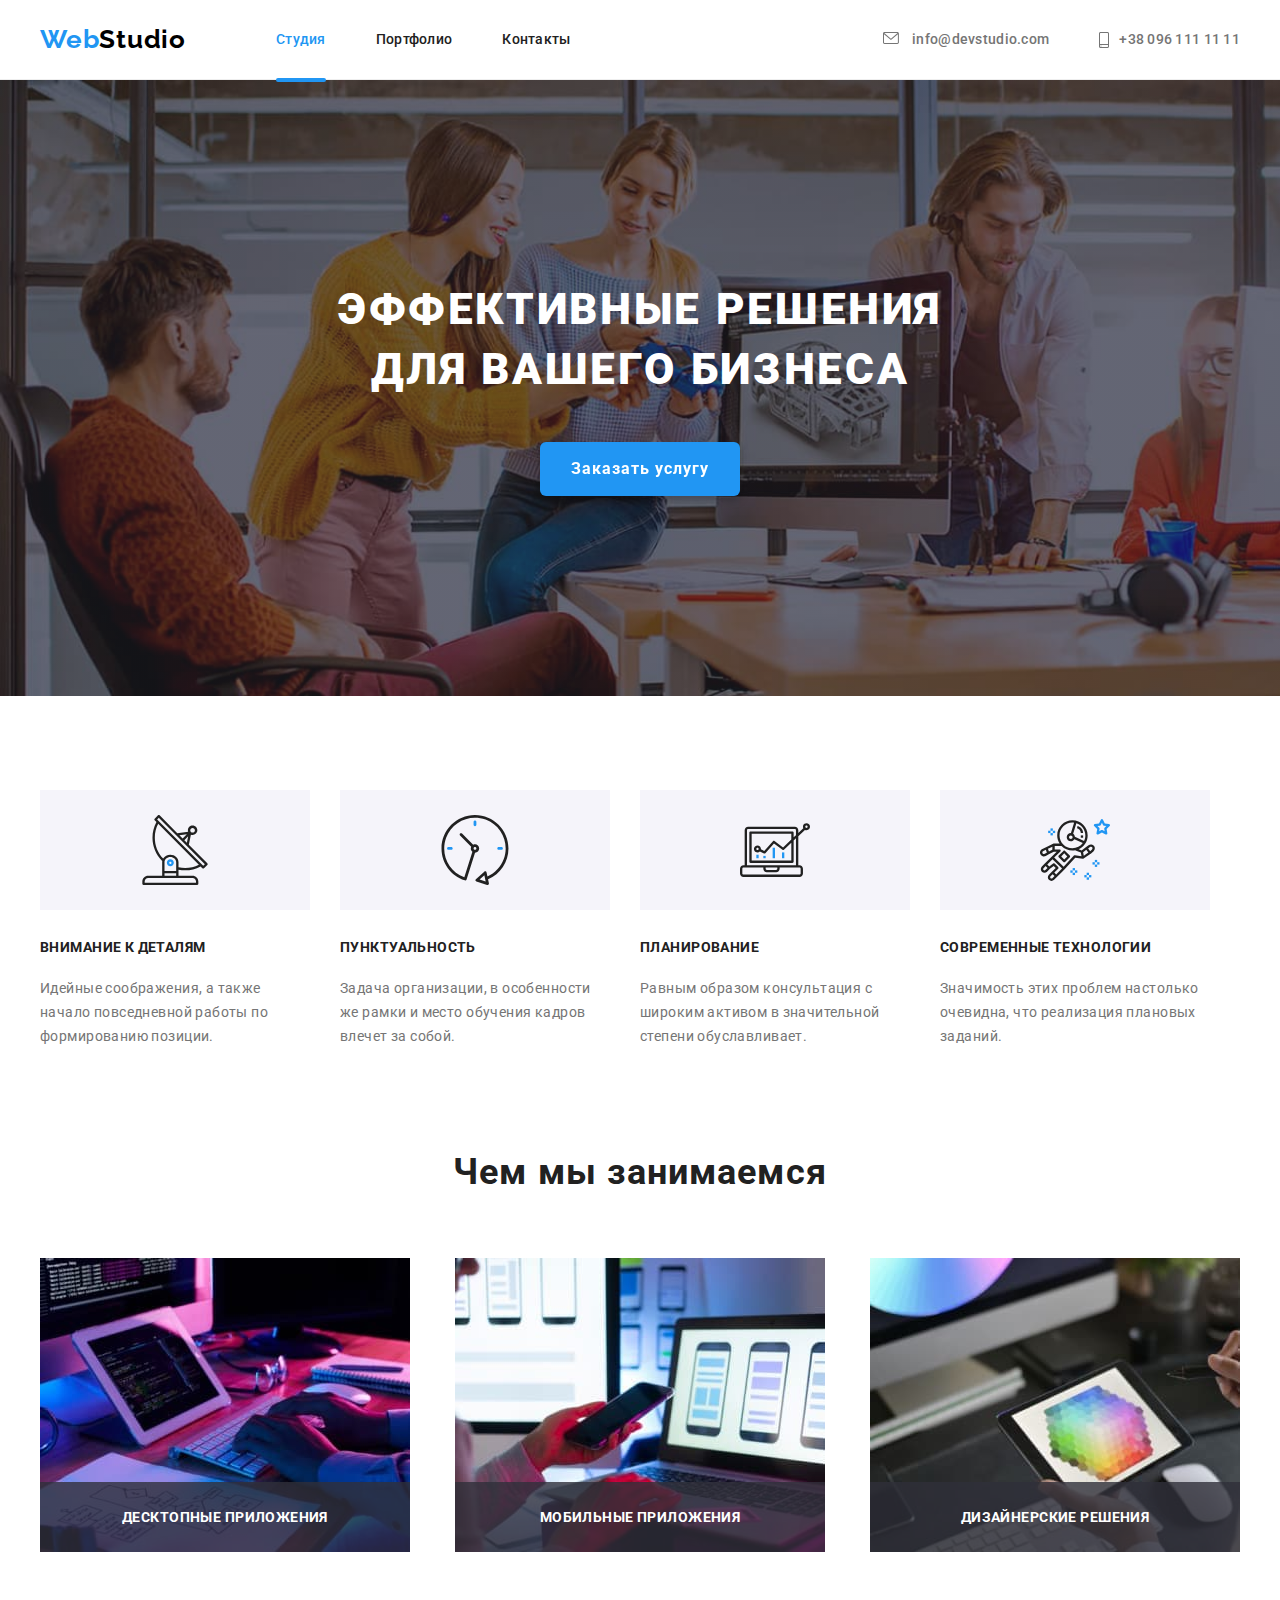
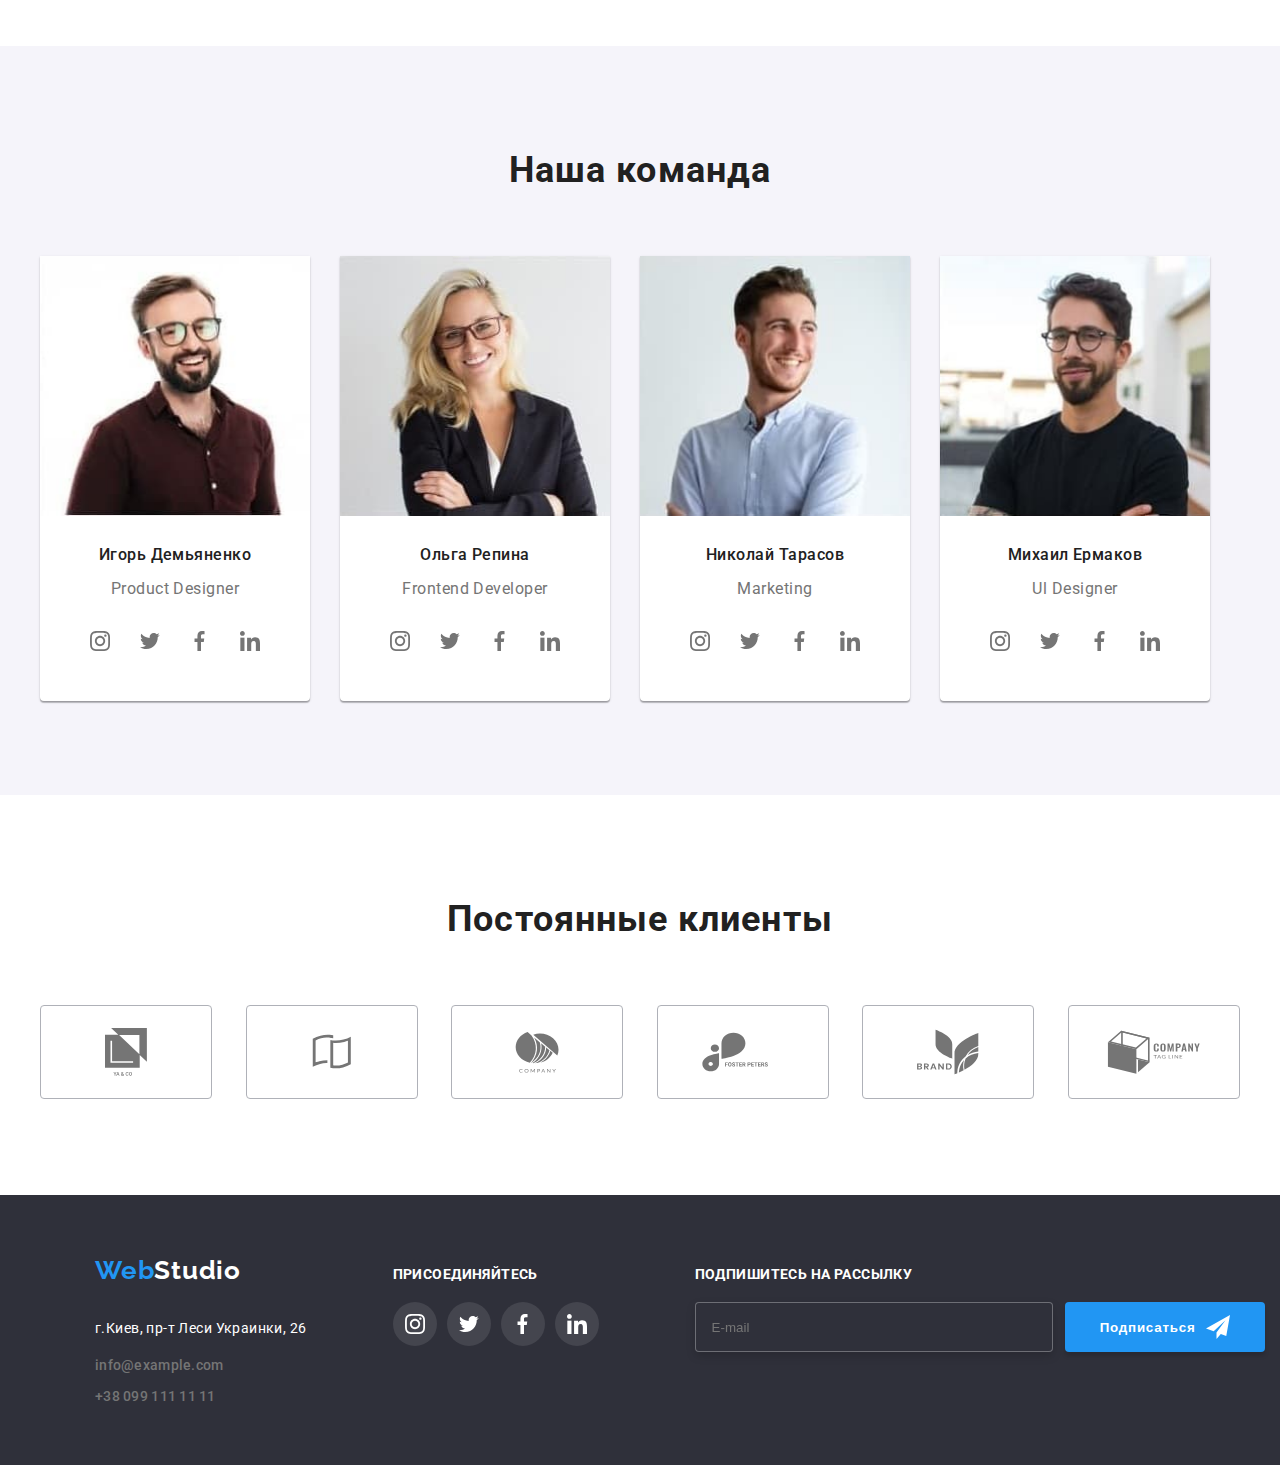
==== index.html @ 1790fd7d "hw-7" ====
<!DOCTYPE html>
<html lang="ru">

<head>
    <meta charset="UTF-8">
    <meta http-equiv="X-UA-Compatible" content="IE=edge">
    <meta name="viewport" content="width=device-width, initial-scale=1.0">
    <title>WebStudio</title>
    <link rel="preconnect" href="https://fonts.gstatic.com">

    <link
        href="https://fonts.googleapis.com/css2?family=Raleway:wght@700&family=Roboto:wght@400;500;700;900&display=swap"
        rel="stylesheet">

    <link rel="stylesheet" href="https://cdnjs.cloudflare.com/ajax/libs/modern-normalize/1.1.0/modern-normalize.min.css"
        integrity="sha512-wpPYUAdjBVSE4KJnH1VR1HeZfpl1ub8YT/NKx4PuQ5NmX2tKuGu6U/JRp5y+Y8XG2tV+wKQpNHVUX03MfMFn9Q=="
        crossorigin="anonymous" referrerpolicy="no-referrer" />

    <link rel="stylesheet" href="https://cdnjs.cloudflare.com/ajax/libs/animate.css/4.1.1/animate.min.css" />

    <link rel="stylesheet" href="./css/styles.css">

</head>

<body>
    <!--HEADER-->
    <header class="page-header">
        <div class="container header-container">
            <nav class="navigation">
                <a class="logo link" href="./">Web<span class="logo-header-part-2">Studio</span>
                </a>

                <ul class="menu-link list link">
                    <li class="menu-item">
                        <a class="menu-link current list link" href="./index.html">
                            Студия
                        </a>
                    </li>
                    <li class="menu-item">
                        <a class="menu-link list link" href="./portfolio.html">Портфолио</a>
                    </li>
                    <li class="menu-item">
                        <a class="menu-link list link" href="./index.html">Контакты</a>
                    </li>
                </ul>
            </nav>

            <ul class="menu-list list">
                <li class="menu-item">
                    <a class="mail-link link" href="mailto:info@devstudio.com">
                        <svg class="mail-link-svg" width=16px height=12px>
                            <use href="./images/sprite.svg#icon-hr-envelope">
                            </use>
                        </svg> info@devstudio.com
                    </a>
                </li>

                <li class="menu-item">

                    <a class="tel-link link" href="tel:+380961111111">
                        <svg class="tel-link-svg" width=10px height=16px>
                            <use href="./images/sprite.svg#icon-hr-smartphone">
                            </use>
                        </svg>
                        +38 096 111 11 11
                    </a>
                </li>
            </ul>
        </div>
    </header>
    <main>


        <!--HERO-->
        <section class="hero">
            <div class="container">
                <h1 class="hero-title">эффективные решения<br />для вашего бизнеса</h1>
                <button class="modal-btn animate__rubberBand" type="button" data-modal-open>Заказать услугу</button>
            </div>
        </section>

        <!--FEATURES-->
        <section class="our-features">
            <div class="container">
                <h2 class="visually-hidden">Наши качества</h2>
                <ul class="our-features-all list">
                    <li class="our-features-item">
                        <div class="our-features-container">
                            <svg class="our-features-svg">
                                <use href="./images/sprite.svg#icon-antenna">
                                </use>
                            </svg>
                        </div>
                        <h3 class="our-features-title">Внимание к деталям</h3>
                        <p class="our-features-description">Идейные соображения, а также<br />
                            начало повседневной работы по<br />
                            формированию позиции.
                        </p>

                    </li>

                    <li class="our-features-item">
                        <div class="our-features-container">
                            <svg class="our-features-svg">
                                <use href="./images/sprite.svg#icon-clock">
                                </use>
                            </svg>
                        </div>
                        <h3 class="our-features-title">Пунктуальность</h3>
                        <p class="our-features-description">Задача организации, в особенности<br />
                            же рамки и место обучения кадров<br />
                            влечет за собой.
                        </p>
                    </li>

                    <li class="our-features-item">
                        <div class="our-features-container">
                            <svg class="our-features-svg">
                                <use href="./images/sprite.svg#icon-diagram">
                                </use>
                            </svg>
                        </div>
                        <h3 class="our-features-title">Планирование</h3>
                        <p class="our-features-description">Равным образом консультация с<br />
                            широким активом в значительной<br />
                            степени обуславливает.
                        </p>
                    </li>

                    <li class="our-features-item">
                        <div class="our-features-container">
                            <svg class="our-features-svg">
                                <use href="./images/sprite.svg#icon-astronaut">
                                </use>
                            </svg>
                        </div>
                        <h3 class="our-features-title">Современные технологии</h3>
                        <p class="our-features-description">Значимость этих проблем настолько<br />
                            очевидна, что реализация плановых<br />
                            заданий.
                        </p>
                    </li>
                </ul>
            </div>
        </section>

        <!--WHAT WE DO-->
        <section class="what-we-do">
            <div class="what-we-do-container container">
                <h2 class="what-we-do-title">Чем мы занимаемся</h2>
                <ul class="what-we-do-all list">
                    <li class="what-we-do-item">
                        <img src="./images/about_box_1.jpg" alt="набор кода на клавиатуре" width="370" height="294">
                        <p class="what-we-do-description">Десктопные приложения</p>
                    </li>

                    <li class="what-we-do-item">
                        <img src="./images/about_box_2.jpg" alt="выбор меню для телефона, отображается 
                            на экране ноутбука" width="370" height="294">
                        <p class="what-we-do-description">Мобильные приложения</p>
                    </li>

                    <li class="what-we-do-item">
                        <img src="./images/about_box_3.jpg" alt="выбор цвета 
                        на планшете" width="370" height="294">
                        <p class="what-we-do-description">Дизайнерские решения</p>
                    </li>
                </ul>
            </div>
        </section>

        <!--TEAM-->
        <section class="our-team">
            <div class="our-team-container">
                <h2 class="our-team-title">Наша команда</h2>
                <div class="container">

                    <ul class="our-team-all list">
                        <li class="our-team-item">
                            <div class="our-team-card">
                                <img src="./images/team_card_1.jpg" alt="Игорь Демьяненко Product Designer" width="270"
                                    height="260">
                                <h3 class="our-team-name">Игорь Демьяненко</h3>
                                <p class="our-team-position" lang="en">Product Designer</p>

                                <ul class="team-social-list list">
                                    <li class="team-social-list-item">
                                        <a href="" class="team-social-list-link">
                                            <svg class="team-social-list-icon">
                                                <use href="./images/sprite.svg#icon-instagram">
                                                </use>
                                            </svg>
                                        </a>
                                    </li>
                                    <li class="team-social-list-item">
                                        <a href="" class="team-social-list-link">
                                            <svg class="team-social-list-icon">
                                                <use href="./images/sprite.svg#icon-twitter">
                                                </use>
                                            </svg>
                                        </a>
                                    </li>
                                    <li class="team-social-list-item">
                                        <a href="" class="team-social-list-link">
                                            <svg class="team-social-list-icon">
                                                <use href="./images/sprite.svg#icon-facebook">
                                                </use>
                                            </svg>
                                        </a>
                                    </li>
                                    <li class="team-social-list-item">
                                        <a href="" class="team-social-list-link">
                                            <svg class="team-social-list-icon">
                                                <use href="./images/sprite.svg#icon-linkedin">
                                                </use>
                                            </svg>
                                        </a>
                                    </li>
                                </ul>
                            </div>
                        </li>

                        <li class="our-team-item">
                            <div class="our-team-card">
                                <img src="./images/team_card_2.jpg" alt="Ольга Репина Frontend Developer" width="270"
                                    height="260">
                                <div class="our-team-text">
                                    <h3 class="our-team-name">Ольга Репина</h3>
                                    <p class="our-team-position" lang="en">Frontend Developer</p>
                                    <ul class="team-social-list list">
                                        <li class="team-social-list-item">
                                            <a href="" class="team-social-list-link">
                                                <svg class="team-social-list-icon">
                                                    <use href="./images/sprite.svg#icon-instagram">
                                                    </use>
                                                </svg>
                                            </a>
                                        </li>
                                        <li class="team-social-list-item">
                                            <a href="" class="team-social-list-link">
                                                <svg class="team-social-list-icon">
                                                    <use href="./images/sprite.svg#icon-twitter">
                                                    </use>
                                                </svg>
                                            </a>
                                        </li>
                                        <li class="team-social-list-item">
                                            <a href="" class="team-social-list-link">
                                                <svg class="team-social-list-icon">
                                                    <use href="./images/sprite.svg#icon-facebook">
                                                    </use>
                                                </svg>
                                            </a>
                                        </li>
                                        <li class="team-social-list-item">
                                            <a href="" class="team-social-list-link">
                                                <svg class="team-social-list-icon">
                                                    <use href="./images/sprite.svg#icon-linkedin">
                                                    </use>
                                                </svg>
                                            </a>
                                        </li>
                                    </ul>
                                </div>
                            </div>
                        </li>

                        <li class="our-team-item">
                            <div class="our-team-card">
                                <img src="./images/team_card_3.jpg" alt="Николай Тарасов Marketing" width="270"
                                    height="260">
                                <div class="our-team-text">
                                    <h3 class="our-team-name">Николай Тарасов</h3>
                                    <p class="our-team-position" lang="en">Marketing</p>
                                    <ul class="team-social-list list">
                                        <li class="team-social-list-item">
                                            <a href="" class="team-social-list-link">
                                                <svg class="team-social-list-icon">
                                                    <use href="./images/sprite.svg#icon-instagram">
                                                    </use>
                                                </svg>
                                            </a>
                                        </li>
                                        <li class="team-social-list-item">
                                            <a href="" class="team-social-list-link">
                                                <svg class="team-social-list-icon">
                                                    <use href="./images/sprite.svg#icon-twitter">
                                                    </use>
                                                </svg>
                                            </a>
                                        </li>
                                        <li class="team-social-list-item">
                                            <a href="" class="team-social-list-link">
                                                <svg class="team-social-list-icon">
                                                    <use href="./images/sprite.svg#icon-facebook">
                                                    </use>
                                                </svg>
                                            </a>
                                        </li>
                                        <li class="team-social-list-item">
                                            <a href="" class="team-social-list-link">
                                                <svg class="team-social-list-icon">
                                                    <use href="./images/sprite.svg#icon-linkedin">
                                                    </use>
                                                </svg>
                                            </a>
                                        </li>
                                    </ul>
                                </div>
                            </div>
                        </li>

                        <li class="our-team-item">
                            <div class="our-team-card">
                                <img src="./images/team_card_4.jpg" alt="Михаил Ермаков Ul Designer" width="270"
                                    height="260">
                                <div class="our-team-text">
                                    <h3 class="our-team-name">Михаил Ермаков</h3>
                                    <p class="our-team-position" lang="en">Ul Designer</p>
                                    <ul class="team-social-list list">
                                        <li class="team-social-list-item">
                                            <a href="" class="team-social-list-link">
                                                <svg class="team-social-list-icon">
                                                    <use href="./images/sprite.svg#icon-instagram">
                                                    </use>
                                                </svg>
                                            </a>
                                        </li>
                                        <li class="team-social-list-item">
                                            <a href="" class="team-social-list-link">
                                                <svg class="team-social-list-icon">
                                                    <use href="./images/sprite.svg#icon-twitter">
                                                    </use>
                                                </svg>
                                            </a>
                                        </li>
                                        <li class="team-social-list-item">
                                            <a href="" class="team-social-list-link">
                                                <svg class="team-social-list-icon">
                                                    <use href="./images/sprite.svg#icon-facebook">
                                                    </use>
                                                </svg>
                                            </a>
                                        </li>
                                        <li class="team-social-list-item">
                                            <a href="" class="team-social-list-link">
                                                <svg class="team-social-list-icon">
                                                    <use href="./images/sprite.svg#icon-linkedin">
                                                    </use>
                                                </svg>
                                            </a>
                                        </li>
                                    </ul>
                                </div>
                            </div>
                        </li>
                    </ul>
                </div>
            </div>
        </section>

        <!--CLIENTS-->
        <section class="clients">
            <div class="clients-container container">
                <h2 class="clients-title">Постоянные клиенты</h2>
                <ul class="clients-all-list list">
                    <li class="clients-item">
                        <a class="clients-link">
                            <svg class="clients-svg" width="42" height="48">
                                <use href="./images/sprite.svg#icon-client-1">
                                </use>
                            </svg>
                        </a>
                    </li>

                    <li class="clients-item">
                        <a class="clients-link">
                            <svg class="clients-svg" width="40" height="52">
                                <use href="./images/sprite.svg#icon-client-2">
                                </use>
                            </svg>
                        </a>
                    </li>
                    <li class="clients-item">
                        <a class="clients-link">
                            <svg class="clients-svg" width="44" height="42">
                                <use href="./images/sprite.svg#icon-client-3">
                                </use>
                            </svg>
                        </a>
                    </li>
                    <li class="clients-item">
                        <a class="clients-link">
                            <svg class="clients-svg" width="84" height="40">
                                <use href="./images/sprite.svg#icon-client-4">
                                </use>
                            </svg>
                        </a>
                    </li>
                    <li class="clients-item">
                        <a class="clients-link">
                            <svg class="clients-svg" width="62" height="46">
                                <use href="./images/sprite.svg#icon-client-5">
                                </use>
                            </svg>
                        </a>
                    </li>
                    <li class="clients-item">
                        <a class="clients-link">
                            <svg class="clients-svg" width="94" height="44">
                                <use href="./images/sprite.svg#icon-client-6">
                                </use>
                            </svg>
                        </a>
                    </li>

                </ul>
            </div>

        </section>
    </main>

    <!--FOOTER-->
    <footer class="page-footer">
        <div class="footer container">
            <div class="footer-menu">
                <a class="logo-footer link" href="./index.html">Web<span class="logo-footer-part-2">Studio </span>
                </a>
                <address>
                    <ul class="menu-footer list">
                        <li class="menu-footer-item">
                            <a class="address-link link" href="https://goo.gl/maps/Fgwvw3FV3BkWmxrF7" target="blank"
                                rel="noopener noreferrer">
                                г.Киев, пр-т Леси Украинки, 26
                            </a>
                        </li>

                        <li class="menu-footer-item">
                            <a class="mail-link link" href="mailto:info@example.com">info@example.com</a>
                        </li>

                        <li class="menu-footer-item">
                            <a class="tel-link link" href="tel:+380991111111"> +38 099 111 11 11</a>
                        </li>
                    </ul>
                </address>
            </div>

            <div class="footer-social">
                <p class="footer-social-list-title">Присоединяйтесь</p>
                <ul class="footer-social-list list">
                    <li class="footer-social-list-item">
                        <a href="" class="footer-social-list-icon">
                            <svg class="footer-icon" width="20px" height="20px">
                                <use href="./images/sprite.svg#icon-instagram">
                                </use>
                            </svg>
                        </a>
                    </li>
                    <li class="footer-social-list-item">
                        <a href="" class="footer-social-list-icon">
                            <svg class="footer-icon" width="20px" height="20px">
                                <use href="./images/sprite.svg#icon-twitter">
                                </use>
                            </svg>
                        </a>
                    </li>
                    <li class="footer-social-list-item">
                        <a href="" class="footer-social-list-icon">
                            <svg class="footer-icon" width="20px" height="20px">
                                <use href="./images/sprite.svg#icon-facebook">
                                </use>
                            </svg>
                        </a>
                    </li>
                    <li class="footer-social-list-item">
                        <a href="" class="footer-social-list-icon">
                            <svg class="footer-icon" width="20px" height="20px">
                                <use href="./images/sprite.svg#icon-linkedin">
                                </use>
                            </svg>
                        </a>
                    </li>
                </ul>
            </div>

            <div class="footer-form-holder">
                <p class="footer-form-title">Подпишитесь на рассылку</p>
                <form class="footer-form">
                    <input type="email" class="footer-form-input" name="user-email" placeholder="E-mail" required="">
                    <button type="submit" class="footer-form-btn">Подписаться
                        <svg class="footer-form-icon">
                            <use href="./images/sprite.svg#icon-send">
                            </use>
                        </svg>
                    </button>
                </form>
            </div>
        </div>

        </div>
    </footer>

    <div class="backdrop is-hidden" data-modal>
        <div class="modal">
            <button type="button" class="close-btn" data-modal-close>
                <svg class="close-btn-svg" width="11px" height="11px">
                    <use href="./images/sprite.svg#icon-x_for_modal">
                    </use>
                </svg>
            </button>
            <form action="#" class="modal-form">
                <p class="modal-form-head">Оставьте свои данные, мы вам перезвоним
                </p>
                <label class="modal-form-field">
                    <p class="field-title">Имя</p>
                    <span class="modal-form-input-wrapper">
                        <input type="text" class="modal-form-input" name="user-name" minlength="2"
                            pattern="[a-zA-Zа-яёА-ЯЁ]+" title="Имя должно содержать символы кириллицы или латиницы"
                            required>
                        <svg class="modal-form-icon" width="12px" height="12px">
                            <use href="./images/sprite.svg#icon-input-name">
                            </use>
                        </svg>
                    </span>
                </label>
                <label class="modal-form-field">
                    <p class="field-title">Телефон</p>
                    <span class="modal-form-input-wrapper">
                        <input type="tel" class="modal-form-input" name="user-phone"
                            pattern="[0-9]{3}-[0-9]{3}-[0-9]{2}-[0-9]{2}" title="096-000-00-00" required>
                        <svg class="modal-form-icon" width="13px" height="13px">
                            <use href="./images/sprite.svg#icon-input-phone">
                            </use>
                        </svg>
                    </span>
                </label>
                <label class="modal-form-field">
                    <p class="field-title">Почта</p>
                    <span class="modal-form-input-wrapper">
                        <input type="email" class="modal-form-input" name="user-mail" required>
                        <svg class="modal-form-icon" width="15px" height="12px">
                            <use href="./images/sprite.svg#icon-input-mail">
                            </use>
                        </svg>
                    </span>
                </label>
                <label class="modal-form-field">
                    <p class="field-title">Комментарий</p>
                    <textarea name="user-message" class="modal-form-message" placeholder="Введите текст"></textarea>
                </label>
                <input type="checkbox" class="modal-form-checkbox visually-hidden" id="accept-policy">
                <label for="accept-policy" class="modal-form-checkbox-label">Соглашаюсь с рассылкой и принимаю&nbsp;
                    <a href="#" class="modal-form-label-link">Условия договора</a>
                </label>
                <button type="submit" class="modal-form-btn">Отправить</button>


            </form>
        </div>

    </div>
    <script src="./js/modal.js">
    </script>

</body>

</html>
---- css/styles.css ----
:root {
  --main-font: "Roboto", sans-serif;
  --secondary-font: "Raleway", sans-serif;
  --accent-color: #2196F3; 
  --main-text-color: #212121;
  --secondary-text-color: #757575;
  --accent-text-color: #ffffff;
  --background-color: #2F303A;
  --secondary-background-color: #F5F4FA;
}

h1,
h2,
h3,
h4,
h5,
h6,
p {
margin-top: 0;
margin-bottom: 0;
}

ul,
ol {
margin-top: 0;
margin-bottom: 0;
padding-left: 0;
}

img {
display: block;
max-width: 100%;
}

.list{
list-style: none;
}
.link{
text-decoration: none;
}


.container {
width: 1200px;
margin: 0 auto;
padding-left: 15px;
padding-right: 15px;
}

.visually-hidden{
  position: absolute !important;
  clip: rect(1px 1px 1px 1px);
  clip: rect(1px 1px 1px 1px);
  padding: 0 !important;
  border: 0 !important;
  height: 1px !important;
  width: 1px !important;
  overflow: hidden;
}
/*=========== HEADER =========*/
body {
font-family: var(--main-font);
margin: 0;
}
.page-header{
padding-top: 24px;
padding-bottom: 24px;
border-bottom: 1px solid #EEEEEE;
}
.header-container{
display: flex;
align-items: center;
}
.navigation{
display: flex;
align-items: center;
}
.logo{
font-family: var(--secondary-font);
font-weight: bold;
font-size: 26px;
line-height: 1.2;
letter-spacing: 0.03em;
color: var(--accent-color);
margin-right: 90px;

animation-duration: 1000ms;
}
.logo-header-part-2{
color: #000000;
}
.menu-link{
font-family: var(--main-font);
font-weight: 500;
font-size: 14px;
line-height: 1.14;
letter-spacing: 0.02em;
color: var(--main-text-color);
transition: color 250ms;
transition-timing-function: cubic-bezier(0.4, 0, 0.2, 1);
}
.menu-link.current {
color: var(--accent-color);
position: relative;
}
.menu-link.current::after{
display: block;
content: "";
width: 100%;
height: 4px;
background-color: var(--accent-color);
border-radius: 2px;
position: absolute;
bottom: -34px;
cursor: pointer;
}
.menu-link:hover,
.menu-link:focus {
color: var(--accent-color);
}
.menu-link{
display: flex;
align-items: center;
}

.menu-list{
display: flex;
align-items: center;
margin-left: auto;
} 
.menu-item:not(:last-child){
margin-right: 50px;
}
.menu-item{
display: flex;
align-items: center;
}
.mail-link{
font-family: var(--main-font);
font-weight: 500;
font-size: 14px;
line-height: 1.14;
letter-spacing: 0.02em;
color: var(--secondary-text-color);
transition: color 250ms;
transition-timing-function: cubic-bezier(0.4, 0, 0.2, 1);

}
.mail-link:hover,
.mail-link:focus{
color: var(--accent-color);
}
.tel-link{
font-family: var(--main-font);
font-weight: 500;
font-size: 14px;
line-height: 1.14;
letter-spacing: 0.02em;
color: var(--secondary-text-color);
text-align: center;
display: flex;
transition: color 250ms;
transition-timing-function: cubic-bezier(0.4, 0, 0.2, 1);
}
}
.tel-link:hover,
.tel-link:focus{
color: var(--accent-color);
}
.mail-link-svg:hover,
.mail-link-svg:focus,
.tel-link-svg:hover,
.tel-link-svg:focus{
fill: var(--accent-color);
}
.mail-link-svg{

fill: currentColor;
margin-right: 10px;
}
.tel-link-svg{
padding: 0;
border: 0;
fill: currentColor;
margin-right: 10px;
}
/*=========== END HEADER =========*/



/*=========== HERO =========*/
.hero{
background-color: #212121;
background-image: linear-gradient(
  rgba(47, 48, 58, 0.4),
  rgba(47, 48, 58, 0.4)
  ), 
  url("../images/hero-bg.jpg");

background-size: cover;
text-align: center;
padding-top: 200px;
padding-bottom: 200px;
max-width: 2000px;
margin: auto
}
.hero-title{
width: 696px;
margin: 0 auto;
margin-bottom: 42px;
font-weight: 900;
font-size: 44px;
line-height: 1.36;
text-align: center;
letter-spacing: 0.06em;
text-transform: uppercase;
color: var(--accent-text-color);
}
.modal-btn{
background-color: var(--accent-color);
font-family: var(--main-font);
font-weight: bold;
font-size: 16px;
line-height: 1.88;
letter-spacing: 0.06em;
color: var(--accent-text-color);
cursor: pointer;
width: 200px;
padding: 12px 0;
border: none;
border-radius: 6px;
filter: drop-shadow(0px 4px 4px rgba(0, 0, 0, 0.25));

animation-duration: 1000ms;
}
/*=========== END HERO =========*/



/*=========== FEATURES =========*/
.our-features{
padding-top: 94px;
padding-bottom: 94px;
margin: auto;
} 
.our-features-all{
display: flex;
}
.our-features-item{
display: list-item;
}
.our-features-item:not(:last-child){
margin-right: 30px;
}
.our-features-title{
font-family: var(--main-font);
font-weight: bold;
font-size: 14px;
line-height: 1.14;
letter-spacing: 0.03em;
text-transform: uppercase;
color: var(--main-text-color);
margin-bottom: 20px;
}
.our-features-description{
font-family: var(--main-font);
font-size: 14px;
line-height: 1.72;
letter-spacing: 0.03em;
color: var(--secondary-text-color);
flex-basis: calc((100% - 120px) / 4);
}
.our-features-container{
display: flex;
align-items: center;
justify-content: center;
height: 120px;
width: 270px;
text-align: center;
margin-bottom: 30px;
background-color: var(--secondary-background-color);
}
.our-features-svg{
  width: 70px;
  height: 70px;
}
/*=========== END FEATURES =========*/


/*=========== WHAT WE DO =========*/
.what-we-do-container{
padding-bottom: 94px;
margin:auto;
position: relative;
}
.what-we-do-all{
display: flex;
flex-wrap: wrap;
justify-content: space-between;
}
.what-we-do-title{
font-family: var(--main-font);
font-weight: bold;
font-size: 36px;
line-height: 1.67;
text-align: center;
letter-spacing: 0.03em;
color: var(--main-text-color);
margin-bottom: 56px;
}
.what-we-do-item{
position: relative;
}
.what-we-do-description{
position: absolute;
bottom: 0px;
width: 100%;
height: 70px;
display: flex;
align-items: center;
justify-content: center;

font-family: var(--main-font);
font-style: normal;
font-weight: bold;
font-size: 14px;
line-height: 16px;
text-align: center;
letter-spacing: 0.03em;
text-transform: uppercase;
color: var(--accent-text-color);
background: rgba(47, 48, 58, 0.8);
}
/*=========== END WHAT WE DO =========*/


/*=========== TEAM =========*/
.our-team-container{
background-color: var(--secondary-background-color);
text-align: center;
padding-top: 94px;
padding-bottom: 94px;
margin: auto;
}
.our-team-all{
display: flex;
}
.our-team-item:not(:last-child){
margin-right: 30px;
}
.our-team-title{
font-family: var(--main-font);
font-weight: bold;
font-size: 36px;
line-height: 1.67;
text-align: center;
letter-spacing: 0.03em;
color: var(--main-text-color);
margin-bottom: 56px;
}
.our-team-name{
font-family: var(--main-font);
font-weight: 500;
font-size: 16px;
line-height: 1.18;
letter-spacing: 0.03em;
color: var(--main-text-color);
margin-top: 30px;
margin-bottom: 15px;
}
.our-team-position{
font-family: var(--main-font);
font-weight: normal;
font-size: 16px;
line-height: 1.18;
letter-spacing: 0.03em;
color: var(--secondary-text-color);
margin-bottom: 20px;
}

.our-team-card{
background-color: #ffffff;
box-shadow: 0px 1px 3px rgba(0, 0, 0, 0.12), 0px 1px 1px rgba(0, 0, 0, 0.14), 0px 2px 1px rgba(0, 0, 0, 0.2);
border-radius: 0px 0px 4px 4px;
}

.team-social-list{
display: flex;
justify-content: space-between;
padding-left: 38px;
padding-right: 38px;
padding-bottom: 38px;
}
.team-social-list-item{
}

.team-social-list-icon{
width: 20px;
height: 20px;
fill: var(--secondary-text-color);
transition: fill 250ms cubic-bezier(0.4, 0, 0.2, 1);
}
.team-social-list-link{
display: flex;
align-items: center;
justify-content: center;
width: 44px;
height: 44px;
border-radius: 50%;
transition: color 250ms cubic-bezier(0.4, 0, 0.2, 1);
}
.team-social-list-link:hover .team-social-list-icon,
.team-social-list-link:focus .team-social-list-icon{
fill: #ffffff;
background-color: var(--accent-color);
transition: background-color 250ms cubic-bezier(0.4, 0, 0.2, 1);
}
.team-social-list-link:hover,
.team-social-list-link:focus{
background-color: var(--accent-color);
transition: background-color 250ms cubic-bezier(0.4, 0, 0.2, 1);
}
/*=========== END TEAM =========*/

/*=========== CLIENTS =========*/
.clients-container{
margin-bottom: 96px;
}
.clients-all-list{
display: flex;
flex-wrap: wrap;
justify-content: space-between;
}
.clients-title{
font-family: var(--main-font);
font-weight: bold;
font-size: 36px;
line-height: 1.67;
text-align: center;
letter-spacing: 0.03em;
color: var(--main-text-color);
margin-top: 94px;
margin-bottom: 56px;
}
.clients-item{
justify-content: center;
align-items: center;
width: 170px;
height: 92px;
border: 1px solid #AFB1B8;
border-radius: 4px;
cursor: pointer;

transition: border 250ms cubic-bezier(0.4, 0, 0.2, 1),
fill 250ms cubic-bezier(0.4, 0, 0.2, 1);
}
.clients-link{
display: flex;
justify-content: center;
align-items: center;
width: 170px;
height: 92px;
}
.clients-svg{
fill: var(--secondary-text-color);
transition: transform 500ms linear;
transition-timing-function: cubic-bezier(0.4, 0, 0.2, 1);
}

.clients-item:hover .clients-svg,
.clients-item:focus .clients-svg{
fill: var(--accent-color);
}
.clients-item:hover,
.clients-item:focus{
border-color: var(--accent-color);

}
/*=========== END CLIENTS =========*/


/*=========== FOOTER =========*/
.page-footer{
background-color: var(--background-color);
padding-top: 60px;
padding-bottom: 60px;
margin: auto;
}

.footer-menu{
align-items: center;
}

.logo-footer{
margin-bottom: 30px;
display: block;
font-family: var(--secondary-font);
font-weight: bold;
font-size: 26px;
line-height: 1.2;
letter-spacing: 0.03em;
color: var(--accent-color);
}
.logo-footer-part-2 {
color: var(--accent-text-color);
}
.address-link{
font-family: var(--main-font);
font-style: normal;
font-weight: normal;
font-size: 14px;
line-height: 1.72;
letter-spacing: 0.03em;
color: var(--accent-text-color);
transition: color 250ms;
transition-timing-function: cubic-bezier(0.4, 0, 0.2, 1);
}
.address-link:hover,
.address-link:focus{
color: var(--accent-color);
}
.mail-link{
font-family: var(--main-font);
font-weight: 500;
font-style: normal;
font-size: 14px;
line-height: 1.14;
letter-spacing: 0.02em;
color: var(--secondary-text-color);
transition: color 250ms;
transition-timing-function: cubic-bezier(0.4, 0, 0.2, 1);
}
.mail-link:hover,
.mail-link:focus{
color: var(--accent-color);
}
.tel-link{
font-family: var(--main-font);
font-style: normal;
font-weight: 500;
font-size: 14px;
line-height: 1.14;
letter-spacing: 0.02em;
color: var(--secondary-text-color);
transition: color 250ms;
transition-timing-function: cubic-bezier(0.4, 0, 0.2, 1);
}
.tel-link:hover,
.tel-link:focus{
color: var(--accent-color); 
}
.menu-footer-item:not(:last-child){
margin-bottom: 15px;
}
.footer{
display: flex;
margin-left: 80px;
align-items: baseline;
}
.footer-social{
margin-left: 86px;
}
.footer-social-list-title{
font-weight: bold;
font-size: 14px;
line-height: 16px;
letter-spacing: 0.03em;
text-transform: uppercase;
color: var(--accent-text-color);
margin-bottom: 20px;
}
.footer-social-list{
display: flex;
}
.footer-social-list-item{
margin-right: 10px;
}
.footer-social-list-icon{
display: flex;
justify-content: center;
align-items: center;
width: 44px;
height: 44px;
border-radius: 50%;
color: var(--accent-text-color);
background-color: rgba(255, 255, 255, 0.1);
}
.footer-icon{
fill: currentColor;
}
.footer-social-list-icon:hover,
.footer-social-list-icon:focus{
fill: var(--accent-text-color);
background-color: var(--accent-color);
transition: background-color 250ms cubic-bezier(0.4, 0, 0.2, 1);
}
.footer-form{
display: flex;
margin-left: 86px;
}
.footer-form-title{
align-items: center;
font-weight: bold;
font-size: 14px;
line-height: 16px;
letter-spacing: 0.03em;
text-transform: uppercase;
color: var(--accent-text-color);
margin-bottom: 20px;
margin-left: 86px;
}
/*.footer-form-holder {
display: flex;
justify-content: space-between;
}

.footer-form-holder {
margin-left: 70px;
}*/

.footer-form-input {
width: 358px;
height: 50px;
border: 1px solid rgba(255, 255, 255, 0.3);
box-sizing: border-box;
filter: drop-shadow(0px 4px 4px rgba(0, 0, 0, 0.15));
border-radius: 4px;
background-color: var(--background-color);
padding-left: 16px;
color: var(--accent-text-color);
}
.footer-form-btn {
display: flex;
width: 200px;
height: 50px;
background: var(--accent-color);
box-shadow: 0px 4px 4px rgb(0 0 0 / 15%);
border-radius: 4px;
border: transparent;
align-items: center;
text-align: center;
justify-content: center;
letter-spacing: 0.06em;
font-weight: bold;
color: var(--accent-text-color);
margin-left: 12px;
}
.footer-form-icon {
width: 24px;
height: 24px;
margin-left: 10px;
}
/*=========== END FOOTER =========*/

/*=========== PORTFOLIO =========*/
.portfolio{
padding-top: 94px;
padding-bottom: 94px;
}
.portfolio-projects{
max-width: 1600px;
margin: auto;
}
.portfolio-buttons{
padding-bottom: 50px;
margin: auto;
}
.portfolio-buttons-all{
display: flex;
justify-content: center;
}
.porfolio-buttons-item{
background-color: var(--secondary-background-color);
font-family: var(--main-font);
font-style: normal;
font-weight: 500;
font-size: 16px;
line-height: 26px;
text-align: center;
letter-spacing: 0.03em;
color: var(--main-text-color);
cursor: pointer;
margin-right: 5px;
border: none;
border-radius: 4px;
padding: 6px 22px;

transition: color 250ms cubic-bezier(0.4, 0, 0.2, 1),
;
}
.porfolio-buttons-item:not(:last-child){
margin-right: 5px;
}
.porfolio-buttons-item.current{
color: var(--accent-color); 
}
.porfolio-buttons-item:hover,
.porfolio-buttons-item:focus{
background-color: var(--accent-color);
color: var(--accent-text-color);
box-shadow: 0px 3px 1px rgba(0, 0, 0, 0.1), 0px 1px 2px rgba(0, 0, 0, 0.08), 0px 2px 2px rgba(0, 0, 0, 0.12);

transition: background-color 250ms cubic-bezier(0.4, 0, 0.2, 1),
color 250ms cubic-bezier(0.4, 0, 0.2, 1);
}
.portfolio-name{
font-family: var(--main-font);
font-style: normal;
font-weight: bold;
font-size: 18px;
line-height: 36px;
letter-spacing: 0.06em;
color: var(--main-text-color);
}
.portfolio-type{
font-family: var(--main-font);
font-style: normal;
font-weight: normal;
font-size: 16px;
line-height: 30px;
letter-spacing: 0.03em;
color: var(--secondary-text-color);
}
.portfolio-projects-all{
display: flex;
flex-wrap: wrap;
margin-left: -30px;
margin-top: -30px;
}
.portfolio-projects-item{
flex-basis: calc ((100% - 90px) / 3);
margin-left: 30px;
margin-top: 30px;
}
.portfolio-text{
padding-top: 20px;
padding-bottom: 20px;
padding-left: 24px;
padding-right: 24px;
border: 1px solid #EEEEEE;
border-top: none;
}
.portfolio-projects-item:hover{
box-shadow: 0px 1px 1px rgba(0, 0, 0, 0.12), 0px 4px 4px rgba(0, 0, 0, 0.06), 1px 4px 6px rgba(0, 0, 0, 0.16);
cursor: pointer;
}
.portfolio-projects-link{
display: block;
}
.portfolio-projects-img-wrapper{
position: relative;
overflow: hidden;
}
.overlay{
background-color: rgba(33, 150, 243, 0.9);
font-family: Roboto;
font-size: 18px;
line-height: 28px;
letter-spacing: 0.03em;
color: var(--accent-text-color);

position: absolute;
overflow: auto;
opacity: 0;
top: 0;
left: 0;
width: 100%;
height: 100%;
padding: 64px 24px 64px 24px;

transform: translateY(100%);
transition: transform 250ms;
transition-timing-function: cubic-bezier(0.4, 0, 0.2, 1);
}

.portfolio-projects-link:hover .overlay
.portfolio-projects-link:focus .overlay{
transform: translateY(0);
opacity: 1;
}
.portfolio-projects-link:hover .overlay{
transform: translateY(0);
opacity: 1;
}
/*=========== END PORTFOLIO =========*/

/*=========== BACKDROP =========*/

.backdrop{
position: fixed;
top: 0;
left: 0;
width: 100vw;
height: 100vh;
background-color: rgba(0, 0, 0, 0.5);

opacity: 1;
visibility: visible;
pointer-events: auto;

transition: opacity 250ms linear, 
            visibility 250ms linear;
}

.modal{
position: absolute;
left: 50%;
top: 50%;
width: 528px;
background-color: var(--accent-text-color);
transform: translate(-50%, -50%);
border-radius: 4px;
padding: 40px;
box-shadow: 0px 1px 3px rgb(0 0 0 / 12%), 
            0px 1px 1px rgb(0 0 0 / 14%), 
            0px 2px 1px rgb(0 0 0 / 20%);

}
.close-btn{
position: absolute;
top: 8px;
right: 8px;
width: 30px;
height: 30px;
padding: 0;
border-radius: 50%;
border: 1px solid rgba(0, 0, 0, 0.1);
background-color: transparent;
cursor: pointer;
padding: 0;
}
.close-btn:hover{
fill: var(--accent-color);
}
.is-hidden{
opacity: 0;
visibility: hidden;
pointer-events: none;
}
/*=========== END BACKDROP =========*/

/*=========== MODAL FORM =========*/
.modal-form{
display: flex;
flex-direction: column;
}
.modal-form-head{
font-weight: 700;
font-size: 20px;
text-align: center;
margin-bottom: 30px;
}
.modal-form-field{
position: relative;
font-weight: 400;
font-size: 12px;
color: #757575;
margin-bottom: 16px;
}
.field-title{
margin-bottom: 6px;
}
.modal-form-input-wrapper{
position: relative;
margin-top: 4px;
}
.modal-form-input{
box-sizing: border-box;
width: 100%;
height: 40px;
border: 1px solid rgba(33, 33, 33, 0.2);
border-radius: 4px;
margin-bottom: 8px;
padding-left: 42px;
transition: border-color 250ms linear;
font-size: 12px;
color: #757575;
}
.modal-form-input:focus{
border-color: var(--accent-color);
outline: none;
cursor: pointer;
}
.modal-form-icon{
position: absolute;
top: 50%;
left: 12px;
transform: translateY(-50%);
display: block;
transition: background-color 250ms linear;
}
.modal-form-input:focus + .modal-form-icon{
fill: var(--accent-color)
} 
.modal-form-message{
box-sizing: border-box;
width: 100%;
height: 120px;
border: 1px solid rgba(33, 33, 33, 0.2);
border-radius: 4px;
padding: 12px 16px;
resize: none;
}
.modal-form-message:focus{
outline: none;
border-color: var(--accent-color);
transition: background-color 250ms linear;
}
.modal-form-message::placeholder{
font-family: var(--main-font);
color: rgba(117, 117, 117, 0.5);
}

.modal-form-checkbox:checked + .modal-form-checkbox-label::before{
background-color: var(--accent-color);
background-image: url("../images/input-check.svg");
background-position: center;
background-repeat: no-repeat;
border-radius: 2px;
}
.modal-form-checkbox:focus + .modal-form-checkbox-label::before{
border: 2px solid var(--accent-color);
border-radius: 2px;
}
.modal-form-checkbox-label{
display: flex;
align-items: center;
justify-content: center;
font-family: var(--main-font);
font-weight: 400;
line-height: 1.71;
letter-spacing: 0.03em;
font-size: 14px;
color: var(--secondary-text-color);
margin-bottom: 20px;
background-position: center;
background-size: cover;
background-repeat: no-repeat;
}
.modal-form-checkbox-label::before{
display: block;
content: "";
width: 16px;
height: 15px;
border-radius: 2px;
border: 2px solid #212121;
margin-right: 8px;
cursor: pointer;
}
.accept-policy{
font-weight: 400;
line-height: 1.71;
letter-spacing: 0.03em;
font-size: 14px;
color: var(--secondary-text-color);
display: flex;
align-items: center;
justify-content: center;
margin-bottom: 20px;
background-position: center;
background-size: cover;
background-repeat: no-repeat;
}
.modal-form-label-link {
line-height: 1.71;
letter-spacing: 0.03em;
text-decoration-line: underline;
color: var(--accent-color);
}
.modal-form-btn{
align-items: center;
width: 200px;
height: 50px;
background-color: var(--accent-color);
font-family: var(--main-font);
font-weight: bold;
font-size: 16px;
line-height: 1.88;
letter-spacing: 0.06em;
color: var(--accent-text-color);
cursor: pointer;
border: none;
border-radius: 4px;
margin: 0 auto;
}
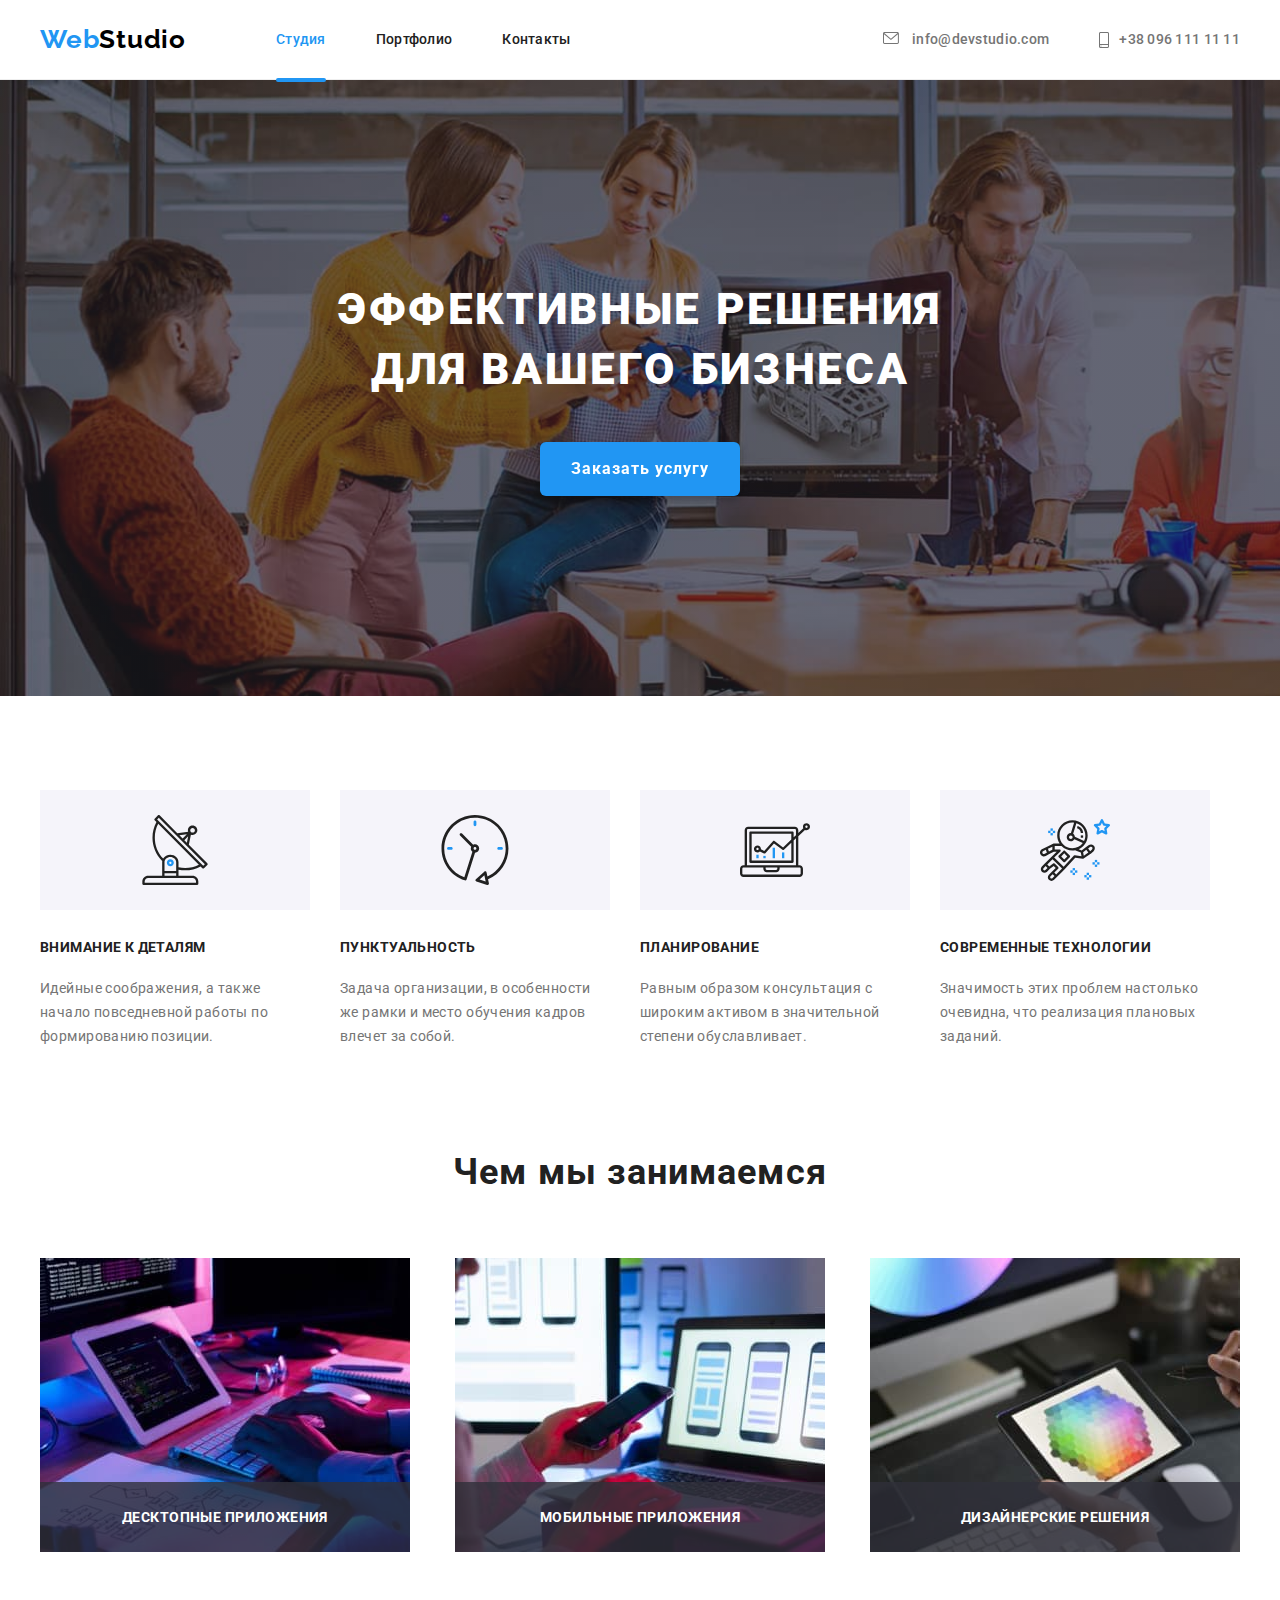
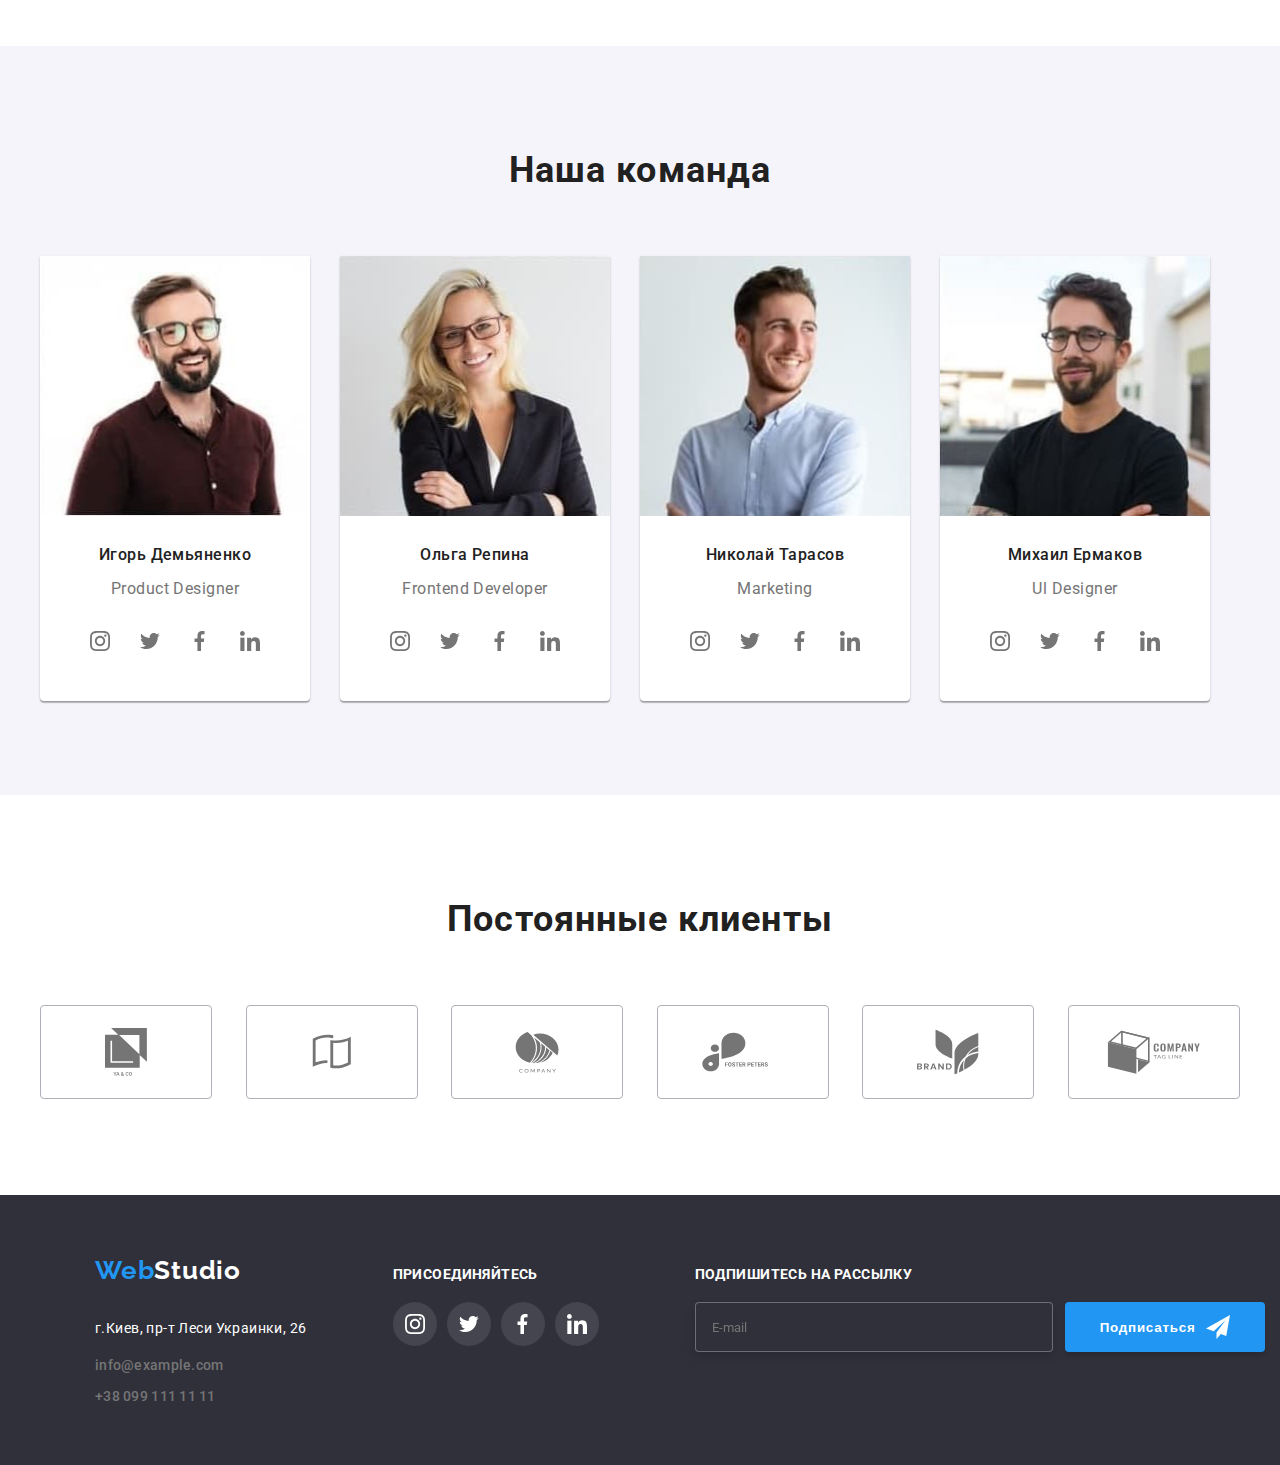
==== commit c8cbf026: "scss" ====
--- a/index.html
+++ b/index.html
@@ -18,7 +18,7 @@
 
     <link rel="stylesheet" href="https://cdnjs.cloudflare.com/ajax/libs/animate.css/4.1.1/animate.min.css" />
 
-    <link rel="stylesheet" href="./css/styles.css">
+    <link rel="stylesheet" href="./css/main.min.css">
 
 </head>
 
--- a/css/main.min.css
+++ b/css/main.min.css
@@ -0,0 +1,3 @@
+:root{--main-font: "Roboto", sans-serif;--secondary-font: "Raleway", sans-serif;--accent-color: #2196F3;--main-text-color: #212121;--secondary-text-color: #757575;--accent-text-color: #ffffff;--background-color: #2F303A;--secondary-background-color: #F5F4FA}.visually-hidden{position:absolute !important;clip:rect(1px 1px 1px 1px);clip:rect(1px 1px 1px 1px);padding:0 !important;border:0 !important;height:1px !important;width:1px !important;overflow:hidden}h1,h2,h3,h4,h5,h6,p{margin-top:0;margin-bottom:0}ul,ol{margin-top:0;margin-bottom:0;padding-left:0}img{display:block;max-width:100%}.list{list-style:none}.link{text-decoration:none}body{font-family:var(--main-font);margin:0}.container{width:1200px;margin:0 auto;padding-left:15px;padding-right:15px}.backdrop{position:fixed;top:0;left:0;width:100vw;height:100vh;background-color:rgba(0,0,0,0.5);opacity:1;visibility:visible;pointer-events:auto;transition:opacity 250ms linear, + visibility 250ms linear}.is-hidden{opacity:0;visibility:hidden;pointer-events:none}.modal{position:absolute;left:50%;top:50%;width:528px;background-color:var(--accent-text-color);transform:translate(-50%, -50%);border-radius:4px;padding:40px;box-shadow:0px 1px 3px rgba(0,0,0,0.12),0px 1px 1px rgba(0,0,0,0.14),0px 2px 1px rgba(0,0,0,0.2)}.close-btn{position:absolute;top:8px;right:8px;width:30px;height:30px;padding:0;border-radius:50%;border:1px solid rgba(0,0,0,0.1);background-color:transparent;cursor:pointer;padding:0}.close-btn:hover{fill:var(--accent-color)}.modal-form{display:flex;flex-direction:column}.modal-form-head{font-weight:700;font-size:20px;text-align:center;margin-bottom:30px}.modal-form-field{position:relative;font-weight:400;font-size:12px;color:#757575;margin-bottom:16px}.field-title{margin-bottom:6px}.modal-form-input-wrapper{position:relative;margin-top:4px}.modal-form-input{box-sizing:border-box;width:100%;height:40px;border:1px solid rgba(33,33,33,0.2);border-radius:4px;margin-bottom:8px;padding-left:42px;transition:border-color 250ms linear;font-size:12px;color:#757575}.modal-form-input:focus{border-color:var(--accent-color);outline:none;cursor:pointer}.modal-form-icon{position:absolute;top:50%;left:12px;transform:translateY(-50%);display:block;transition:background-color 250ms linear}.modal-form-input:focus+.modal-form-icon{fill:var(--accent-color)}.modal-form-message{box-sizing:border-box;width:100%;height:120px;border:1px solid rgba(33,33,33,0.2);border-radius:4px;padding:12px 16px;resize:none}.modal-form-message:focus{outline:none;border-color:var(--accent-color);transition:background-color 250ms linear}.modal-form-message::placeholder{font-family:var(--main-font);color:rgba(117,117,117,0.5)}.modal-form-checkbox:checked+.modal-form-checkbox-label::before{background-color:var(--accent-color);background-image:url("../images/input-check.svg");background-position:center;background-repeat:no-repeat;border-radius:2px}.modal-form-checkbox:focus+.modal-form-checkbox-label::before{border:2px solid var(--accent-color);border-radius:2px}.modal-form-checkbox-label{display:flex;align-items:center;justify-content:center;font-family:var(--main-font);font-weight:400;line-height:1.71;letter-spacing:0.03em;font-size:14px;color:var(--secondary-text-color);margin-bottom:20px;background-position:center;background-size:cover;background-repeat:no-repeat}.modal-form-checkbox-label::before{display:block;content:"";width:16px;height:15px;border-radius:2px;border:2px solid #212121;margin-right:8px;cursor:pointer}.accept-policy{font-weight:400;line-height:1.71;letter-spacing:0.03em;font-size:14px;color:var(--secondary-text-color);display:flex;align-items:center;justify-content:center;margin-bottom:20px;background-position:center;background-size:cover;background-repeat:no-repeat}.modal-form-label-link{line-height:1.71;letter-spacing:0.03em;text-decoration-line:underline;color:var(--accent-color)}.modal-form-btn{align-items:center;width:200px;height:50px;background-color:var(--accent-color);font-family:var(--main-font);font-weight:bold;font-size:16px;line-height:1.88;letter-spacing:0.06em;color:var(--accent-text-color);cursor:pointer;border:none;border-radius:4px;margin:0 auto}.page-header{padding-top:24px;padding-bottom:24px;border-bottom:1px solid #EEEEEE}.header-container{display:flex;align-items:center}.navigation{display:flex;align-items:center}.logo{font-family:var(--secondary-font);font-weight:bold;font-size:26px;line-height:1.2;letter-spacing:0.03em;color:var(--accent-color);margin-right:90px}.logo-header-part-2{color:#000000}.menu-link{font-family:var(--main-font);font-weight:500;font-size:14px;line-height:1.14;letter-spacing:0.02em;color:var(--main-text-color);transition:color 250ms;transition-timing-function:cubic-bezier(0.4, 0, 0.2, 1)}.menu-link.current{color:var(--accent-color);position:relative}.menu-link.current::after{display:block;content:"";width:100%;height:4px;background-color:var(--accent-color);border-radius:2px;position:absolute;bottom:-34px;cursor:pointer}.menu-link:hover,.menu-link:focus{color:var(--accent-color)}.menu-link{display:flex;align-items:center}.menu-list{display:flex;align-items:center;margin-left:auto}.menu-item:not(:last-child){margin-right:50px}.menu-item{display:flex;align-items:center}.mail-link{font-family:var(--main-font);font-weight:500;font-size:14px;line-height:1.14;letter-spacing:0.02em;color:var(--secondary-text-color);transition:color 250ms;transition-timing-function:cubic-bezier(0.4, 0, 0.2, 1)}.mail-link:hover,.mail-link:focus{color:var(--accent-color)}.tel-link{font-family:var(--main-font);font-weight:500;font-size:14px;line-height:1.14;letter-spacing:0.02em;color:var(--secondary-text-color);text-align:center;display:flex;transition:color 250ms;transition-timing-function:cubic-bezier(0.4, 0, 0.2, 1)}.tel-link:hover,.tel-link:focus{color:var(--accent-color)}.mail-link-svg:hover,.mail-link-svg:focus,.tel-link-svg:hover,.tel-link-svg:focus{fill:var(--accent-color)}.mail-link-svg{fill:currentColor;margin-right:10px}.tel-link-svg{padding:0;border:0;fill:currentColor;margin-right:10px}.hero{background-color:#212121;background-image:linear-gradient(rgba(47,48,58,0.4), rgba(47,48,58,0.4)),url("../images/hero-bg.jpg");background-size:cover;text-align:center;padding-top:200px;padding-bottom:200px;max-width:2000px;margin:auto}.hero-title{width:696px;margin:0 auto;margin-bottom:42px;font-weight:900;font-size:44px;line-height:1.36;text-align:center;letter-spacing:0.06em;text-transform:uppercase;color:var(--accent-text-color)}.modal-btn{background-color:var(--accent-color);font-family:var(--main-font);font-weight:bold;font-size:16px;line-height:1.88;letter-spacing:0.06em;color:var(--accent-text-color);cursor:pointer;width:200px;padding:12px 0;border:none;border-radius:6px;filter:drop-shadow(0px 4px 4px rgba(0,0,0,0.25));animation-duration:1000ms}.our-features{padding-top:94px;padding-bottom:94px;margin:auto}.our-features-all{display:flex}.our-features-item{display:list-item}.our-features-item:not(:last-child){margin-right:30px}.our-features-title{font-family:var(--main-font);font-weight:bold;font-size:14px;line-height:1.14;letter-spacing:0.03em;text-transform:uppercase;color:var(--main-text-color);margin-bottom:20px}.our-features-description{font-family:var(--main-font);font-size:14px;line-height:1.72;letter-spacing:0.03em;color:var(--secondary-text-color);flex-basis:calc((100% - 120px) / 4)}.our-features-container{display:flex;align-items:center;justify-content:center;height:120px;width:270px;text-align:center;margin-bottom:30px;background-color:var(--secondary-background-color)}.our-features-svg{width:70px;height:70px}.what-we-do-container{padding-bottom:94px;margin:auto;position:relative}.what-we-do-all{display:flex;flex-wrap:wrap;justify-content:space-between}.what-we-do-title{font-family:var(--main-font);font-weight:bold;font-size:36px;line-height:1.67;text-align:center;letter-spacing:0.03em;color:var(--main-text-color);margin-bottom:56px}.what-we-do-item{position:relative}.what-we-do-description{position:absolute;bottom:0px;width:100%;height:70px;display:flex;align-items:center;justify-content:center;font-family:var(--main-font);font-style:normal;font-weight:bold;font-size:14px;line-height:16px;text-align:center;letter-spacing:0.03em;text-transform:uppercase;color:var(--accent-text-color);background:rgba(47,48,58,0.8)}.our-team-container{background-color:var(--secondary-background-color);text-align:center;padding-top:94px;padding-bottom:94px;margin:auto}.our-team-all{display:flex}.our-team-item:not(:last-child){margin-right:30px}.our-team-title{font-family:var(--main-font);font-weight:bold;font-size:36px;line-height:1.67;text-align:center;letter-spacing:0.03em;color:var(--main-text-color);margin-bottom:56px}.our-team-name{font-family:var(--main-font);font-weight:500;font-size:16px;line-height:1.18;letter-spacing:0.03em;color:var(--main-text-color);margin-top:30px;margin-bottom:15px}.our-team-position{font-family:var(--main-font);font-weight:normal;font-size:16px;line-height:1.18;letter-spacing:0.03em;color:var(--secondary-text-color);margin-bottom:20px}.our-team-card{background-color:#ffffff;box-shadow:0px 1px 3px rgba(0,0,0,0.12),0px 1px 1px rgba(0,0,0,0.14),0px 2px 1px rgba(0,0,0,0.2);border-radius:0px 0px 4px 4px}.team-social-list{display:flex;justify-content:space-between;padding-left:38px;padding-right:38px;padding-bottom:38px}.team-social-list-icon{width:20px;height:20px;fill:var(--secondary-text-color);transition:fill 250ms cubic-bezier(0.4, 0, 0.2, 1)}.team-social-list-link{display:flex;align-items:center;justify-content:center;width:44px;height:44px;border-radius:50%;transition:color 250ms cubic-bezier(0.4, 0, 0.2, 1)}.team-social-list-link:hover .team-social-list-icon,.team-social-list-link:focus .team-social-list-icon{fill:#ffffff;background-color:var(--accent-color);transition:background-color 250ms cubic-bezier(0.4, 0, 0.2, 1)}.team-social-list-link:hover,.team-social-list-link:focus{background-color:var(--accent-color);transition:background-color 250ms cubic-bezier(0.4, 0, 0.2, 1)}.clients-container{margin-bottom:96px}.clients-all-list{display:flex;flex-wrap:wrap;justify-content:space-between}.clients-title{font-family:var(--main-font);font-weight:bold;font-size:36px;line-height:1.67;text-align:center;letter-spacing:0.03em;color:var(--main-text-color);margin-top:94px;margin-bottom:56px}.clients-item{justify-content:center;align-items:center;width:170px;height:92px;border:1px solid #AFB1B8;border-radius:4px;cursor:pointer;transition:border 250ms cubic-bezier(0.4, 0, 0.2, 1),fill 250ms cubic-bezier(0.4, 0, 0.2, 1)}.clients-link{display:flex;justify-content:center;align-items:center;width:170px;height:92px}.clients-svg{fill:var(--secondary-text-color);transition:transform 500ms linear;transition-timing-function:cubic-bezier(0.4, 0, 0.2, 1)}.clients-item:hover .clients-svg,.clients-item:focus .clients-svg{fill:var(--accent-color)}.clients-item:hover,.clients-item:focus{border-color:var(--accent-color)}.portfolio{padding-top:94px;padding-bottom:94px}.portfolio-projects{max-width:1600px;margin:auto}.portfolio-buttons{padding-bottom:50px;margin:auto}.portfolio-buttons-all{display:flex;justify-content:center}.porfolio-buttons-item{background-color:var(--secondary-background-color);font-family:var(--main-font);font-style:normal;font-weight:500;font-size:16px;line-height:26px;text-align:center;letter-spacing:0.03em;color:var(--main-text-color);cursor:pointer;margin-right:5px;border:none;border-radius:4px;padding:6px 22px;transition:color 250ms cubic-bezier(0.4, 0, 0.2, 1)}.porfolio-buttons-item:not(:last-child){margin-right:5px}.porfolio-buttons-item.current{color:var(--accent-color)}.porfolio-buttons-item:hover,.porfolio-buttons-item:focus{background-color:var(--accent-color);color:var(--accent-text-color);box-shadow:0px 3px 1px rgba(0,0,0,0.1),0px 1px 2px rgba(0,0,0,0.08),0px 2px 2px rgba(0,0,0,0.12);transition:background-color 250ms cubic-bezier(0.4, 0, 0.2, 1),color 250ms cubic-bezier(0.4, 0, 0.2, 1)}.portfolio-name{font-family:var(--main-font);font-style:normal;font-weight:bold;font-size:18px;line-height:36px;letter-spacing:0.06em;color:var(--main-text-color)}.portfolio-type{font-family:var(--main-font);font-style:normal;font-weight:normal;font-size:16px;line-height:30px;letter-spacing:0.03em;color:var(--secondary-text-color)}.portfolio-projects-all{display:flex;flex-wrap:wrap;margin-left:-30px;margin-top:-30px}.portfolio-projects-item{flex-basis:calc((100% - 90px) / 3);margin-left:30px;margin-top:30px}.portfolio-text{padding-top:20px;padding-bottom:20px;padding-left:24px;padding-right:24px;border:1px solid #EEEEEE;border-top:none}.portfolio-projects-item:hover{box-shadow:0px 1px 1px rgba(0,0,0,0.12),0px 4px 4px rgba(0,0,0,0.06),1px 4px 6px rgba(0,0,0,0.16);cursor:pointer}.portfolio-projects-link{display:block}.portfolio-projects-img-wrapper{position:relative;overflow:hidden}.overlay{background-color:rgba(33,150,243,0.9);font-family:Roboto;font-size:18px;line-height:28px;letter-spacing:0.03em;color:var(--accent-text-color);position:absolute;overflow:auto;opacity:0;top:0;left:0;width:100%;height:100%;padding:64px 24px 64px 24px;transform:translateY(100%);transition:transform 250ms;transition-timing-function:cubic-bezier(0.4, 0, 0.2, 1)}.portfolio-projects-link:hover .overlay .portfolio-projects-link:focus .overlay{transform:translateY(0);opacity:1}.portfolio-projects-link:hover .overlay{transform:translateY(0);opacity:1}.page-footer{background-color:var(--background-color);padding-top:60px;padding-bottom:60px;margin:auto}.footer-menu{align-items:center}.logo-footer{margin-bottom:30px;display:block;font-family:var(--secondary-font);font-weight:bold;font-size:26px;line-height:1.2;letter-spacing:0.03em;color:var(--accent-color)}.logo-footer-part-2{color:var(--accent-text-color)}.address-link{font-family:var(--main-font);font-style:normal;font-weight:normal;font-size:14px;line-height:1.72;letter-spacing:0.03em;color:var(--accent-text-color);transition:color 250ms;transition-timing-function:cubic-bezier(0.4, 0, 0.2, 1)}.address-link:hover,.address-link:focus{color:var(--accent-color)}.mail-link{font-family:var(--main-font);font-weight:500;font-style:normal;font-size:14px;line-height:1.14;letter-spacing:0.02em;color:var(--secondary-text-color);transition:color 250ms;transition-timing-function:cubic-bezier(0.4, 0, 0.2, 1)}.mail-link:hover,.mail-link:focus{color:var(--accent-color)}.tel-link{font-family:var(--main-font);font-style:normal;font-weight:500;font-size:14px;line-height:1.14;letter-spacing:0.02em;color:var(--secondary-text-color);transition:color 250ms;transition-timing-function:cubic-bezier(0.4, 0, 0.2, 1)}.tel-link:hover,.tel-link:focus{color:var(--accent-color)}.menu-footer-item:not(:last-child){margin-bottom:15px}.footer{display:flex;margin-left:80px;align-items:baseline}.footer-social{margin-left:86px}.footer-social-list-title{font-weight:bold;font-size:14px;line-height:16px;letter-spacing:0.03em;text-transform:uppercase;color:var(--accent-text-color);margin-bottom:20px}.footer-social-list{display:flex}.footer-social-list-item{margin-right:10px}.footer-social-list-icon{display:flex;justify-content:center;align-items:center;width:44px;height:44px;border-radius:50%;color:var(--accent-text-color);background-color:rgba(255,255,255,0.1)}.footer-icon{fill:currentColor}.footer-social-list-icon:hover,.footer-social-list-icon:focus{fill:var(--accent-text-color);background-color:var(--accent-color);transition:background-color 250ms cubic-bezier(0.4, 0, 0.2, 1)}.footer-form{display:flex;margin-left:86px}.footer-form-title{align-items:center;font-weight:bold;font-size:14px;line-height:16px;letter-spacing:0.03em;text-transform:uppercase;color:var(--accent-text-color);margin-bottom:20px;margin-left:86px}.footer-form-input{width:358px;height:50px;border:1px solid rgba(255,255,255,0.3);box-sizing:border-box;filter:drop-shadow(0px 4px 4px rgba(0,0,0,0.15));border-radius:4px;background-color:var(--background-color);padding-left:16px;color:var(--accent-text-color)}.footer-form-input::placeholder{font-family:var(--main-font);color:var(--secondary-text-color)}.footer-form-btn{display:flex;width:200px;height:50px;background:var(--accent-color);box-shadow:0px 4px 4px rgba(0,0,0,0.15);border-radius:4px;border:transparent;align-items:center;text-align:center;justify-content:center;letter-spacing:0.06em;font-weight:bold;color:var(--accent-text-color);margin-left:12px;cursor:pointer}.footer-form-icon{width:24px;height:24px;margin-left:10px}
+/*# sourceMappingURL=main.min.css.map */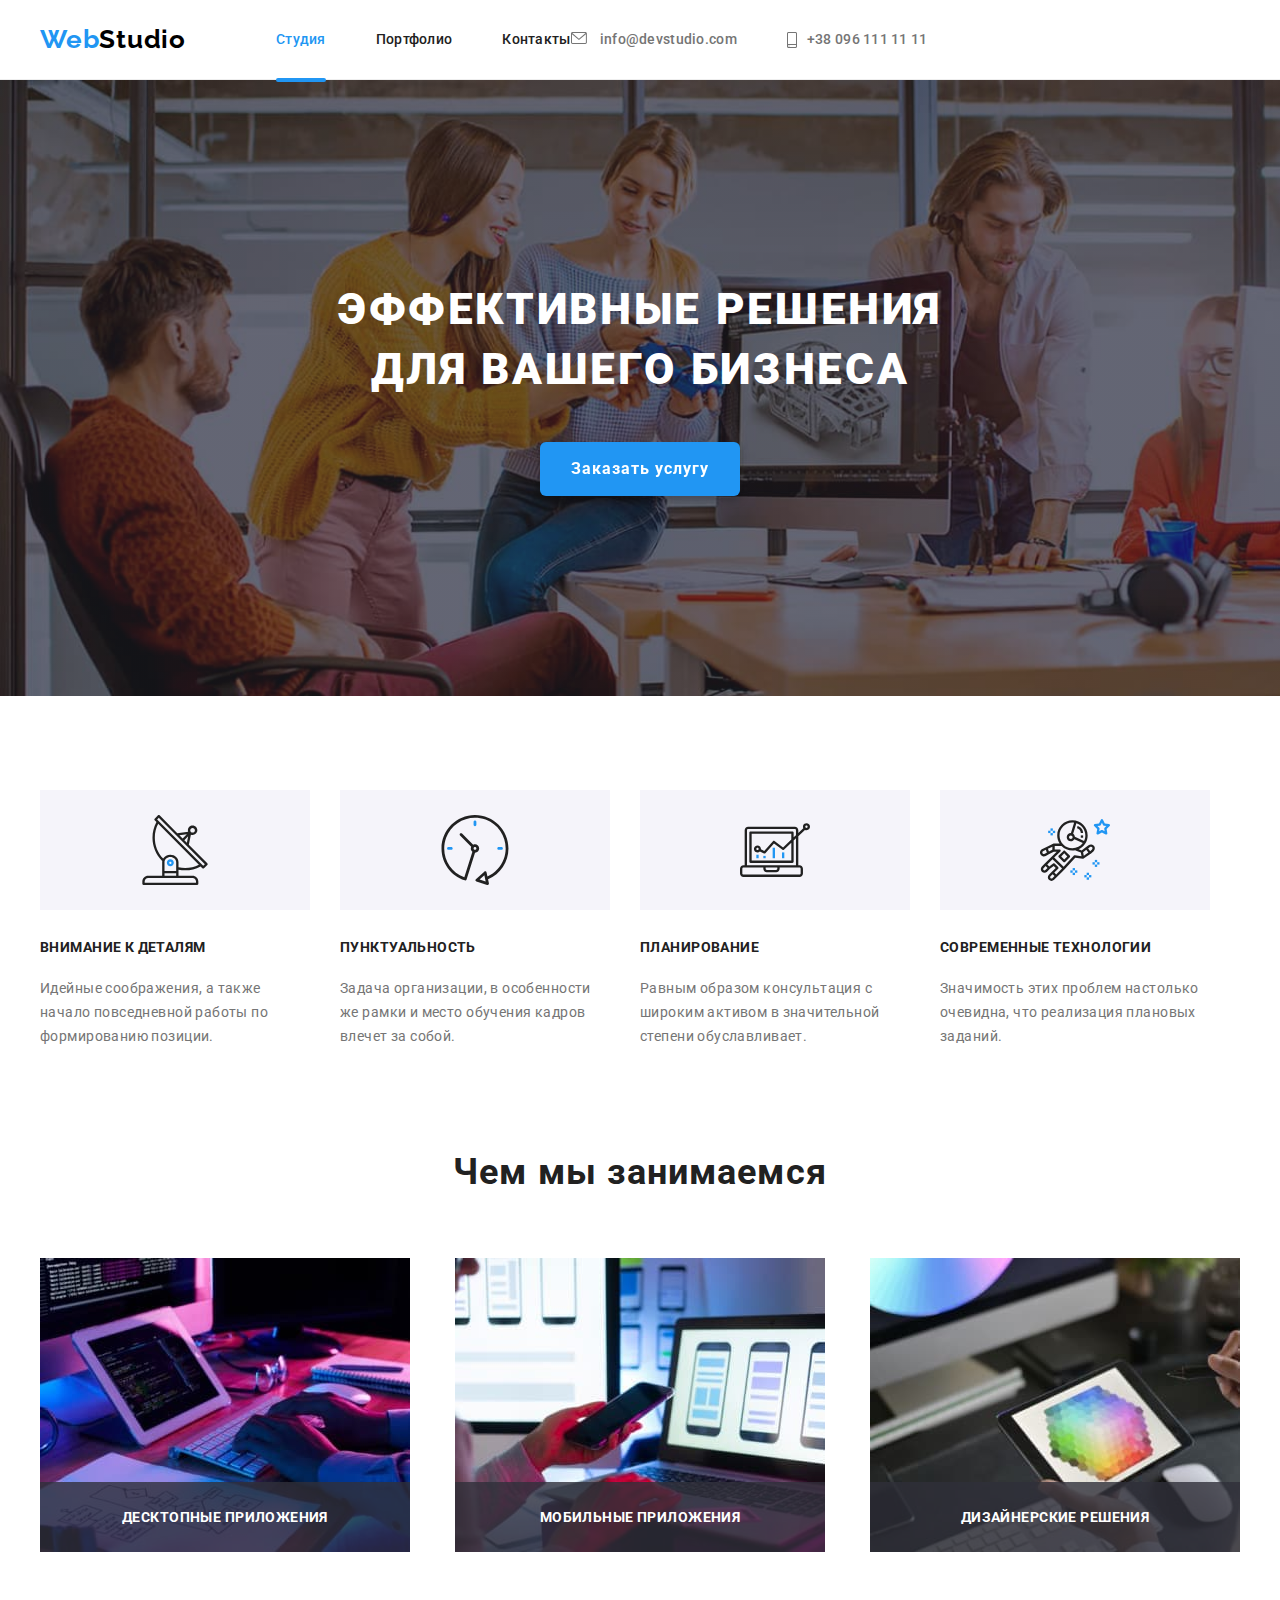
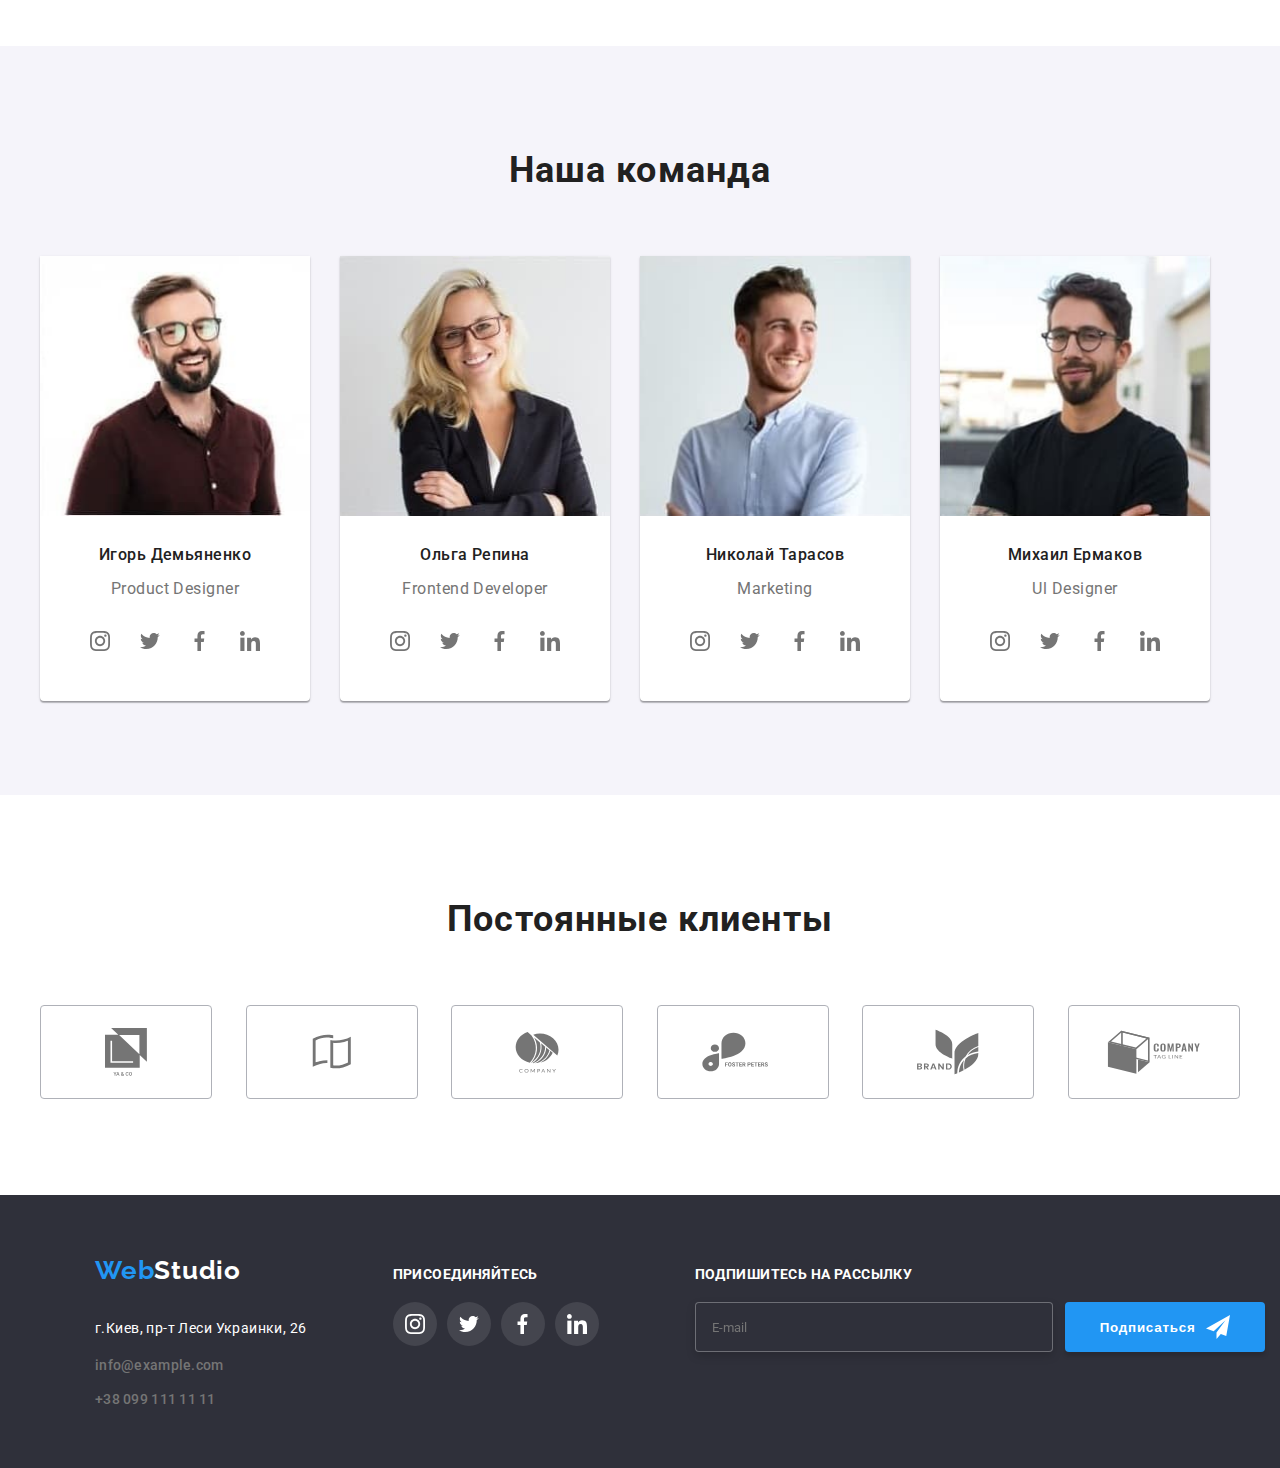
==== commit c772a72f: "BEM-start" ====
--- a/index.html
+++ b/index.html
@@ -24,41 +24,41 @@
 
 <body>
     <!--HEADER-->
-    <header class="page-header">
+    <header class="header">
         <div class="container header-container">
             <nav class="navigation">
                 <a class="logo link" href="./">Web<span class="logo-header-part-2">Studio</span>
                 </a>
 
-                <ul class="menu-link list link">
-                    <li class="menu-item">
-                        <a class="menu-link current list link" href="./index.html">
+                <ul class="header__list list">
+                    <li class="header__item">
+                        <a class="header__link current list link" href="./index.html">
                             Студия
                         </a>
                     </li>
-                    <li class="menu-item">
-                        <a class="menu-link list link" href="./portfolio.html">Портфолио</a>
-                    </li>
-                    <li class="menu-item">
-                        <a class="menu-link list link" href="./index.html">Контакты</a>
+                    <li class="header__item">
+                        <a class="header__link list link" href="./portfolio.html">Портфолио</a>
+                    </li>
+                    <li class="header__item">
+                        <a class="header__link list link" href="./index.html">Контакты</a>
                     </li>
                 </ul>
             </nav>
 
-            <ul class="menu-list list">
-                <li class="menu-item">
-                    <a class="mail-link link" href="mailto:info@devstudio.com">
-                        <svg class="mail-link-svg" width=16px height=12px>
+            <ul class="header__list list">
+                <li class="header__item">
+                    <a class="header__mail link" href="mailto:info@devstudio.com">
+                        <svg class="header__mail_icon" width=16px height=12px>
                             <use href="./images/sprite.svg#icon-hr-envelope">
                             </use>
                         </svg> info@devstudio.com
                     </a>
                 </li>
 
-                <li class="menu-item">
-
-                    <a class="tel-link link" href="tel:+380961111111">
-                        <svg class="tel-link-svg" width=10px height=16px>
+                <li class="header__menu-item">
+
+                    <a class="header__tel link" href="tel:+380961111111">
+                        <svg class="header__tel_icon" width=10px height=16px>
                             <use href="./images/sprite.svg#icon-hr-smartphone">
                             </use>
                         </svg>
--- a/css/main.min.css
+++ b/css/main.min.css
@@ -1,3 +1,3 @@
 :root{--main-font: "Roboto", sans-serif;--secondary-font: "Raleway", sans-serif;--accent-color: #2196F3;--main-text-color: #212121;--secondary-text-color: #757575;--accent-text-color: #ffffff;--background-color: #2F303A;--secondary-background-color: #F5F4FA}.visually-hidden{position:absolute !important;clip:rect(1px 1px 1px 1px);clip:rect(1px 1px 1px 1px);padding:0 !important;border:0 !important;height:1px !important;width:1px !important;overflow:hidden}h1,h2,h3,h4,h5,h6,p{margin-top:0;margin-bottom:0}ul,ol{margin-top:0;margin-bottom:0;padding-left:0}img{display:block;max-width:100%}.list{list-style:none}.link{text-decoration:none}body{font-family:var(--main-font);margin:0}.container{width:1200px;margin:0 auto;padding-left:15px;padding-right:15px}.backdrop{position:fixed;top:0;left:0;width:100vw;height:100vh;background-color:rgba(0,0,0,0.5);opacity:1;visibility:visible;pointer-events:auto;transition:opacity 250ms linear, - visibility 250ms linear}.is-hidden{opacity:0;visibility:hidden;pointer-events:none}.modal{position:absolute;left:50%;top:50%;width:528px;background-color:var(--accent-text-color);transform:translate(-50%, -50%);border-radius:4px;padding:40px;box-shadow:0px 1px 3px rgba(0,0,0,0.12),0px 1px 1px rgba(0,0,0,0.14),0px 2px 1px rgba(0,0,0,0.2)}.close-btn{position:absolute;top:8px;right:8px;width:30px;height:30px;padding:0;border-radius:50%;border:1px solid rgba(0,0,0,0.1);background-color:transparent;cursor:pointer;padding:0}.close-btn:hover{fill:var(--accent-color)}.modal-form{display:flex;flex-direction:column}.modal-form-head{font-weight:700;font-size:20px;text-align:center;margin-bottom:30px}.modal-form-field{position:relative;font-weight:400;font-size:12px;color:#757575;margin-bottom:16px}.field-title{margin-bottom:6px}.modal-form-input-wrapper{position:relative;margin-top:4px}.modal-form-input{box-sizing:border-box;width:100%;height:40px;border:1px solid rgba(33,33,33,0.2);border-radius:4px;margin-bottom:8px;padding-left:42px;transition:border-color 250ms linear;font-size:12px;color:#757575}.modal-form-input:focus{border-color:var(--accent-color);outline:none;cursor:pointer}.modal-form-icon{position:absolute;top:50%;left:12px;transform:translateY(-50%);display:block;transition:background-color 250ms linear}.modal-form-input:focus+.modal-form-icon{fill:var(--accent-color)}.modal-form-message{box-sizing:border-box;width:100%;height:120px;border:1px solid rgba(33,33,33,0.2);border-radius:4px;padding:12px 16px;resize:none}.modal-form-message:focus{outline:none;border-color:var(--accent-color);transition:background-color 250ms linear}.modal-form-message::placeholder{font-family:var(--main-font);color:rgba(117,117,117,0.5)}.modal-form-checkbox:checked+.modal-form-checkbox-label::before{background-color:var(--accent-color);background-image:url("../images/input-check.svg");background-position:center;background-repeat:no-repeat;border-radius:2px}.modal-form-checkbox:focus+.modal-form-checkbox-label::before{border:2px solid var(--accent-color);border-radius:2px}.modal-form-checkbox-label{display:flex;align-items:center;justify-content:center;font-family:var(--main-font);font-weight:400;line-height:1.71;letter-spacing:0.03em;font-size:14px;color:var(--secondary-text-color);margin-bottom:20px;background-position:center;background-size:cover;background-repeat:no-repeat}.modal-form-checkbox-label::before{display:block;content:"";width:16px;height:15px;border-radius:2px;border:2px solid #212121;margin-right:8px;cursor:pointer}.accept-policy{font-weight:400;line-height:1.71;letter-spacing:0.03em;font-size:14px;color:var(--secondary-text-color);display:flex;align-items:center;justify-content:center;margin-bottom:20px;background-position:center;background-size:cover;background-repeat:no-repeat}.modal-form-label-link{line-height:1.71;letter-spacing:0.03em;text-decoration-line:underline;color:var(--accent-color)}.modal-form-btn{align-items:center;width:200px;height:50px;background-color:var(--accent-color);font-family:var(--main-font);font-weight:bold;font-size:16px;line-height:1.88;letter-spacing:0.06em;color:var(--accent-text-color);cursor:pointer;border:none;border-radius:4px;margin:0 auto}.page-header{padding-top:24px;padding-bottom:24px;border-bottom:1px solid #EEEEEE}.header-container{display:flex;align-items:center}.navigation{display:flex;align-items:center}.logo{font-family:var(--secondary-font);font-weight:bold;font-size:26px;line-height:1.2;letter-spacing:0.03em;color:var(--accent-color);margin-right:90px}.logo-header-part-2{color:#000000}.menu-link{font-family:var(--main-font);font-weight:500;font-size:14px;line-height:1.14;letter-spacing:0.02em;color:var(--main-text-color);transition:color 250ms;transition-timing-function:cubic-bezier(0.4, 0, 0.2, 1)}.menu-link.current{color:var(--accent-color);position:relative}.menu-link.current::after{display:block;content:"";width:100%;height:4px;background-color:var(--accent-color);border-radius:2px;position:absolute;bottom:-34px;cursor:pointer}.menu-link:hover,.menu-link:focus{color:var(--accent-color)}.menu-link{display:flex;align-items:center}.menu-list{display:flex;align-items:center;margin-left:auto}.menu-item:not(:last-child){margin-right:50px}.menu-item{display:flex;align-items:center}.mail-link{font-family:var(--main-font);font-weight:500;font-size:14px;line-height:1.14;letter-spacing:0.02em;color:var(--secondary-text-color);transition:color 250ms;transition-timing-function:cubic-bezier(0.4, 0, 0.2, 1)}.mail-link:hover,.mail-link:focus{color:var(--accent-color)}.tel-link{font-family:var(--main-font);font-weight:500;font-size:14px;line-height:1.14;letter-spacing:0.02em;color:var(--secondary-text-color);text-align:center;display:flex;transition:color 250ms;transition-timing-function:cubic-bezier(0.4, 0, 0.2, 1)}.tel-link:hover,.tel-link:focus{color:var(--accent-color)}.mail-link-svg:hover,.mail-link-svg:focus,.tel-link-svg:hover,.tel-link-svg:focus{fill:var(--accent-color)}.mail-link-svg{fill:currentColor;margin-right:10px}.tel-link-svg{padding:0;border:0;fill:currentColor;margin-right:10px}.hero{background-color:#212121;background-image:linear-gradient(rgba(47,48,58,0.4), rgba(47,48,58,0.4)),url("../images/hero-bg.jpg");background-size:cover;text-align:center;padding-top:200px;padding-bottom:200px;max-width:2000px;margin:auto}.hero-title{width:696px;margin:0 auto;margin-bottom:42px;font-weight:900;font-size:44px;line-height:1.36;text-align:center;letter-spacing:0.06em;text-transform:uppercase;color:var(--accent-text-color)}.modal-btn{background-color:var(--accent-color);font-family:var(--main-font);font-weight:bold;font-size:16px;line-height:1.88;letter-spacing:0.06em;color:var(--accent-text-color);cursor:pointer;width:200px;padding:12px 0;border:none;border-radius:6px;filter:drop-shadow(0px 4px 4px rgba(0,0,0,0.25));animation-duration:1000ms}.our-features{padding-top:94px;padding-bottom:94px;margin:auto}.our-features-all{display:flex}.our-features-item{display:list-item}.our-features-item:not(:last-child){margin-right:30px}.our-features-title{font-family:var(--main-font);font-weight:bold;font-size:14px;line-height:1.14;letter-spacing:0.03em;text-transform:uppercase;color:var(--main-text-color);margin-bottom:20px}.our-features-description{font-family:var(--main-font);font-size:14px;line-height:1.72;letter-spacing:0.03em;color:var(--secondary-text-color);flex-basis:calc((100% - 120px) / 4)}.our-features-container{display:flex;align-items:center;justify-content:center;height:120px;width:270px;text-align:center;margin-bottom:30px;background-color:var(--secondary-background-color)}.our-features-svg{width:70px;height:70px}.what-we-do-container{padding-bottom:94px;margin:auto;position:relative}.what-we-do-all{display:flex;flex-wrap:wrap;justify-content:space-between}.what-we-do-title{font-family:var(--main-font);font-weight:bold;font-size:36px;line-height:1.67;text-align:center;letter-spacing:0.03em;color:var(--main-text-color);margin-bottom:56px}.what-we-do-item{position:relative}.what-we-do-description{position:absolute;bottom:0px;width:100%;height:70px;display:flex;align-items:center;justify-content:center;font-family:var(--main-font);font-style:normal;font-weight:bold;font-size:14px;line-height:16px;text-align:center;letter-spacing:0.03em;text-transform:uppercase;color:var(--accent-text-color);background:rgba(47,48,58,0.8)}.our-team-container{background-color:var(--secondary-background-color);text-align:center;padding-top:94px;padding-bottom:94px;margin:auto}.our-team-all{display:flex}.our-team-item:not(:last-child){margin-right:30px}.our-team-title{font-family:var(--main-font);font-weight:bold;font-size:36px;line-height:1.67;text-align:center;letter-spacing:0.03em;color:var(--main-text-color);margin-bottom:56px}.our-team-name{font-family:var(--main-font);font-weight:500;font-size:16px;line-height:1.18;letter-spacing:0.03em;color:var(--main-text-color);margin-top:30px;margin-bottom:15px}.our-team-position{font-family:var(--main-font);font-weight:normal;font-size:16px;line-height:1.18;letter-spacing:0.03em;color:var(--secondary-text-color);margin-bottom:20px}.our-team-card{background-color:#ffffff;box-shadow:0px 1px 3px rgba(0,0,0,0.12),0px 1px 1px rgba(0,0,0,0.14),0px 2px 1px rgba(0,0,0,0.2);border-radius:0px 0px 4px 4px}.team-social-list{display:flex;justify-content:space-between;padding-left:38px;padding-right:38px;padding-bottom:38px}.team-social-list-icon{width:20px;height:20px;fill:var(--secondary-text-color);transition:fill 250ms cubic-bezier(0.4, 0, 0.2, 1)}.team-social-list-link{display:flex;align-items:center;justify-content:center;width:44px;height:44px;border-radius:50%;transition:color 250ms cubic-bezier(0.4, 0, 0.2, 1)}.team-social-list-link:hover .team-social-list-icon,.team-social-list-link:focus .team-social-list-icon{fill:#ffffff;background-color:var(--accent-color);transition:background-color 250ms cubic-bezier(0.4, 0, 0.2, 1)}.team-social-list-link:hover,.team-social-list-link:focus{background-color:var(--accent-color);transition:background-color 250ms cubic-bezier(0.4, 0, 0.2, 1)}.clients-container{margin-bottom:96px}.clients-all-list{display:flex;flex-wrap:wrap;justify-content:space-between}.clients-title{font-family:var(--main-font);font-weight:bold;font-size:36px;line-height:1.67;text-align:center;letter-spacing:0.03em;color:var(--main-text-color);margin-top:94px;margin-bottom:56px}.clients-item{justify-content:center;align-items:center;width:170px;height:92px;border:1px solid #AFB1B8;border-radius:4px;cursor:pointer;transition:border 250ms cubic-bezier(0.4, 0, 0.2, 1),fill 250ms cubic-bezier(0.4, 0, 0.2, 1)}.clients-link{display:flex;justify-content:center;align-items:center;width:170px;height:92px}.clients-svg{fill:var(--secondary-text-color);transition:transform 500ms linear;transition-timing-function:cubic-bezier(0.4, 0, 0.2, 1)}.clients-item:hover .clients-svg,.clients-item:focus .clients-svg{fill:var(--accent-color)}.clients-item:hover,.clients-item:focus{border-color:var(--accent-color)}.portfolio{padding-top:94px;padding-bottom:94px}.portfolio-projects{max-width:1600px;margin:auto}.portfolio-buttons{padding-bottom:50px;margin:auto}.portfolio-buttons-all{display:flex;justify-content:center}.porfolio-buttons-item{background-color:var(--secondary-background-color);font-family:var(--main-font);font-style:normal;font-weight:500;font-size:16px;line-height:26px;text-align:center;letter-spacing:0.03em;color:var(--main-text-color);cursor:pointer;margin-right:5px;border:none;border-radius:4px;padding:6px 22px;transition:color 250ms cubic-bezier(0.4, 0, 0.2, 1)}.porfolio-buttons-item:not(:last-child){margin-right:5px}.porfolio-buttons-item.current{color:var(--accent-color)}.porfolio-buttons-item:hover,.porfolio-buttons-item:focus{background-color:var(--accent-color);color:var(--accent-text-color);box-shadow:0px 3px 1px rgba(0,0,0,0.1),0px 1px 2px rgba(0,0,0,0.08),0px 2px 2px rgba(0,0,0,0.12);transition:background-color 250ms cubic-bezier(0.4, 0, 0.2, 1),color 250ms cubic-bezier(0.4, 0, 0.2, 1)}.portfolio-name{font-family:var(--main-font);font-style:normal;font-weight:bold;font-size:18px;line-height:36px;letter-spacing:0.06em;color:var(--main-text-color)}.portfolio-type{font-family:var(--main-font);font-style:normal;font-weight:normal;font-size:16px;line-height:30px;letter-spacing:0.03em;color:var(--secondary-text-color)}.portfolio-projects-all{display:flex;flex-wrap:wrap;margin-left:-30px;margin-top:-30px}.portfolio-projects-item{flex-basis:calc((100% - 90px) / 3);margin-left:30px;margin-top:30px}.portfolio-text{padding-top:20px;padding-bottom:20px;padding-left:24px;padding-right:24px;border:1px solid #EEEEEE;border-top:none}.portfolio-projects-item:hover{box-shadow:0px 1px 1px rgba(0,0,0,0.12),0px 4px 4px rgba(0,0,0,0.06),1px 4px 6px rgba(0,0,0,0.16);cursor:pointer}.portfolio-projects-link{display:block}.portfolio-projects-img-wrapper{position:relative;overflow:hidden}.overlay{background-color:rgba(33,150,243,0.9);font-family:Roboto;font-size:18px;line-height:28px;letter-spacing:0.03em;color:var(--accent-text-color);position:absolute;overflow:auto;opacity:0;top:0;left:0;width:100%;height:100%;padding:64px 24px 64px 24px;transform:translateY(100%);transition:transform 250ms;transition-timing-function:cubic-bezier(0.4, 0, 0.2, 1)}.portfolio-projects-link:hover .overlay .portfolio-projects-link:focus .overlay{transform:translateY(0);opacity:1}.portfolio-projects-link:hover .overlay{transform:translateY(0);opacity:1}.page-footer{background-color:var(--background-color);padding-top:60px;padding-bottom:60px;margin:auto}.footer-menu{align-items:center}.logo-footer{margin-bottom:30px;display:block;font-family:var(--secondary-font);font-weight:bold;font-size:26px;line-height:1.2;letter-spacing:0.03em;color:var(--accent-color)}.logo-footer-part-2{color:var(--accent-text-color)}.address-link{font-family:var(--main-font);font-style:normal;font-weight:normal;font-size:14px;line-height:1.72;letter-spacing:0.03em;color:var(--accent-text-color);transition:color 250ms;transition-timing-function:cubic-bezier(0.4, 0, 0.2, 1)}.address-link:hover,.address-link:focus{color:var(--accent-color)}.mail-link{font-family:var(--main-font);font-weight:500;font-style:normal;font-size:14px;line-height:1.14;letter-spacing:0.02em;color:var(--secondary-text-color);transition:color 250ms;transition-timing-function:cubic-bezier(0.4, 0, 0.2, 1)}.mail-link:hover,.mail-link:focus{color:var(--accent-color)}.tel-link{font-family:var(--main-font);font-style:normal;font-weight:500;font-size:14px;line-height:1.14;letter-spacing:0.02em;color:var(--secondary-text-color);transition:color 250ms;transition-timing-function:cubic-bezier(0.4, 0, 0.2, 1)}.tel-link:hover,.tel-link:focus{color:var(--accent-color)}.menu-footer-item:not(:last-child){margin-bottom:15px}.footer{display:flex;margin-left:80px;align-items:baseline}.footer-social{margin-left:86px}.footer-social-list-title{font-weight:bold;font-size:14px;line-height:16px;letter-spacing:0.03em;text-transform:uppercase;color:var(--accent-text-color);margin-bottom:20px}.footer-social-list{display:flex}.footer-social-list-item{margin-right:10px}.footer-social-list-icon{display:flex;justify-content:center;align-items:center;width:44px;height:44px;border-radius:50%;color:var(--accent-text-color);background-color:rgba(255,255,255,0.1)}.footer-icon{fill:currentColor}.footer-social-list-icon:hover,.footer-social-list-icon:focus{fill:var(--accent-text-color);background-color:var(--accent-color);transition:background-color 250ms cubic-bezier(0.4, 0, 0.2, 1)}.footer-form{display:flex;margin-left:86px}.footer-form-title{align-items:center;font-weight:bold;font-size:14px;line-height:16px;letter-spacing:0.03em;text-transform:uppercase;color:var(--accent-text-color);margin-bottom:20px;margin-left:86px}.footer-form-input{width:358px;height:50px;border:1px solid rgba(255,255,255,0.3);box-sizing:border-box;filter:drop-shadow(0px 4px 4px rgba(0,0,0,0.15));border-radius:4px;background-color:var(--background-color);padding-left:16px;color:var(--accent-text-color)}.footer-form-input::placeholder{font-family:var(--main-font);color:var(--secondary-text-color)}.footer-form-btn{display:flex;width:200px;height:50px;background:var(--accent-color);box-shadow:0px 4px 4px rgba(0,0,0,0.15);border-radius:4px;border:transparent;align-items:center;text-align:center;justify-content:center;letter-spacing:0.06em;font-weight:bold;color:var(--accent-text-color);margin-left:12px;cursor:pointer}.footer-form-icon{width:24px;height:24px;margin-left:10px}
+ visibility 250ms linear}.is-hidden{opacity:0;visibility:hidden;pointer-events:none}.modal{position:absolute;left:50%;top:50%;width:528px;background-color:var(--accent-text-color);transform:translate(-50%, -50%);border-radius:4px;padding:40px;box-shadow:0px 1px 3px rgba(0,0,0,0.12),0px 1px 1px rgba(0,0,0,0.14),0px 2px 1px rgba(0,0,0,0.2)}.close-btn{position:absolute;top:8px;right:8px;width:30px;height:30px;padding:0;border-radius:50%;border:1px solid rgba(0,0,0,0.1);background-color:transparent;cursor:pointer;padding:0}.close-btn:hover{fill:var(--accent-color)}.modal-form{display:flex;flex-direction:column}.modal-form-head{font-weight:700;font-size:20px;text-align:center;margin-bottom:30px}.modal-form-field{position:relative;font-weight:400;font-size:12px;color:#757575;margin-bottom:16px}.field-title{margin-bottom:6px}.modal-form-input-wrapper{position:relative;margin-top:4px}.modal-form-input{box-sizing:border-box;width:100%;height:40px;border:1px solid rgba(33,33,33,0.2);border-radius:4px;margin-bottom:8px;padding-left:42px;transition:border-color 250ms linear;font-size:12px;color:var(--secondary-text-color)}.modal-form-input:focus{border-color:var(--accent-color);outline:none;cursor:pointer}.modal-form-icon{position:absolute;top:50%;left:12px;transform:translateY(-50%);display:block;transition:background-color 250ms linear}.modal-form-input:focus+.modal-form-icon{fill:var(--accent-color)}.modal-form-message{box-sizing:border-box;width:100%;height:120px;border:1px solid rgba(33,33,33,0.2);border-radius:4px;padding:12px 16px;resize:none}.modal-form-message:focus{outline:none;border-color:var(--accent-color);transition:background-color 250ms linear}.modal-form-message::placeholder{font-family:var(--main-font);color:rgba(117,117,117,0.5)}.modal-form-checkbox-label{display:flex;align-items:center;justify-content:center;font-family:var(--main-font);font-weight:400;line-height:1.71;letter-spacing:0.03em;font-size:14px;color:var(--secondary-text-color);margin-bottom:20px;background-position:center;background-size:cover;background-repeat:no-repeat}.modal-form-checkbox-label::before{display:block;content:"";width:16px;height:15px;border-radius:2px;border:2px solid var(--main-text-color);margin-right:8px;cursor:pointer}.modal-form-checkbox:checked+.modal-form-checkbox-label::before{background-color:var(--accent-color);background-image:url("../images/input-check.svg");background-position:center;background-repeat:no-repeat;border-radius:2px}.modal-form-checkbox:focus+.modal-form-checkbox-label::before{border:2px solid var(--accent-color);border-radius:2px}.accept-policy{font-weight:400;line-height:1.71;letter-spacing:0.03em;font-size:14px;color:var(--secondary-text-color);display:flex;align-items:center;justify-content:center;margin-bottom:20px;background-position:center;background-size:cover;background-repeat:no-repeat}.modal-form-label-link{line-height:1.71;letter-spacing:0.03em;text-decoration-line:underline;color:var(--accent-color)}.modal-form-btn{align-items:center;width:200px;height:50px;background-color:var(--accent-color);font-family:var(--main-font);font-weight:bold;font-size:16px;line-height:1.88;letter-spacing:0.06em;color:var(--accent-text-color);cursor:pointer;border:none;border-radius:4px;margin:0 auto}.header{padding-top:24px;padding-bottom:24px;border-bottom:1px solid #EEEEEE;justify-content:space-between}.header-container{display:flex;align-items:center}.navigation{display:flex;align-items:center}.logo{font-family:var(--secondary-font);font-weight:bold;font-size:26px;line-height:1.2;letter-spacing:0.03em;color:var(--accent-color);margin-right:90px}.logo-header-part-2{color:#000000}.header__list{display:flex;justify-content:space-between}.header__link{display:flex;align-items:center;font-family:var(--main-font);font-weight:500;font-size:14px;line-height:1.14;letter-spacing:0.02em;color:var(--main-text-color);transition:color 250ms;transition-timing-function:cubic-bezier(0.4, 0, 0.2, 1)}.header__link:hover,.header__link:focus{color:var(--accent-color)}.header__link.current{color:var(--accent-color);position:relative}.header__link.current::after{display:block;content:"";width:100%;height:4px;background-color:var(--accent-color);border-radius:2px;position:absolute;bottom:-34px;cursor:pointer}.header__item{display:flex;align-items:center}.header__item:not(:last-child){margin-right:50px}.header__mail{font-family:var(--main-font);font-weight:500;font-size:14px;line-height:1.14;letter-spacing:0.02em;color:var(--secondary-text-color);transition:color 250ms;transition-timing-function:cubic-bezier(0.4, 0, 0.2, 1)}.header__mail:hover,.header__mail:focus{color:var(--accent-color)}.header__tel{font-family:var(--main-font);font-weight:500;font-size:14px;line-height:1.14;letter-spacing:0.02em;color:var(--secondary-text-color);text-align:center;display:flex;transition:color 250ms;transition-timing-function:cubic-bezier(0.4, 0, 0.2, 1)}.header__tel:hover,.header__tel:focus{color:var(--accent-color)}.header__mail_icon{fill:currentColor;margin-right:10px}.header__mail_icon:hover,.header__mail_icon:focus{fill:var(--accent-color)}.header__tel_icon{padding:0;border:0;fill:currentColor;margin-right:10px}.header__tel_icon:hover,.header__tel_icon:focus{fill:var(--accent-color)}.hero{background-color:var(--main-text-color);background-image:linear-gradient(rgba(47,48,58,0.4), rgba(47,48,58,0.4)),url("../images/hero-bg.jpg");background-size:cover;text-align:center;padding-top:200px;padding-bottom:200px;max-width:2000px;margin:auto}.hero-title{width:696px;margin:0 auto;margin-bottom:42px;font-weight:900;font-size:44px;line-height:1.36;text-align:center;letter-spacing:0.06em;text-transform:uppercase;color:var(--accent-text-color)}.modal-btn{background-color:var(--accent-color);font-family:var(--main-font);font-weight:bold;font-size:16px;line-height:1.88;letter-spacing:0.06em;color:var(--accent-text-color);cursor:pointer;width:200px;padding:12px 0;border:none;border-radius:6px;filter:drop-shadow(0px 4px 4px rgba(0,0,0,0.25));animation-duration:1000ms}.our-features{padding-top:94px;padding-bottom:94px;margin:auto}.our-features-all{display:flex}.our-features-item{display:list-item}.our-features-item:not(:last-child){margin-right:30px}.our-features-title{font-family:var(--main-font);font-weight:bold;font-size:14px;line-height:1.14;letter-spacing:0.03em;text-transform:uppercase;color:var(--main-text-color);margin-bottom:20px}.our-features-description{font-family:var(--main-font);font-size:14px;line-height:1.72;letter-spacing:0.03em;color:var(--secondary-text-color);flex-basis:calc((100% - 120px) / 4)}.our-features-container{display:flex;align-items:center;justify-content:center;height:120px;width:270px;text-align:center;margin-bottom:30px;background-color:var(--secondary-background-color)}.our-features-svg{width:70px;height:70px}.what-we-do-container{padding-bottom:94px;margin:auto;position:relative}.what-we-do-all{display:flex;flex-wrap:wrap;justify-content:space-between}.what-we-do-title{font-family:var(--main-font);font-weight:bold;font-size:36px;line-height:1.67;text-align:center;letter-spacing:0.03em;color:var(--main-text-color);margin-bottom:56px}.what-we-do-item{position:relative}.what-we-do-description{position:absolute;bottom:0px;width:100%;height:70px;display:flex;align-items:center;justify-content:center;font-family:var(--main-font);font-style:normal;font-weight:bold;font-size:14px;line-height:16px;text-align:center;letter-spacing:0.03em;text-transform:uppercase;color:var(--accent-text-color);background:rgba(47,48,58,0.8)}.our-team-container{background-color:var(--secondary-background-color);text-align:center;padding-top:94px;padding-bottom:94px;margin:auto}.our-team-all{display:flex}.our-team-item:not(:last-child){margin-right:30px}.our-team-title{font-family:var(--main-font);font-weight:bold;font-size:36px;line-height:1.67;text-align:center;letter-spacing:0.03em;color:var(--main-text-color);margin-bottom:56px}.our-team-name{font-family:var(--main-font);font-weight:500;font-size:16px;line-height:1.18;letter-spacing:0.03em;color:var(--main-text-color);margin-top:30px;margin-bottom:15px}.our-team-position{font-family:var(--main-font);font-weight:normal;font-size:16px;line-height:1.18;letter-spacing:0.03em;color:var(--secondary-text-color);margin-bottom:20px}.our-team-card{background-color:var(--accent-text-color);box-shadow:0px 1px 3px rgba(0,0,0,0.12),0px 1px 1px rgba(0,0,0,0.14),0px 2px 1px rgba(0,0,0,0.2);border-radius:0px 0px 4px 4px}.team-social-list{display:flex;justify-content:space-between;padding-left:38px;padding-right:38px;padding-bottom:38px}.team-social-list-icon{width:20px;height:20px;fill:var(--secondary-text-color);transition:fill 250ms cubic-bezier(0.4, 0, 0.2, 1)}.team-social-list-link:hover .team-social-list-icon,.team-social-list-link:focus .team-social-list-icon{fill:var(--accent-text-color);background-color:var(--accent-color);transition:background-color 250ms cubic-bezier(0.4, 0, 0.2, 1)}.team-social-list-link{display:flex;align-items:center;justify-content:center;width:44px;height:44px;border-radius:50%;transition:color 250ms cubic-bezier(0.4, 0, 0.2, 1)}.team-social-list-link:hover,.team-social-list-link:focus{background-color:var(--accent-color);transition:background-color 250ms cubic-bezier(0.4, 0, 0.2, 1)}.clients-container{margin-bottom:96px}.clients-all-list{display:flex;flex-wrap:wrap;justify-content:space-between}.clients-title{font-family:var(--main-font);font-weight:bold;font-size:36px;line-height:1.67;text-align:center;letter-spacing:0.03em;color:var(--main-text-color);margin-top:94px;margin-bottom:56px}.clients-item{justify-content:center;align-items:center;width:170px;height:92px;border:1px solid #AFB1B8;border-radius:4px;cursor:pointer;transition:border 250ms cubic-bezier(0.4, 0, 0.2, 1),fill 250ms cubic-bezier(0.4, 0, 0.2, 1)}.clients-item:hover,.clients-item:focus{border-color:var(--accent-color)}.clients-link{display:flex;justify-content:center;align-items:center;width:170px;height:92px}.clients-svg{fill:var(--secondary-text-color);transition:transform 500ms linear;transition-timing-function:cubic-bezier(0.4, 0, 0.2, 1)}.clients-item:hover .clients-svg,.clients-item:focus .clients-svg{fill:var(--accent-color)}.portfolio{padding-top:94px;padding-bottom:94px}.portfolio-projects{max-width:1600px;margin:auto}.portfolio-buttons{padding-bottom:50px;margin:auto}.portfolio-buttons-all{display:flex;justify-content:center}.porfolio-buttons-item{background-color:var(--secondary-background-color);font-family:var(--main-font);font-style:normal;font-weight:500;font-size:16px;line-height:26px;text-align:center;letter-spacing:0.03em;color:var(--main-text-color);cursor:pointer;margin-right:5px;border:none;border-radius:4px;padding:6px 22px;transition:color 250ms cubic-bezier(0.4, 0, 0.2, 1)}.porfolio-buttons-item:not(:last-child){margin-right:5px}.porfolio-buttons-item.current{color:var(--accent-color)}.porfolio-buttons-item:hover,.porfolio-buttons-item:focus{background-color:var(--accent-color);color:var(--accent-text-color);box-shadow:0px 3px 1px rgba(0,0,0,0.1),0px 1px 2px rgba(0,0,0,0.08),0px 2px 2px rgba(0,0,0,0.12);transition:background-color 250ms cubic-bezier(0.4, 0, 0.2, 1),color 250ms cubic-bezier(0.4, 0, 0.2, 1)}.portfolio-name{font-family:var(--main-font);font-style:normal;font-weight:bold;font-size:18px;line-height:36px;letter-spacing:0.06em;color:var(--main-text-color)}.portfolio-type{font-family:var(--main-font);font-style:normal;font-weight:normal;font-size:16px;line-height:30px;letter-spacing:0.03em;color:var(--secondary-text-color)}.portfolio-projects-all{display:flex;flex-wrap:wrap;margin-left:-30px;margin-top:-30px}.portfolio-projects-item{flex-basis:calc((100% - 90px) / 3);margin-left:30px;margin-top:30px}.portfolio-projects-item:hover{box-shadow:0px 1px 1px rgba(0,0,0,0.12),0px 4px 4px rgba(0,0,0,0.06),1px 4px 6px rgba(0,0,0,0.16);cursor:pointer}.portfolio-text{padding-top:20px;padding-bottom:20px;padding-left:24px;padding-right:24px;border:1px solid #EEEEEE;border-top:none}.portfolio-projects-link{display:block}.portfolio-projects-img-wrapper{position:relative;overflow:hidden}.overlay{background-color:rgba(33,150,243,0.9);font-family:Roboto;font-size:18px;line-height:28px;letter-spacing:0.03em;color:var(--accent-text-color);position:absolute;overflow:auto;opacity:0;top:0;left:0;width:100%;height:100%;padding:64px 24px 64px 24px;transform:translateY(100%);transition:transform 250ms;transition-timing-function:cubic-bezier(0.4, 0, 0.2, 1)}.portfolio-projects-link:hover .overlay .portfolio-projects-link:focus .overlay{transform:translateY(0);opacity:1}.portfolio-projects-link:hover .overlay{transform:translateY(0);opacity:1}.page-footer{background-color:var(--background-color);padding-top:60px;padding-bottom:60px;margin:auto}.footer-menu{align-items:center}.logo-footer{margin-bottom:30px;display:block;font-family:var(--secondary-font);font-weight:bold;font-size:26px;line-height:1.2;letter-spacing:0.03em;color:var(--accent-color)}.logo-footer-part-2{color:var(--accent-text-color)}.address-link{font-family:var(--main-font);font-style:normal;font-weight:normal;font-size:14px;line-height:1.72;letter-spacing:0.03em;color:var(--accent-text-color);transition:color 250ms;transition-timing-function:cubic-bezier(0.4, 0, 0.2, 1)}.address-link:hover,.address-link:focus{color:var(--accent-color)}.mail-link{font-family:var(--main-font);font-weight:500;font-style:normal;font-size:14px;line-height:1.14;letter-spacing:0.02em;color:var(--secondary-text-color);transition:color 250ms;transition-timing-function:cubic-bezier(0.4, 0, 0.2, 1)}.mail-link:hover,.mail-link:focus{color:var(--accent-color)}.tel-link{font-family:var(--main-font);font-style:normal;font-weight:500;font-size:14px;line-height:1.14;letter-spacing:0.02em;color:var(--secondary-text-color);transition:color 250ms;transition-timing-function:cubic-bezier(0.4, 0, 0.2, 1)}.tel-link:hover,.tel-link:focus{color:var(--accent-color)}.menu-footer-item:not(:last-child){margin-bottom:15px}.footer{display:flex;margin-left:80px;align-items:baseline}.footer-social{margin-left:86px}.footer-social-list-title{font-weight:bold;font-size:14px;line-height:16px;letter-spacing:0.03em;text-transform:uppercase;color:var(--accent-text-color);margin-bottom:20px}.footer-social-list{display:flex}.footer-social-list-item{margin-right:10px}.footer-social-list-icon{display:flex;justify-content:center;align-items:center;width:44px;height:44px;border-radius:50%;color:var(--accent-text-color);background-color:rgba(255,255,255,0.1)}.footer-social-list-icon:hover,.footer-social-list-icon:focus{fill:var(--accent-text-color);background-color:var(--accent-color);transition:background-color 250ms cubic-bezier(0.4, 0, 0.2, 1)}.footer-icon{fill:currentColor}.footer-form{display:flex;margin-left:86px}.footer-form-title{align-items:center;font-weight:bold;font-size:14px;line-height:16px;letter-spacing:0.03em;text-transform:uppercase;color:var(--accent-text-color);margin-bottom:20px;margin-left:86px}.footer-form-input{width:358px;height:50px;border:1px solid rgba(255,255,255,0.3);box-sizing:border-box;filter:drop-shadow(0px 4px 4px rgba(0,0,0,0.15));border-radius:4px;background-color:var(--background-color);padding-left:16px;color:var(--accent-text-color)}.footer-form-input::placeholder{font-family:var(--main-font);color:var(--secondary-text-color)}.footer-form-btn{display:flex;width:200px;height:50px;background:var(--accent-color);box-shadow:0px 4px 4px rgba(0,0,0,0.15);border-radius:4px;border:transparent;align-items:center;text-align:center;justify-content:center;letter-spacing:0.06em;font-weight:bold;color:var(--accent-text-color);margin-left:12px;cursor:pointer}.footer-form-icon{width:24px;height:24px;margin-left:10px}
 /*# sourceMappingURL=main.min.css.map */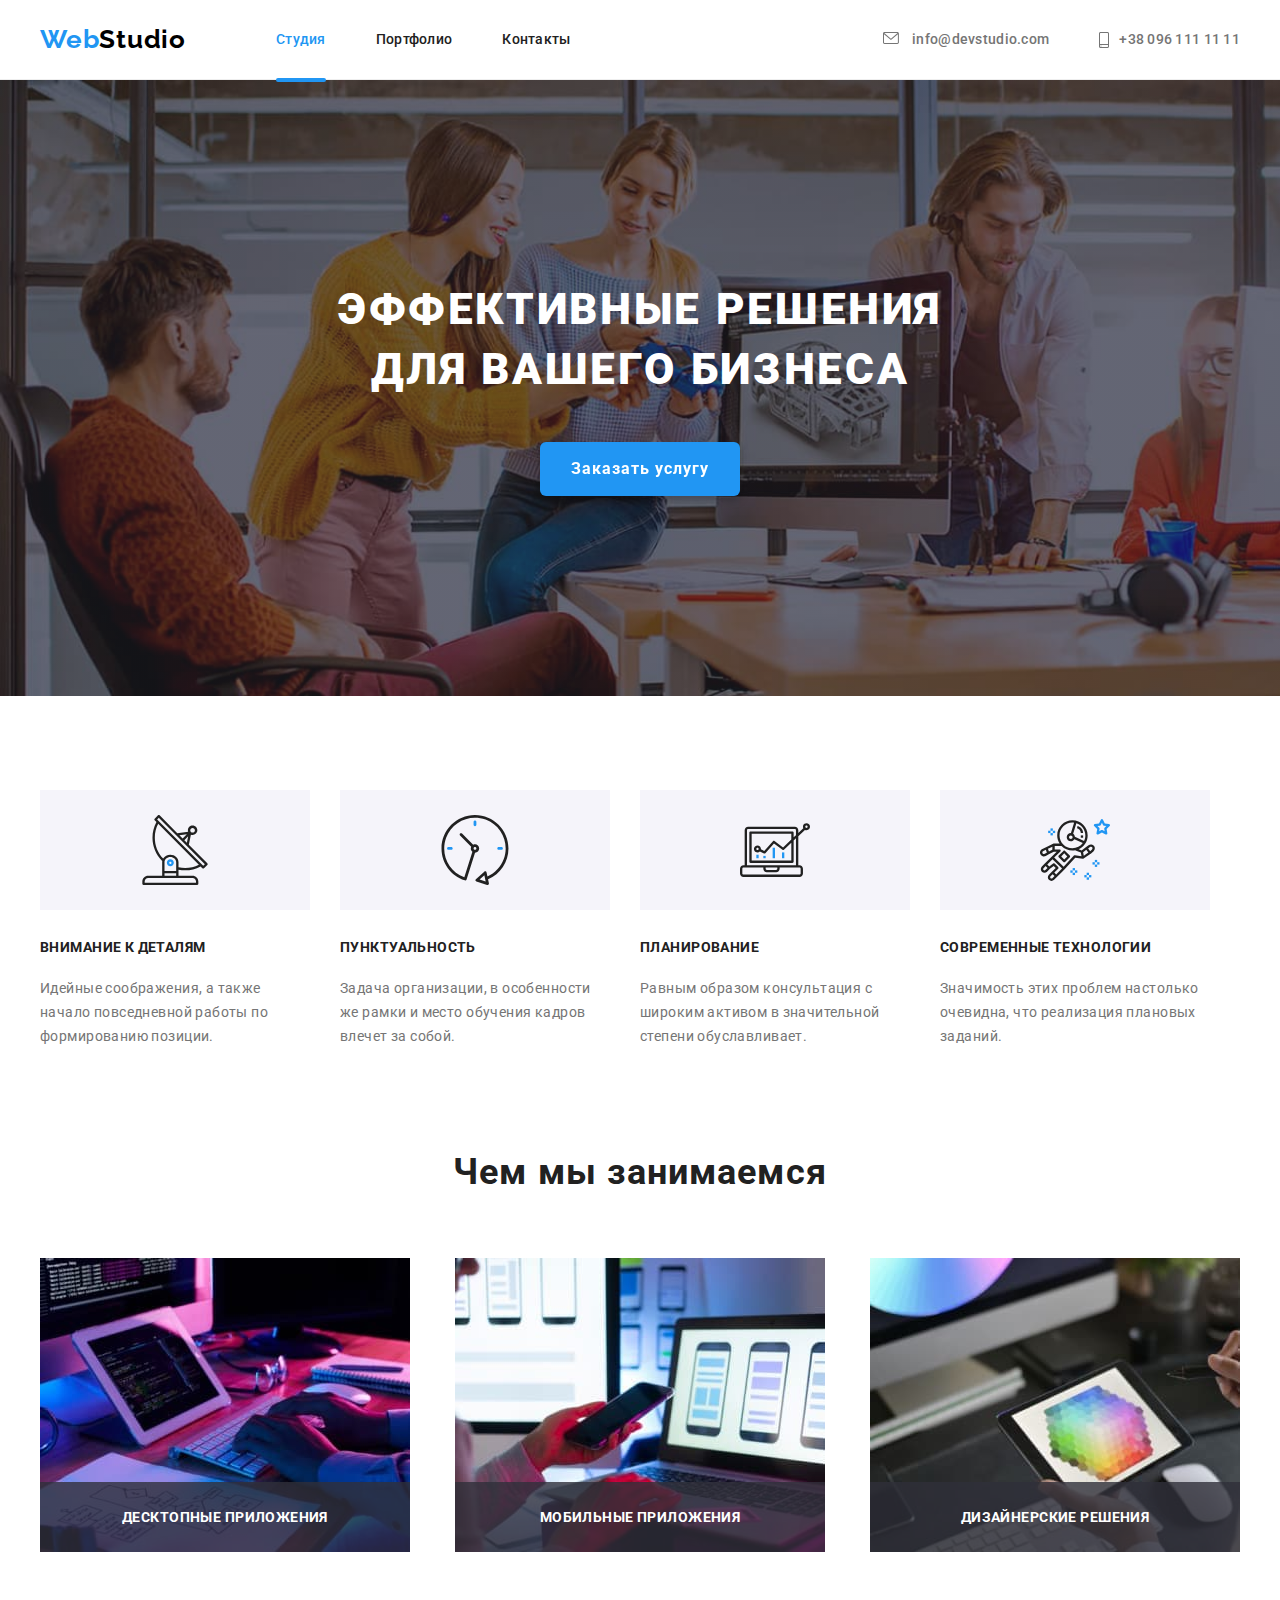
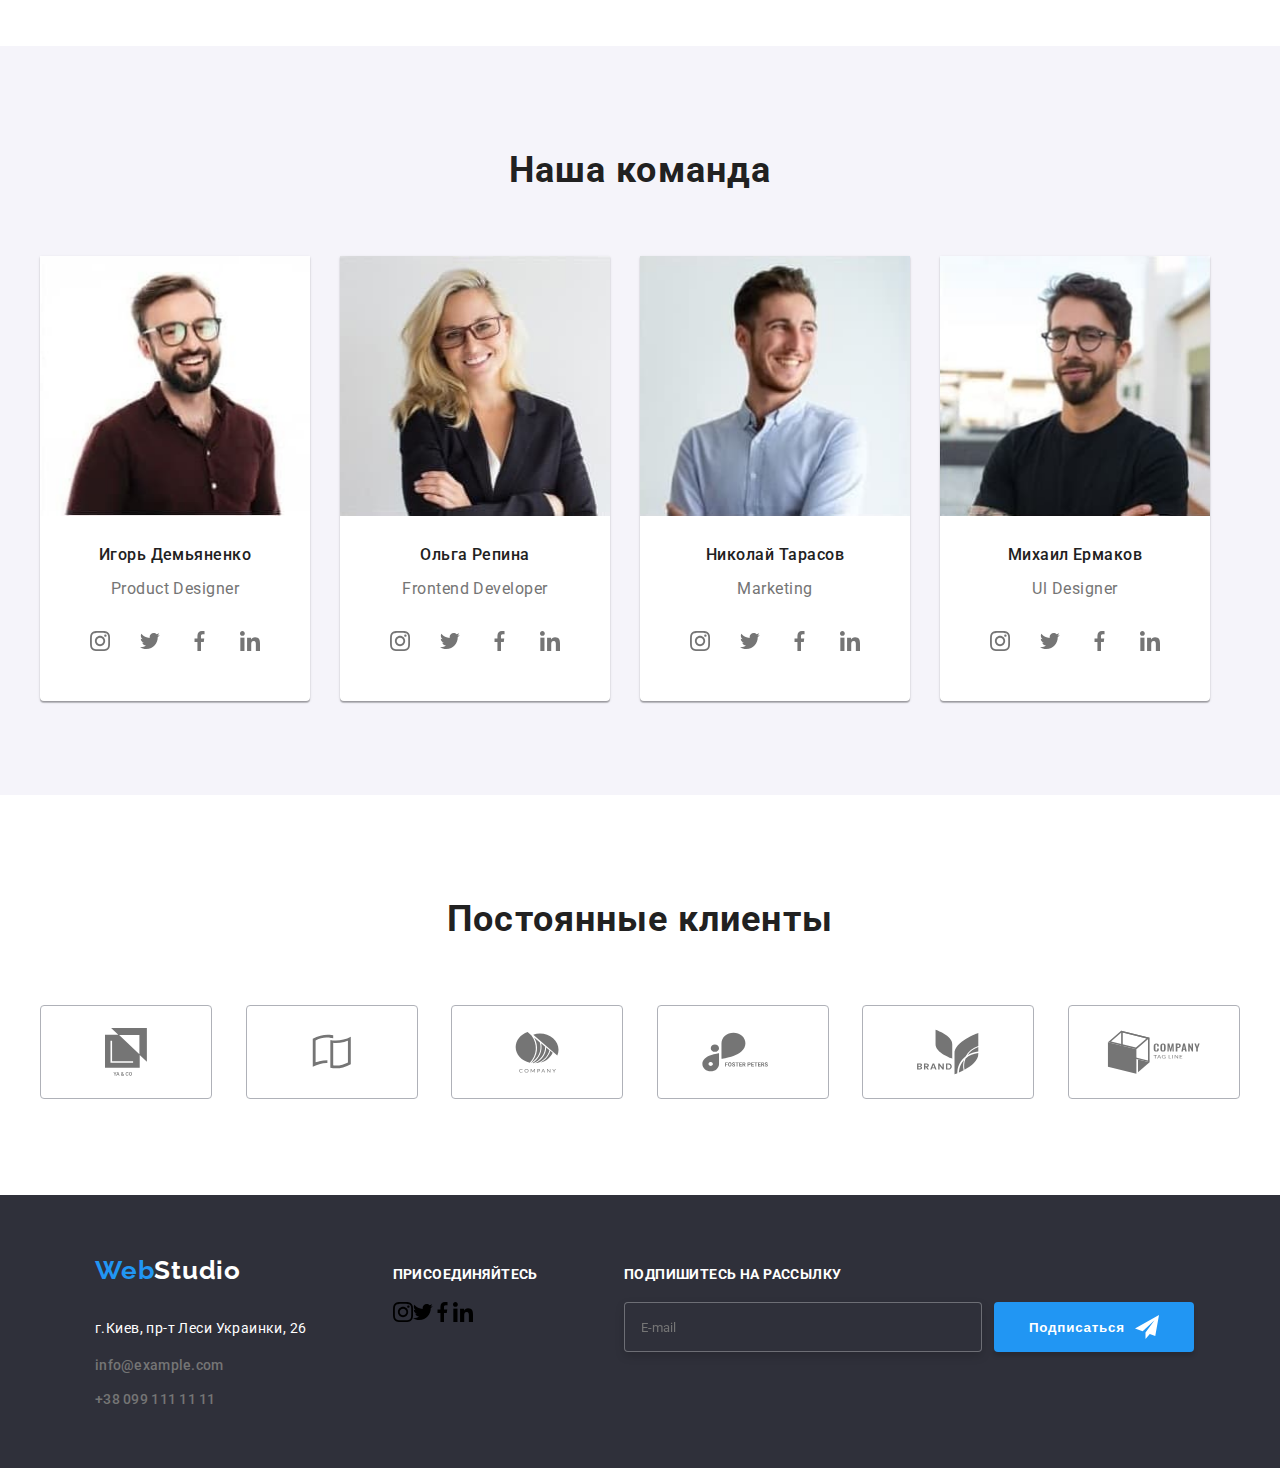
==== commit 38ab75b6: "BEM-footer" ====
--- a/index.html
+++ b/index.html
@@ -25,9 +25,9 @@
 <body>
     <!--HEADER-->
     <header class="header">
-        <div class="container header-container">
+        <div class="header__container container">
             <nav class="navigation">
-                <a class="logo link" href="./">Web<span class="logo-header-part-2">Studio</span>
+                <a class="header__logo link" href="./">Web<span class="header__logo_part-2">Studio</span>
                 </a>
 
                 <ul class="header__list list">
@@ -421,61 +421,61 @@
     </main>
 
     <!--FOOTER-->
-    <footer class="page-footer">
-        <div class="footer container">
-            <div class="footer-menu">
-                <a class="logo-footer link" href="./index.html">Web<span class="logo-footer-part-2">Studio </span>
+    <footer class="footer">
+        <div class="footer__container container">
+            <div class="footer__menu">
+                <a class="footer__logo link" href="./index.html">Web<span class="footer__logo_part-2">Studio </span>
                 </a>
                 <address>
-                    <ul class="menu-footer list">
-                        <li class="menu-footer-item">
-                            <a class="address-link link" href="https://goo.gl/maps/Fgwvw3FV3BkWmxrF7" target="blank"
+                    <ul class="footer__list list">
+                        <li class="footer__item">
+                            <a class="footer__address link" href="https://goo.gl/maps/Fgwvw3FV3BkWmxrF7" target="blank"
                                 rel="noopener noreferrer">
                                 г.Киев, пр-т Леси Украинки, 26
                             </a>
                         </li>
 
-                        <li class="menu-footer-item">
-                            <a class="mail-link link" href="mailto:info@example.com">info@example.com</a>
-                        </li>
-
-                        <li class="menu-footer-item">
-                            <a class="tel-link link" href="tel:+380991111111"> +38 099 111 11 11</a>
+                        <li class="footer__item">
+                            <a class="footer__mail link" href="mailto:info@example.com">info@example.com</a>
+                        </li>
+
+                        <li class="footer__item">
+                            <a class="footer__tel link" href="tel:+380991111111"> +38 099 111 11 11</a>
                         </li>
                     </ul>
                 </address>
             </div>
 
-            <div class="footer-social">
-                <p class="footer-social-list-title">Присоединяйтесь</p>
-                <ul class="footer-social-list list">
-                    <li class="footer-social-list-item">
-                        <a href="" class="footer-social-list-icon">
-                            <svg class="footer-icon" width="20px" height="20px">
+            <div class="footer__social">
+                <p class="footer__social-list_title">Присоединяйтесь</p>
+                <ul class="footer__social-list list">
+                    <li class="footer__social-list_item">
+                        <a href="" class="footer__social-list_icon">
+                            <svg class="footer__icon" width="20px" height="20px">
                                 <use href="./images/sprite.svg#icon-instagram">
                                 </use>
                             </svg>
                         </a>
                     </li>
-                    <li class="footer-social-list-item">
-                        <a href="" class="footer-social-list-icon">
-                            <svg class="footer-icon" width="20px" height="20px">
+                    <li class="footer__social-list_item">
+                        <a href="" class="footer__social-list_icon">
+                            <svg class="footer__icon" width="20px" height="20px">
                                 <use href="./images/sprite.svg#icon-twitter">
                                 </use>
                             </svg>
                         </a>
                     </li>
-                    <li class="footer-social-list-item">
-                        <a href="" class="footer-social-list-icon">
-                            <svg class="footer-icon" width="20px" height="20px">
+                    <li class="footer__social-list_item">
+                        <a href="" class="footer__social-list_icon">
+                            <svg class="footer__icon" width="20px" height="20px">
                                 <use href="./images/sprite.svg#icon-facebook">
                                 </use>
                             </svg>
                         </a>
                     </li>
-                    <li class="footer-social-list-item">
-                        <a href="" class="footer-social-list-icon">
-                            <svg class="footer-icon" width="20px" height="20px">
+                    <li class="footer__social-list_item">
+                        <a href="" class="footer__social-list_icon">
+                            <svg class="footer__icon" width="20px" height="20px">
                                 <use href="./images/sprite.svg#icon-linkedin">
                                 </use>
                             </svg>
--- a/css/main.min.css
+++ b/css/main.min.css
@@ -1,3 +1,3 @@
 :root{--main-font: "Roboto", sans-serif;--secondary-font: "Raleway", sans-serif;--accent-color: #2196F3;--main-text-color: #212121;--secondary-text-color: #757575;--accent-text-color: #ffffff;--background-color: #2F303A;--secondary-background-color: #F5F4FA}.visually-hidden{position:absolute !important;clip:rect(1px 1px 1px 1px);clip:rect(1px 1px 1px 1px);padding:0 !important;border:0 !important;height:1px !important;width:1px !important;overflow:hidden}h1,h2,h3,h4,h5,h6,p{margin-top:0;margin-bottom:0}ul,ol{margin-top:0;margin-bottom:0;padding-left:0}img{display:block;max-width:100%}.list{list-style:none}.link{text-decoration:none}body{font-family:var(--main-font);margin:0}.container{width:1200px;margin:0 auto;padding-left:15px;padding-right:15px}.backdrop{position:fixed;top:0;left:0;width:100vw;height:100vh;background-color:rgba(0,0,0,0.5);opacity:1;visibility:visible;pointer-events:auto;transition:opacity 250ms linear, - visibility 250ms linear}.is-hidden{opacity:0;visibility:hidden;pointer-events:none}.modal{position:absolute;left:50%;top:50%;width:528px;background-color:var(--accent-text-color);transform:translate(-50%, -50%);border-radius:4px;padding:40px;box-shadow:0px 1px 3px rgba(0,0,0,0.12),0px 1px 1px rgba(0,0,0,0.14),0px 2px 1px rgba(0,0,0,0.2)}.close-btn{position:absolute;top:8px;right:8px;width:30px;height:30px;padding:0;border-radius:50%;border:1px solid rgba(0,0,0,0.1);background-color:transparent;cursor:pointer;padding:0}.close-btn:hover{fill:var(--accent-color)}.modal-form{display:flex;flex-direction:column}.modal-form-head{font-weight:700;font-size:20px;text-align:center;margin-bottom:30px}.modal-form-field{position:relative;font-weight:400;font-size:12px;color:#757575;margin-bottom:16px}.field-title{margin-bottom:6px}.modal-form-input-wrapper{position:relative;margin-top:4px}.modal-form-input{box-sizing:border-box;width:100%;height:40px;border:1px solid rgba(33,33,33,0.2);border-radius:4px;margin-bottom:8px;padding-left:42px;transition:border-color 250ms linear;font-size:12px;color:var(--secondary-text-color)}.modal-form-input:focus{border-color:var(--accent-color);outline:none;cursor:pointer}.modal-form-icon{position:absolute;top:50%;left:12px;transform:translateY(-50%);display:block;transition:background-color 250ms linear}.modal-form-input:focus+.modal-form-icon{fill:var(--accent-color)}.modal-form-message{box-sizing:border-box;width:100%;height:120px;border:1px solid rgba(33,33,33,0.2);border-radius:4px;padding:12px 16px;resize:none}.modal-form-message:focus{outline:none;border-color:var(--accent-color);transition:background-color 250ms linear}.modal-form-message::placeholder{font-family:var(--main-font);color:rgba(117,117,117,0.5)}.modal-form-checkbox-label{display:flex;align-items:center;justify-content:center;font-family:var(--main-font);font-weight:400;line-height:1.71;letter-spacing:0.03em;font-size:14px;color:var(--secondary-text-color);margin-bottom:20px;background-position:center;background-size:cover;background-repeat:no-repeat}.modal-form-checkbox-label::before{display:block;content:"";width:16px;height:15px;border-radius:2px;border:2px solid var(--main-text-color);margin-right:8px;cursor:pointer}.modal-form-checkbox:checked+.modal-form-checkbox-label::before{background-color:var(--accent-color);background-image:url("../images/input-check.svg");background-position:center;background-repeat:no-repeat;border-radius:2px}.modal-form-checkbox:focus+.modal-form-checkbox-label::before{border:2px solid var(--accent-color);border-radius:2px}.accept-policy{font-weight:400;line-height:1.71;letter-spacing:0.03em;font-size:14px;color:var(--secondary-text-color);display:flex;align-items:center;justify-content:center;margin-bottom:20px;background-position:center;background-size:cover;background-repeat:no-repeat}.modal-form-label-link{line-height:1.71;letter-spacing:0.03em;text-decoration-line:underline;color:var(--accent-color)}.modal-form-btn{align-items:center;width:200px;height:50px;background-color:var(--accent-color);font-family:var(--main-font);font-weight:bold;font-size:16px;line-height:1.88;letter-spacing:0.06em;color:var(--accent-text-color);cursor:pointer;border:none;border-radius:4px;margin:0 auto}.header{padding-top:24px;padding-bottom:24px;border-bottom:1px solid #EEEEEE;justify-content:space-between}.header-container{display:flex;align-items:center}.navigation{display:flex;align-items:center}.logo{font-family:var(--secondary-font);font-weight:bold;font-size:26px;line-height:1.2;letter-spacing:0.03em;color:var(--accent-color);margin-right:90px}.logo-header-part-2{color:#000000}.header__list{display:flex;justify-content:space-between}.header__link{display:flex;align-items:center;font-family:var(--main-font);font-weight:500;font-size:14px;line-height:1.14;letter-spacing:0.02em;color:var(--main-text-color);transition:color 250ms;transition-timing-function:cubic-bezier(0.4, 0, 0.2, 1)}.header__link:hover,.header__link:focus{color:var(--accent-color)}.header__link.current{color:var(--accent-color);position:relative}.header__link.current::after{display:block;content:"";width:100%;height:4px;background-color:var(--accent-color);border-radius:2px;position:absolute;bottom:-34px;cursor:pointer}.header__item{display:flex;align-items:center}.header__item:not(:last-child){margin-right:50px}.header__mail{font-family:var(--main-font);font-weight:500;font-size:14px;line-height:1.14;letter-spacing:0.02em;color:var(--secondary-text-color);transition:color 250ms;transition-timing-function:cubic-bezier(0.4, 0, 0.2, 1)}.header__mail:hover,.header__mail:focus{color:var(--accent-color)}.header__tel{font-family:var(--main-font);font-weight:500;font-size:14px;line-height:1.14;letter-spacing:0.02em;color:var(--secondary-text-color);text-align:center;display:flex;transition:color 250ms;transition-timing-function:cubic-bezier(0.4, 0, 0.2, 1)}.header__tel:hover,.header__tel:focus{color:var(--accent-color)}.header__mail_icon{fill:currentColor;margin-right:10px}.header__mail_icon:hover,.header__mail_icon:focus{fill:var(--accent-color)}.header__tel_icon{padding:0;border:0;fill:currentColor;margin-right:10px}.header__tel_icon:hover,.header__tel_icon:focus{fill:var(--accent-color)}.hero{background-color:var(--main-text-color);background-image:linear-gradient(rgba(47,48,58,0.4), rgba(47,48,58,0.4)),url("../images/hero-bg.jpg");background-size:cover;text-align:center;padding-top:200px;padding-bottom:200px;max-width:2000px;margin:auto}.hero-title{width:696px;margin:0 auto;margin-bottom:42px;font-weight:900;font-size:44px;line-height:1.36;text-align:center;letter-spacing:0.06em;text-transform:uppercase;color:var(--accent-text-color)}.modal-btn{background-color:var(--accent-color);font-family:var(--main-font);font-weight:bold;font-size:16px;line-height:1.88;letter-spacing:0.06em;color:var(--accent-text-color);cursor:pointer;width:200px;padding:12px 0;border:none;border-radius:6px;filter:drop-shadow(0px 4px 4px rgba(0,0,0,0.25));animation-duration:1000ms}.our-features{padding-top:94px;padding-bottom:94px;margin:auto}.our-features-all{display:flex}.our-features-item{display:list-item}.our-features-item:not(:last-child){margin-right:30px}.our-features-title{font-family:var(--main-font);font-weight:bold;font-size:14px;line-height:1.14;letter-spacing:0.03em;text-transform:uppercase;color:var(--main-text-color);margin-bottom:20px}.our-features-description{font-family:var(--main-font);font-size:14px;line-height:1.72;letter-spacing:0.03em;color:var(--secondary-text-color);flex-basis:calc((100% - 120px) / 4)}.our-features-container{display:flex;align-items:center;justify-content:center;height:120px;width:270px;text-align:center;margin-bottom:30px;background-color:var(--secondary-background-color)}.our-features-svg{width:70px;height:70px}.what-we-do-container{padding-bottom:94px;margin:auto;position:relative}.what-we-do-all{display:flex;flex-wrap:wrap;justify-content:space-between}.what-we-do-title{font-family:var(--main-font);font-weight:bold;font-size:36px;line-height:1.67;text-align:center;letter-spacing:0.03em;color:var(--main-text-color);margin-bottom:56px}.what-we-do-item{position:relative}.what-we-do-description{position:absolute;bottom:0px;width:100%;height:70px;display:flex;align-items:center;justify-content:center;font-family:var(--main-font);font-style:normal;font-weight:bold;font-size:14px;line-height:16px;text-align:center;letter-spacing:0.03em;text-transform:uppercase;color:var(--accent-text-color);background:rgba(47,48,58,0.8)}.our-team-container{background-color:var(--secondary-background-color);text-align:center;padding-top:94px;padding-bottom:94px;margin:auto}.our-team-all{display:flex}.our-team-item:not(:last-child){margin-right:30px}.our-team-title{font-family:var(--main-font);font-weight:bold;font-size:36px;line-height:1.67;text-align:center;letter-spacing:0.03em;color:var(--main-text-color);margin-bottom:56px}.our-team-name{font-family:var(--main-font);font-weight:500;font-size:16px;line-height:1.18;letter-spacing:0.03em;color:var(--main-text-color);margin-top:30px;margin-bottom:15px}.our-team-position{font-family:var(--main-font);font-weight:normal;font-size:16px;line-height:1.18;letter-spacing:0.03em;color:var(--secondary-text-color);margin-bottom:20px}.our-team-card{background-color:var(--accent-text-color);box-shadow:0px 1px 3px rgba(0,0,0,0.12),0px 1px 1px rgba(0,0,0,0.14),0px 2px 1px rgba(0,0,0,0.2);border-radius:0px 0px 4px 4px}.team-social-list{display:flex;justify-content:space-between;padding-left:38px;padding-right:38px;padding-bottom:38px}.team-social-list-icon{width:20px;height:20px;fill:var(--secondary-text-color);transition:fill 250ms cubic-bezier(0.4, 0, 0.2, 1)}.team-social-list-link:hover .team-social-list-icon,.team-social-list-link:focus .team-social-list-icon{fill:var(--accent-text-color);background-color:var(--accent-color);transition:background-color 250ms cubic-bezier(0.4, 0, 0.2, 1)}.team-social-list-link{display:flex;align-items:center;justify-content:center;width:44px;height:44px;border-radius:50%;transition:color 250ms cubic-bezier(0.4, 0, 0.2, 1)}.team-social-list-link:hover,.team-social-list-link:focus{background-color:var(--accent-color);transition:background-color 250ms cubic-bezier(0.4, 0, 0.2, 1)}.clients-container{margin-bottom:96px}.clients-all-list{display:flex;flex-wrap:wrap;justify-content:space-between}.clients-title{font-family:var(--main-font);font-weight:bold;font-size:36px;line-height:1.67;text-align:center;letter-spacing:0.03em;color:var(--main-text-color);margin-top:94px;margin-bottom:56px}.clients-item{justify-content:center;align-items:center;width:170px;height:92px;border:1px solid #AFB1B8;border-radius:4px;cursor:pointer;transition:border 250ms cubic-bezier(0.4, 0, 0.2, 1),fill 250ms cubic-bezier(0.4, 0, 0.2, 1)}.clients-item:hover,.clients-item:focus{border-color:var(--accent-color)}.clients-link{display:flex;justify-content:center;align-items:center;width:170px;height:92px}.clients-svg{fill:var(--secondary-text-color);transition:transform 500ms linear;transition-timing-function:cubic-bezier(0.4, 0, 0.2, 1)}.clients-item:hover .clients-svg,.clients-item:focus .clients-svg{fill:var(--accent-color)}.portfolio{padding-top:94px;padding-bottom:94px}.portfolio-projects{max-width:1600px;margin:auto}.portfolio-buttons{padding-bottom:50px;margin:auto}.portfolio-buttons-all{display:flex;justify-content:center}.porfolio-buttons-item{background-color:var(--secondary-background-color);font-family:var(--main-font);font-style:normal;font-weight:500;font-size:16px;line-height:26px;text-align:center;letter-spacing:0.03em;color:var(--main-text-color);cursor:pointer;margin-right:5px;border:none;border-radius:4px;padding:6px 22px;transition:color 250ms cubic-bezier(0.4, 0, 0.2, 1)}.porfolio-buttons-item:not(:last-child){margin-right:5px}.porfolio-buttons-item.current{color:var(--accent-color)}.porfolio-buttons-item:hover,.porfolio-buttons-item:focus{background-color:var(--accent-color);color:var(--accent-text-color);box-shadow:0px 3px 1px rgba(0,0,0,0.1),0px 1px 2px rgba(0,0,0,0.08),0px 2px 2px rgba(0,0,0,0.12);transition:background-color 250ms cubic-bezier(0.4, 0, 0.2, 1),color 250ms cubic-bezier(0.4, 0, 0.2, 1)}.portfolio-name{font-family:var(--main-font);font-style:normal;font-weight:bold;font-size:18px;line-height:36px;letter-spacing:0.06em;color:var(--main-text-color)}.portfolio-type{font-family:var(--main-font);font-style:normal;font-weight:normal;font-size:16px;line-height:30px;letter-spacing:0.03em;color:var(--secondary-text-color)}.portfolio-projects-all{display:flex;flex-wrap:wrap;margin-left:-30px;margin-top:-30px}.portfolio-projects-item{flex-basis:calc((100% - 90px) / 3);margin-left:30px;margin-top:30px}.portfolio-projects-item:hover{box-shadow:0px 1px 1px rgba(0,0,0,0.12),0px 4px 4px rgba(0,0,0,0.06),1px 4px 6px rgba(0,0,0,0.16);cursor:pointer}.portfolio-text{padding-top:20px;padding-bottom:20px;padding-left:24px;padding-right:24px;border:1px solid #EEEEEE;border-top:none}.portfolio-projects-link{display:block}.portfolio-projects-img-wrapper{position:relative;overflow:hidden}.overlay{background-color:rgba(33,150,243,0.9);font-family:Roboto;font-size:18px;line-height:28px;letter-spacing:0.03em;color:var(--accent-text-color);position:absolute;overflow:auto;opacity:0;top:0;left:0;width:100%;height:100%;padding:64px 24px 64px 24px;transform:translateY(100%);transition:transform 250ms;transition-timing-function:cubic-bezier(0.4, 0, 0.2, 1)}.portfolio-projects-link:hover .overlay .portfolio-projects-link:focus .overlay{transform:translateY(0);opacity:1}.portfolio-projects-link:hover .overlay{transform:translateY(0);opacity:1}.page-footer{background-color:var(--background-color);padding-top:60px;padding-bottom:60px;margin:auto}.footer-menu{align-items:center}.logo-footer{margin-bottom:30px;display:block;font-family:var(--secondary-font);font-weight:bold;font-size:26px;line-height:1.2;letter-spacing:0.03em;color:var(--accent-color)}.logo-footer-part-2{color:var(--accent-text-color)}.address-link{font-family:var(--main-font);font-style:normal;font-weight:normal;font-size:14px;line-height:1.72;letter-spacing:0.03em;color:var(--accent-text-color);transition:color 250ms;transition-timing-function:cubic-bezier(0.4, 0, 0.2, 1)}.address-link:hover,.address-link:focus{color:var(--accent-color)}.mail-link{font-family:var(--main-font);font-weight:500;font-style:normal;font-size:14px;line-height:1.14;letter-spacing:0.02em;color:var(--secondary-text-color);transition:color 250ms;transition-timing-function:cubic-bezier(0.4, 0, 0.2, 1)}.mail-link:hover,.mail-link:focus{color:var(--accent-color)}.tel-link{font-family:var(--main-font);font-style:normal;font-weight:500;font-size:14px;line-height:1.14;letter-spacing:0.02em;color:var(--secondary-text-color);transition:color 250ms;transition-timing-function:cubic-bezier(0.4, 0, 0.2, 1)}.tel-link:hover,.tel-link:focus{color:var(--accent-color)}.menu-footer-item:not(:last-child){margin-bottom:15px}.footer{display:flex;margin-left:80px;align-items:baseline}.footer-social{margin-left:86px}.footer-social-list-title{font-weight:bold;font-size:14px;line-height:16px;letter-spacing:0.03em;text-transform:uppercase;color:var(--accent-text-color);margin-bottom:20px}.footer-social-list{display:flex}.footer-social-list-item{margin-right:10px}.footer-social-list-icon{display:flex;justify-content:center;align-items:center;width:44px;height:44px;border-radius:50%;color:var(--accent-text-color);background-color:rgba(255,255,255,0.1)}.footer-social-list-icon:hover,.footer-social-list-icon:focus{fill:var(--accent-text-color);background-color:var(--accent-color);transition:background-color 250ms cubic-bezier(0.4, 0, 0.2, 1)}.footer-icon{fill:currentColor}.footer-form{display:flex;margin-left:86px}.footer-form-title{align-items:center;font-weight:bold;font-size:14px;line-height:16px;letter-spacing:0.03em;text-transform:uppercase;color:var(--accent-text-color);margin-bottom:20px;margin-left:86px}.footer-form-input{width:358px;height:50px;border:1px solid rgba(255,255,255,0.3);box-sizing:border-box;filter:drop-shadow(0px 4px 4px rgba(0,0,0,0.15));border-radius:4px;background-color:var(--background-color);padding-left:16px;color:var(--accent-text-color)}.footer-form-input::placeholder{font-family:var(--main-font);color:var(--secondary-text-color)}.footer-form-btn{display:flex;width:200px;height:50px;background:var(--accent-color);box-shadow:0px 4px 4px rgba(0,0,0,0.15);border-radius:4px;border:transparent;align-items:center;text-align:center;justify-content:center;letter-spacing:0.06em;font-weight:bold;color:var(--accent-text-color);margin-left:12px;cursor:pointer}.footer-form-icon{width:24px;height:24px;margin-left:10px}
+ visibility 250ms linear}.is-hidden{opacity:0;visibility:hidden;pointer-events:none}.modal{position:absolute;left:50%;top:50%;width:528px;background-color:var(--accent-text-color);transform:translate(-50%, -50%);border-radius:4px;padding:40px;box-shadow:0px 1px 3px rgba(0,0,0,0.12),0px 1px 1px rgba(0,0,0,0.14),0px 2px 1px rgba(0,0,0,0.2)}.close-btn{position:absolute;top:8px;right:8px;width:30px;height:30px;padding:0;border-radius:50%;border:1px solid rgba(0,0,0,0.1);background-color:transparent;cursor:pointer;padding:0}.close-btn:hover{fill:var(--accent-color)}.modal-form{display:flex;flex-direction:column}.modal-form-head{font-weight:700;font-size:20px;text-align:center;margin-bottom:30px}.modal-form-field{position:relative;font-weight:400;font-size:12px;color:#757575;margin-bottom:16px}.field-title{margin-bottom:6px}.modal-form-input-wrapper{position:relative;margin-top:4px}.modal-form-input{box-sizing:border-box;width:100%;height:40px;border:1px solid rgba(33,33,33,0.2);border-radius:4px;margin-bottom:8px;padding-left:42px;transition:border-color 250ms linear;font-size:12px;color:var(--secondary-text-color)}.modal-form-input:focus{border-color:var(--accent-color);outline:none;cursor:pointer}.modal-form-icon{position:absolute;top:50%;left:12px;transform:translateY(-50%);display:block;transition:background-color 250ms linear}.modal-form-input:focus+.modal-form-icon{fill:var(--accent-color)}.modal-form-message{box-sizing:border-box;width:100%;height:120px;border:1px solid rgba(33,33,33,0.2);border-radius:4px;padding:12px 16px;resize:none}.modal-form-message:focus{outline:none;border-color:var(--accent-color);transition:background-color 250ms linear}.modal-form-message::placeholder{font-family:var(--main-font);color:rgba(117,117,117,0.5)}.modal-form-checkbox-label{display:flex;align-items:center;justify-content:center;font-family:var(--main-font);font-weight:400;line-height:1.71;letter-spacing:0.03em;font-size:14px;color:var(--secondary-text-color);margin-bottom:20px;background-position:center;background-size:cover;background-repeat:no-repeat}.modal-form-checkbox-label::before{display:block;content:"";width:16px;height:15px;border-radius:2px;border:2px solid var(--main-text-color);margin-right:8px;cursor:pointer}.modal-form-checkbox:checked+.modal-form-checkbox-label::before{background-color:var(--accent-color);background-image:url("../images/input-check.svg");background-position:center;background-repeat:no-repeat;border-radius:2px}.modal-form-checkbox:focus+.modal-form-checkbox-label::before{border:2px solid var(--accent-color);border-radius:2px}.accept-policy{font-weight:400;line-height:1.71;letter-spacing:0.03em;font-size:14px;color:var(--secondary-text-color);display:flex;align-items:center;justify-content:center;margin-bottom:20px;background-position:center;background-size:cover;background-repeat:no-repeat}.modal-form-label-link{line-height:1.71;letter-spacing:0.03em;text-decoration-line:underline;color:var(--accent-color)}.modal-form-btn{align-items:center;width:200px;height:50px;background-color:var(--accent-color);font-family:var(--main-font);font-weight:bold;font-size:16px;line-height:1.88;letter-spacing:0.06em;color:var(--accent-text-color);cursor:pointer;border:none;border-radius:4px;margin:0 auto}.header{padding-top:24px;padding-bottom:24px;border-bottom:1px solid #EEEEEE}.header__container{display:flex;align-items:center}.navigation{display:flex;align-items:center}.header__logo{font-family:var(--secondary-font);font-weight:bold;font-size:26px;line-height:1.2;letter-spacing:0.03em;color:var(--accent-color);margin-right:90px}.header__logo_part-2{color:#000000}.header__list{display:flex;margin-left:auto}.header__link{display:flex;align-items:center;font-family:var(--main-font);font-weight:500;font-size:14px;line-height:1.14;letter-spacing:0.02em;color:var(--main-text-color);transition:color 250ms;transition-timing-function:cubic-bezier(0.4, 0, 0.2, 1)}.header__link:hover,.header__link:focus{color:var(--accent-color)}.header__link.current{color:var(--accent-color);position:relative}.header__link.current::after{display:block;content:"";width:100%;height:4px;background-color:var(--accent-color);border-radius:2px;position:absolute;bottom:-34px;cursor:pointer}.header__item{display:flex;align-items:center}.header__item:not(:last-child){margin-right:50px}.header__mail{font-family:var(--main-font);font-weight:500;font-size:14px;line-height:1.14;letter-spacing:0.02em;color:var(--secondary-text-color);transition:color 250ms;transition-timing-function:cubic-bezier(0.4, 0, 0.2, 1)}.header__mail:hover,.header__mail:focus{color:var(--accent-color)}.header__tel{font-family:var(--main-font);font-weight:500;font-size:14px;line-height:1.14;letter-spacing:0.02em;color:var(--secondary-text-color);text-align:center;display:flex;transition:color 250ms;transition-timing-function:cubic-bezier(0.4, 0, 0.2, 1)}.header__tel:hover,.header__tel:focus{color:var(--accent-color)}.header__mail_icon{fill:currentColor;margin-right:10px}.header__mail_icon:hover,.header__mail_icon:focus{fill:var(--accent-color)}.header__tel_icon{padding:0;border:0;fill:currentColor;margin-right:10px}.header__tel_icon:hover,.header__tel_icon:focus{fill:var(--accent-color)}.hero{background-color:var(--main-text-color);background-image:linear-gradient(rgba(47,48,58,0.4), rgba(47,48,58,0.4)),url("../images/hero-bg.jpg");background-size:cover;text-align:center;padding-top:200px;padding-bottom:200px;max-width:2000px;margin:auto}.hero-title{width:696px;margin:0 auto;margin-bottom:42px;font-weight:900;font-size:44px;line-height:1.36;text-align:center;letter-spacing:0.06em;text-transform:uppercase;color:var(--accent-text-color)}.modal-btn{background-color:var(--accent-color);font-family:var(--main-font);font-weight:bold;font-size:16px;line-height:1.88;letter-spacing:0.06em;color:var(--accent-text-color);cursor:pointer;width:200px;padding:12px 0;border:none;border-radius:6px;filter:drop-shadow(0px 4px 4px rgba(0,0,0,0.25));animation-duration:1000ms}.our-features{padding-top:94px;padding-bottom:94px;margin:auto}.our-features-all{display:flex}.our-features-item{display:list-item}.our-features-item:not(:last-child){margin-right:30px}.our-features-title{font-family:var(--main-font);font-weight:bold;font-size:14px;line-height:1.14;letter-spacing:0.03em;text-transform:uppercase;color:var(--main-text-color);margin-bottom:20px}.our-features-description{font-family:var(--main-font);font-size:14px;line-height:1.72;letter-spacing:0.03em;color:var(--secondary-text-color);flex-basis:calc((100% - 120px) / 4)}.our-features-container{display:flex;align-items:center;justify-content:center;height:120px;width:270px;text-align:center;margin-bottom:30px;background-color:var(--secondary-background-color)}.our-features-svg{width:70px;height:70px}.what-we-do-container{padding-bottom:94px;margin:auto;position:relative}.what-we-do-all{display:flex;flex-wrap:wrap;justify-content:space-between}.what-we-do-title{font-family:var(--main-font);font-weight:bold;font-size:36px;line-height:1.67;text-align:center;letter-spacing:0.03em;color:var(--main-text-color);margin-bottom:56px}.what-we-do-item{position:relative}.what-we-do-description{position:absolute;bottom:0px;width:100%;height:70px;display:flex;align-items:center;justify-content:center;font-family:var(--main-font);font-style:normal;font-weight:bold;font-size:14px;line-height:16px;text-align:center;letter-spacing:0.03em;text-transform:uppercase;color:var(--accent-text-color);background:rgba(47,48,58,0.8)}.our-team-container{background-color:var(--secondary-background-color);text-align:center;padding-top:94px;padding-bottom:94px;margin:auto}.our-team-all{display:flex}.our-team-item:not(:last-child){margin-right:30px}.our-team-title{font-family:var(--main-font);font-weight:bold;font-size:36px;line-height:1.67;text-align:center;letter-spacing:0.03em;color:var(--main-text-color);margin-bottom:56px}.our-team-name{font-family:var(--main-font);font-weight:500;font-size:16px;line-height:1.18;letter-spacing:0.03em;color:var(--main-text-color);margin-top:30px;margin-bottom:15px}.our-team-position{font-family:var(--main-font);font-weight:normal;font-size:16px;line-height:1.18;letter-spacing:0.03em;color:var(--secondary-text-color);margin-bottom:20px}.our-team-card{background-color:var(--accent-text-color);box-shadow:0px 1px 3px rgba(0,0,0,0.12),0px 1px 1px rgba(0,0,0,0.14),0px 2px 1px rgba(0,0,0,0.2);border-radius:0px 0px 4px 4px}.team-social-list{display:flex;justify-content:space-between;padding-left:38px;padding-right:38px;padding-bottom:38px}.team-social-list-icon{width:20px;height:20px;fill:var(--secondary-text-color);transition:fill 250ms cubic-bezier(0.4, 0, 0.2, 1)}.team-social-list-link:hover .team-social-list-icon,.team-social-list-link:focus .team-social-list-icon{fill:var(--accent-text-color);background-color:var(--accent-color);transition:background-color 250ms cubic-bezier(0.4, 0, 0.2, 1)}.team-social-list-link{display:flex;align-items:center;justify-content:center;width:44px;height:44px;border-radius:50%;transition:color 250ms cubic-bezier(0.4, 0, 0.2, 1)}.team-social-list-link:hover,.team-social-list-link:focus{background-color:var(--accent-color);transition:background-color 250ms cubic-bezier(0.4, 0, 0.2, 1)}.clients-container{margin-bottom:96px}.clients-all-list{display:flex;flex-wrap:wrap;justify-content:space-between}.clients-title{font-family:var(--main-font);font-weight:bold;font-size:36px;line-height:1.67;text-align:center;letter-spacing:0.03em;color:var(--main-text-color);margin-top:94px;margin-bottom:56px}.clients-item{justify-content:center;align-items:center;width:170px;height:92px;border:1px solid #AFB1B8;border-radius:4px;cursor:pointer;transition:border 250ms cubic-bezier(0.4, 0, 0.2, 1),fill 250ms cubic-bezier(0.4, 0, 0.2, 1)}.clients-item:hover,.clients-item:focus{border-color:var(--accent-color)}.clients-link{display:flex;justify-content:center;align-items:center;width:170px;height:92px}.clients-svg{fill:var(--secondary-text-color);transition:transform 500ms linear;transition-timing-function:cubic-bezier(0.4, 0, 0.2, 1)}.clients-item:hover .clients-svg,.clients-item:focus .clients-svg{fill:var(--accent-color)}.portfolio{padding-top:94px;padding-bottom:94px}.portfolio-projects{max-width:1600px;margin:auto}.portfolio-buttons{padding-bottom:50px;margin:auto}.portfolio-buttons-all{display:flex;justify-content:center}.porfolio-buttons-item{background-color:var(--secondary-background-color);font-family:var(--main-font);font-style:normal;font-weight:500;font-size:16px;line-height:26px;text-align:center;letter-spacing:0.03em;color:var(--main-text-color);cursor:pointer;margin-right:5px;border:none;border-radius:4px;padding:6px 22px;transition:color 250ms cubic-bezier(0.4, 0, 0.2, 1)}.porfolio-buttons-item:not(:last-child){margin-right:5px}.porfolio-buttons-item.current{color:var(--accent-color)}.porfolio-buttons-item:hover,.porfolio-buttons-item:focus{background-color:var(--accent-color);color:var(--accent-text-color);box-shadow:0px 3px 1px rgba(0,0,0,0.1),0px 1px 2px rgba(0,0,0,0.08),0px 2px 2px rgba(0,0,0,0.12);transition:background-color 250ms cubic-bezier(0.4, 0, 0.2, 1),color 250ms cubic-bezier(0.4, 0, 0.2, 1)}.portfolio-name{font-family:var(--main-font);font-style:normal;font-weight:bold;font-size:18px;line-height:36px;letter-spacing:0.06em;color:var(--main-text-color)}.portfolio-type{font-family:var(--main-font);font-style:normal;font-weight:normal;font-size:16px;line-height:30px;letter-spacing:0.03em;color:var(--secondary-text-color)}.portfolio-projects-all{display:flex;flex-wrap:wrap;margin-left:-30px;margin-top:-30px}.portfolio-projects-item{flex-basis:calc((100% - 90px) / 3);margin-left:30px;margin-top:30px}.portfolio-projects-item:hover{box-shadow:0px 1px 1px rgba(0,0,0,0.12),0px 4px 4px rgba(0,0,0,0.06),1px 4px 6px rgba(0,0,0,0.16);cursor:pointer}.portfolio-text{padding-top:20px;padding-bottom:20px;padding-left:24px;padding-right:24px;border:1px solid #EEEEEE;border-top:none}.portfolio-projects-link{display:block}.portfolio-projects-img-wrapper{position:relative;overflow:hidden}.overlay{background-color:rgba(33,150,243,0.9);font-family:Roboto;font-size:18px;line-height:28px;letter-spacing:0.03em;color:var(--accent-text-color);position:absolute;overflow:auto;opacity:0;top:0;left:0;width:100%;height:100%;padding:64px 24px 64px 24px;transform:translateY(100%);transition:transform 250ms;transition-timing-function:cubic-bezier(0.4, 0, 0.2, 1)}.portfolio-projects-link:hover .overlay .portfolio-projects-link:focus .overlay{transform:translateY(0);opacity:1}.portfolio-projects-link:hover .overlay{transform:translateY(0);opacity:1}.footer{background-color:var(--background-color);padding-top:60px;padding-bottom:60px;margin:auto}.footer__list{align-items:center}.footer__logo{margin-bottom:30px;display:block;font-family:var(--secondary-font);font-weight:bold;font-size:26px;line-height:1.2;letter-spacing:0.03em;color:var(--accent-color)}.footer__logo_part-2{color:var(--accent-text-color)}.footer__address{font-family:var(--main-font);font-style:normal;font-weight:normal;font-size:14px;line-height:1.72;letter-spacing:0.03em;color:var(--accent-text-color);transition:color 250ms;transition-timing-function:cubic-bezier(0.4, 0, 0.2, 1)}.footer__address:hover,.footer__address:focus{color:var(--accent-color)}.footer__mail{font-family:var(--main-font);font-weight:500;font-style:normal;font-size:14px;line-height:1.14;letter-spacing:0.02em;color:var(--secondary-text-color);transition:color 250ms;transition-timing-function:cubic-bezier(0.4, 0, 0.2, 1)}.footer__mail:hover,.footer__mail:focus{color:var(--accent-color)}.footer__tel{font-family:var(--main-font);font-style:normal;font-weight:500;font-size:14px;line-height:1.14;letter-spacing:0.02em;color:var(--secondary-text-color);transition:color 250ms;transition-timing-function:cubic-bezier(0.4, 0, 0.2, 1)}.footer__tel:hover,.footer__tel:focus{color:var(--accent-color)}.footer__item:not(:last-child){margin-bottom:15px}.footer__container{display:flex;margin-left:80px;align-items:baseline}.footer__social{margin-left:86px}.footer__social-list{display:flex}.footer-social-list_item{margin-right:10px}.footer__social-list_title{font-weight:bold;font-size:14px;line-height:16px;letter-spacing:0.03em;text-transform:uppercase;color:var(--accent-text-color);margin-bottom:20px}.footer-social-list-icon{display:flex;justify-content:center;align-items:center;width:44px;height:44px;border-radius:50%;color:var(--accent-text-color);background-color:rgba(255,255,255,0.1)}.footer-social-list-icon:hover,.footer-social-list-icon:focus{fill:var(--accent-text-color);background-color:var(--accent-color);transition:background-color 250ms cubic-bezier(0.4, 0, 0.2, 1)}.footer-icon{fill:currentColor}.footer-form{display:flex;margin-left:86px}.footer-form-title{align-items:center;font-weight:bold;font-size:14px;line-height:16px;letter-spacing:0.03em;text-transform:uppercase;color:var(--accent-text-color);margin-bottom:20px;margin-left:86px}.footer-form-input{width:358px;height:50px;border:1px solid rgba(255,255,255,0.3);box-sizing:border-box;filter:drop-shadow(0px 4px 4px rgba(0,0,0,0.15));border-radius:4px;background-color:var(--background-color);padding-left:16px;color:var(--accent-text-color)}.footer-form-input::placeholder{font-family:var(--main-font);color:var(--secondary-text-color)}.footer-form-btn{display:flex;width:200px;height:50px;background:var(--accent-color);box-shadow:0px 4px 4px rgba(0,0,0,0.15);border-radius:4px;border:transparent;align-items:center;text-align:center;justify-content:center;letter-spacing:0.06em;font-weight:bold;color:var(--accent-text-color);margin-left:12px;cursor:pointer}.footer-form-icon{width:24px;height:24px;margin-left:10px}
 /*# sourceMappingURL=main.min.css.map */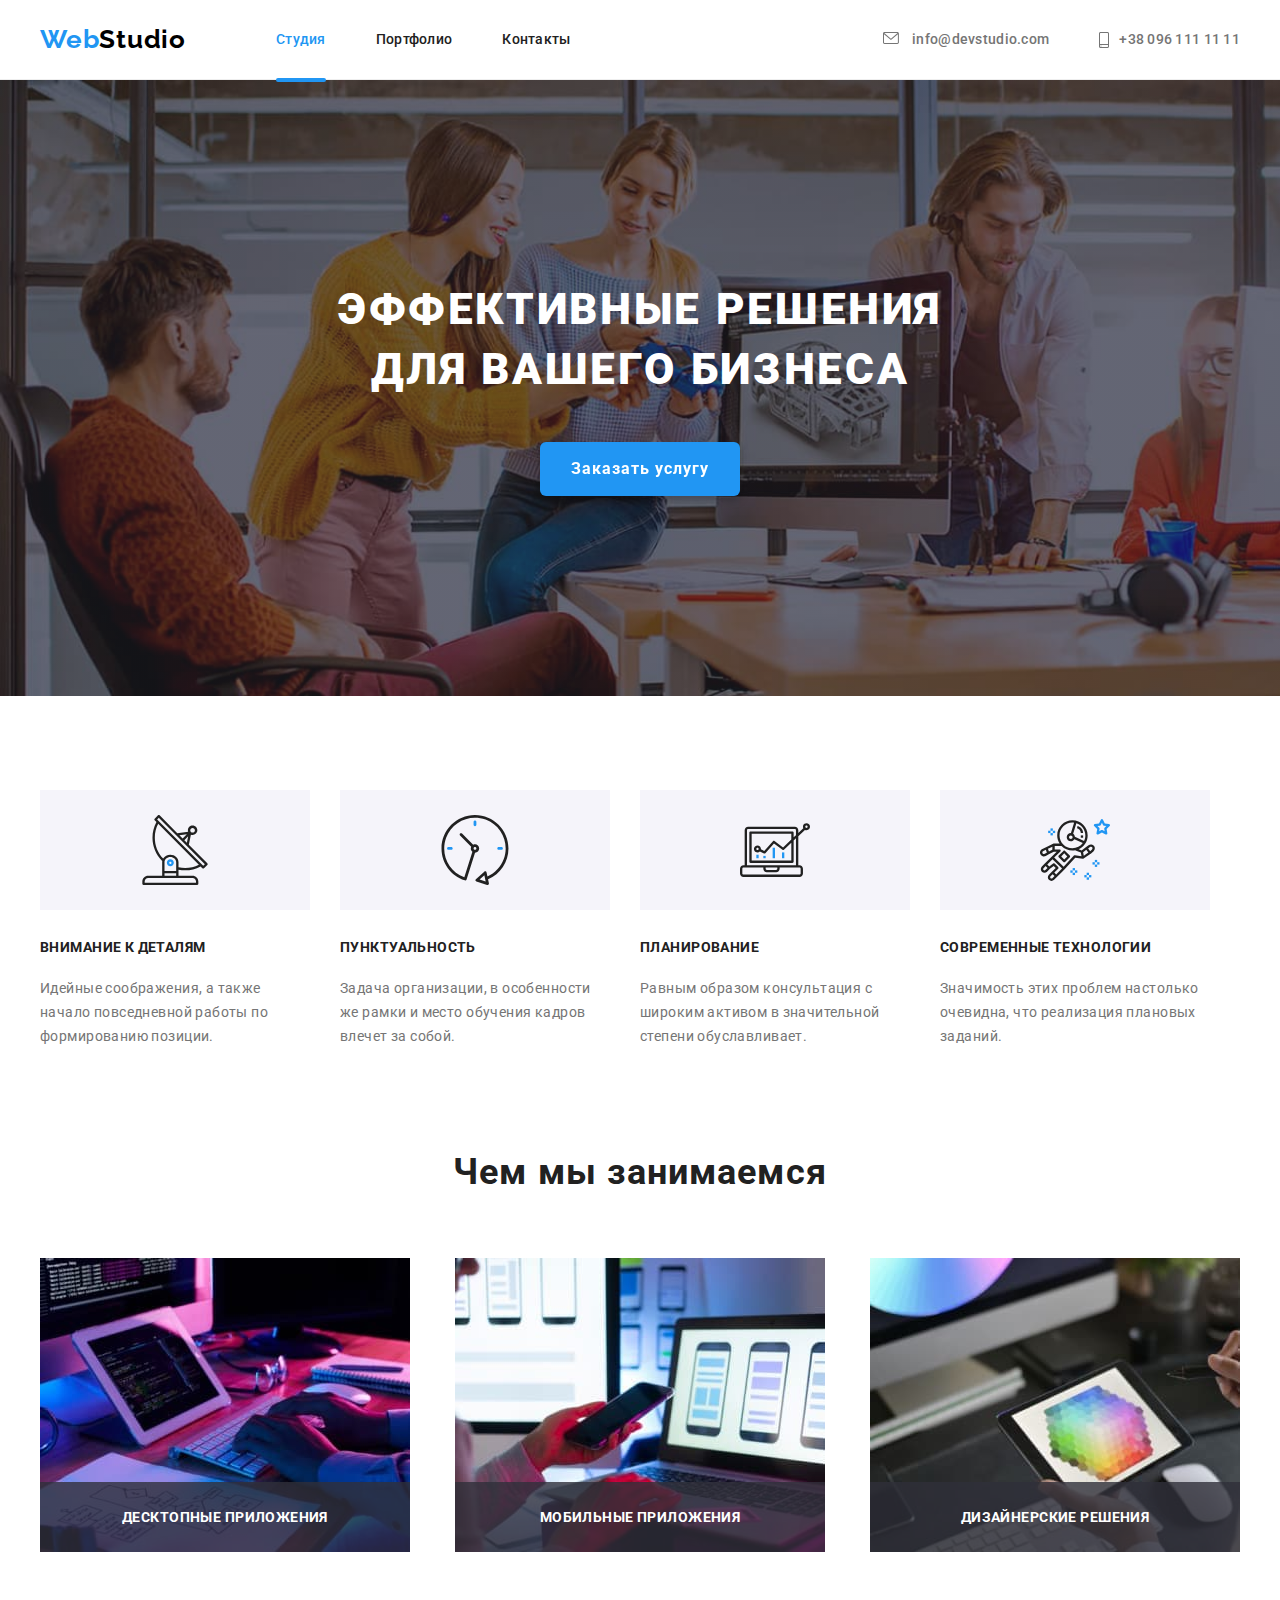
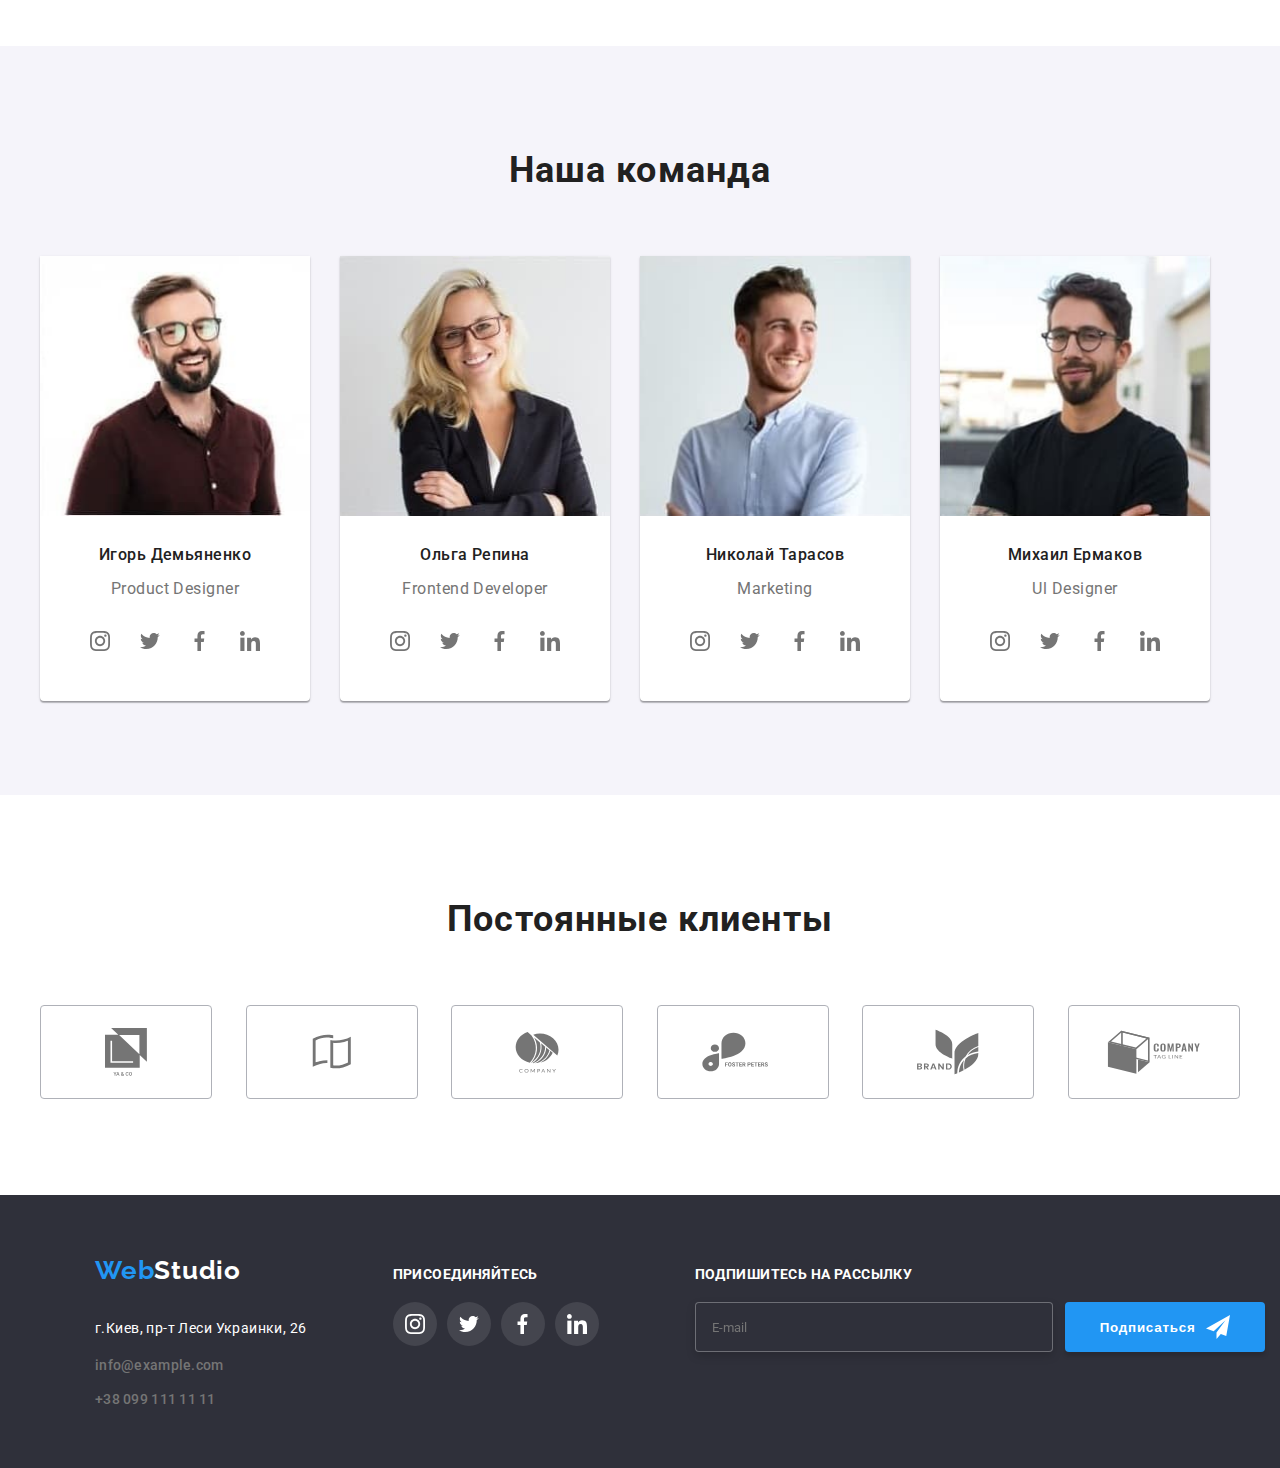
==== commit f2e33b9f: "BEM__header_footer" ====
--- a/index.html
+++ b/index.html
@@ -484,12 +484,12 @@
                 </ul>
             </div>
 
-            <div class="footer-form-holder">
-                <p class="footer-form-title">Подпишитесь на рассылку</p>
-                <form class="footer-form">
-                    <input type="email" class="footer-form-input" name="user-email" placeholder="E-mail" required="">
-                    <button type="submit" class="footer-form-btn">Подписаться
-                        <svg class="footer-form-icon">
+            <div class="footer__form_holder">
+                <p class="footer__form_title">Подпишитесь на рассылку</p>
+                <form class="footer__form">
+                    <input type="email" class="footer__form_input" name="user-email" placeholder="E-mail" required="">
+                    <button type="submit" class="footer__form_btn">Подписаться
+                        <svg class="footer__form_icon">
                             <use href="./images/sprite.svg#icon-send">
                             </use>
                         </svg>
--- a/css/main.min.css
+++ b/css/main.min.css
@@ -1,3 +1,3 @@
 :root{--main-font: "Roboto", sans-serif;--secondary-font: "Raleway", sans-serif;--accent-color: #2196F3;--main-text-color: #212121;--secondary-text-color: #757575;--accent-text-color: #ffffff;--background-color: #2F303A;--secondary-background-color: #F5F4FA}.visually-hidden{position:absolute !important;clip:rect(1px 1px 1px 1px);clip:rect(1px 1px 1px 1px);padding:0 !important;border:0 !important;height:1px !important;width:1px !important;overflow:hidden}h1,h2,h3,h4,h5,h6,p{margin-top:0;margin-bottom:0}ul,ol{margin-top:0;margin-bottom:0;padding-left:0}img{display:block;max-width:100%}.list{list-style:none}.link{text-decoration:none}body{font-family:var(--main-font);margin:0}.container{width:1200px;margin:0 auto;padding-left:15px;padding-right:15px}.backdrop{position:fixed;top:0;left:0;width:100vw;height:100vh;background-color:rgba(0,0,0,0.5);opacity:1;visibility:visible;pointer-events:auto;transition:opacity 250ms linear, - visibility 250ms linear}.is-hidden{opacity:0;visibility:hidden;pointer-events:none}.modal{position:absolute;left:50%;top:50%;width:528px;background-color:var(--accent-text-color);transform:translate(-50%, -50%);border-radius:4px;padding:40px;box-shadow:0px 1px 3px rgba(0,0,0,0.12),0px 1px 1px rgba(0,0,0,0.14),0px 2px 1px rgba(0,0,0,0.2)}.close-btn{position:absolute;top:8px;right:8px;width:30px;height:30px;padding:0;border-radius:50%;border:1px solid rgba(0,0,0,0.1);background-color:transparent;cursor:pointer;padding:0}.close-btn:hover{fill:var(--accent-color)}.modal-form{display:flex;flex-direction:column}.modal-form-head{font-weight:700;font-size:20px;text-align:center;margin-bottom:30px}.modal-form-field{position:relative;font-weight:400;font-size:12px;color:#757575;margin-bottom:16px}.field-title{margin-bottom:6px}.modal-form-input-wrapper{position:relative;margin-top:4px}.modal-form-input{box-sizing:border-box;width:100%;height:40px;border:1px solid rgba(33,33,33,0.2);border-radius:4px;margin-bottom:8px;padding-left:42px;transition:border-color 250ms linear;font-size:12px;color:var(--secondary-text-color)}.modal-form-input:focus{border-color:var(--accent-color);outline:none;cursor:pointer}.modal-form-icon{position:absolute;top:50%;left:12px;transform:translateY(-50%);display:block;transition:background-color 250ms linear}.modal-form-input:focus+.modal-form-icon{fill:var(--accent-color)}.modal-form-message{box-sizing:border-box;width:100%;height:120px;border:1px solid rgba(33,33,33,0.2);border-radius:4px;padding:12px 16px;resize:none}.modal-form-message:focus{outline:none;border-color:var(--accent-color);transition:background-color 250ms linear}.modal-form-message::placeholder{font-family:var(--main-font);color:rgba(117,117,117,0.5)}.modal-form-checkbox-label{display:flex;align-items:center;justify-content:center;font-family:var(--main-font);font-weight:400;line-height:1.71;letter-spacing:0.03em;font-size:14px;color:var(--secondary-text-color);margin-bottom:20px;background-position:center;background-size:cover;background-repeat:no-repeat}.modal-form-checkbox-label::before{display:block;content:"";width:16px;height:15px;border-radius:2px;border:2px solid var(--main-text-color);margin-right:8px;cursor:pointer}.modal-form-checkbox:checked+.modal-form-checkbox-label::before{background-color:var(--accent-color);background-image:url("../images/input-check.svg");background-position:center;background-repeat:no-repeat;border-radius:2px}.modal-form-checkbox:focus+.modal-form-checkbox-label::before{border:2px solid var(--accent-color);border-radius:2px}.accept-policy{font-weight:400;line-height:1.71;letter-spacing:0.03em;font-size:14px;color:var(--secondary-text-color);display:flex;align-items:center;justify-content:center;margin-bottom:20px;background-position:center;background-size:cover;background-repeat:no-repeat}.modal-form-label-link{line-height:1.71;letter-spacing:0.03em;text-decoration-line:underline;color:var(--accent-color)}.modal-form-btn{align-items:center;width:200px;height:50px;background-color:var(--accent-color);font-family:var(--main-font);font-weight:bold;font-size:16px;line-height:1.88;letter-spacing:0.06em;color:var(--accent-text-color);cursor:pointer;border:none;border-radius:4px;margin:0 auto}.header{padding-top:24px;padding-bottom:24px;border-bottom:1px solid #EEEEEE}.header__container{display:flex;align-items:center}.navigation{display:flex;align-items:center}.header__logo{font-family:var(--secondary-font);font-weight:bold;font-size:26px;line-height:1.2;letter-spacing:0.03em;color:var(--accent-color);margin-right:90px}.header__logo_part-2{color:#000000}.header__list{display:flex;margin-left:auto}.header__link{display:flex;align-items:center;font-family:var(--main-font);font-weight:500;font-size:14px;line-height:1.14;letter-spacing:0.02em;color:var(--main-text-color);transition:color 250ms;transition-timing-function:cubic-bezier(0.4, 0, 0.2, 1)}.header__link:hover,.header__link:focus{color:var(--accent-color)}.header__link.current{color:var(--accent-color);position:relative}.header__link.current::after{display:block;content:"";width:100%;height:4px;background-color:var(--accent-color);border-radius:2px;position:absolute;bottom:-34px;cursor:pointer}.header__item{display:flex;align-items:center}.header__item:not(:last-child){margin-right:50px}.header__mail{font-family:var(--main-font);font-weight:500;font-size:14px;line-height:1.14;letter-spacing:0.02em;color:var(--secondary-text-color);transition:color 250ms;transition-timing-function:cubic-bezier(0.4, 0, 0.2, 1)}.header__mail:hover,.header__mail:focus{color:var(--accent-color)}.header__tel{font-family:var(--main-font);font-weight:500;font-size:14px;line-height:1.14;letter-spacing:0.02em;color:var(--secondary-text-color);text-align:center;display:flex;transition:color 250ms;transition-timing-function:cubic-bezier(0.4, 0, 0.2, 1)}.header__tel:hover,.header__tel:focus{color:var(--accent-color)}.header__mail_icon{fill:currentColor;margin-right:10px}.header__mail_icon:hover,.header__mail_icon:focus{fill:var(--accent-color)}.header__tel_icon{padding:0;border:0;fill:currentColor;margin-right:10px}.header__tel_icon:hover,.header__tel_icon:focus{fill:var(--accent-color)}.hero{background-color:var(--main-text-color);background-image:linear-gradient(rgba(47,48,58,0.4), rgba(47,48,58,0.4)),url("../images/hero-bg.jpg");background-size:cover;text-align:center;padding-top:200px;padding-bottom:200px;max-width:2000px;margin:auto}.hero-title{width:696px;margin:0 auto;margin-bottom:42px;font-weight:900;font-size:44px;line-height:1.36;text-align:center;letter-spacing:0.06em;text-transform:uppercase;color:var(--accent-text-color)}.modal-btn{background-color:var(--accent-color);font-family:var(--main-font);font-weight:bold;font-size:16px;line-height:1.88;letter-spacing:0.06em;color:var(--accent-text-color);cursor:pointer;width:200px;padding:12px 0;border:none;border-radius:6px;filter:drop-shadow(0px 4px 4px rgba(0,0,0,0.25));animation-duration:1000ms}.our-features{padding-top:94px;padding-bottom:94px;margin:auto}.our-features-all{display:flex}.our-features-item{display:list-item}.our-features-item:not(:last-child){margin-right:30px}.our-features-title{font-family:var(--main-font);font-weight:bold;font-size:14px;line-height:1.14;letter-spacing:0.03em;text-transform:uppercase;color:var(--main-text-color);margin-bottom:20px}.our-features-description{font-family:var(--main-font);font-size:14px;line-height:1.72;letter-spacing:0.03em;color:var(--secondary-text-color);flex-basis:calc((100% - 120px) / 4)}.our-features-container{display:flex;align-items:center;justify-content:center;height:120px;width:270px;text-align:center;margin-bottom:30px;background-color:var(--secondary-background-color)}.our-features-svg{width:70px;height:70px}.what-we-do-container{padding-bottom:94px;margin:auto;position:relative}.what-we-do-all{display:flex;flex-wrap:wrap;justify-content:space-between}.what-we-do-title{font-family:var(--main-font);font-weight:bold;font-size:36px;line-height:1.67;text-align:center;letter-spacing:0.03em;color:var(--main-text-color);margin-bottom:56px}.what-we-do-item{position:relative}.what-we-do-description{position:absolute;bottom:0px;width:100%;height:70px;display:flex;align-items:center;justify-content:center;font-family:var(--main-font);font-style:normal;font-weight:bold;font-size:14px;line-height:16px;text-align:center;letter-spacing:0.03em;text-transform:uppercase;color:var(--accent-text-color);background:rgba(47,48,58,0.8)}.our-team-container{background-color:var(--secondary-background-color);text-align:center;padding-top:94px;padding-bottom:94px;margin:auto}.our-team-all{display:flex}.our-team-item:not(:last-child){margin-right:30px}.our-team-title{font-family:var(--main-font);font-weight:bold;font-size:36px;line-height:1.67;text-align:center;letter-spacing:0.03em;color:var(--main-text-color);margin-bottom:56px}.our-team-name{font-family:var(--main-font);font-weight:500;font-size:16px;line-height:1.18;letter-spacing:0.03em;color:var(--main-text-color);margin-top:30px;margin-bottom:15px}.our-team-position{font-family:var(--main-font);font-weight:normal;font-size:16px;line-height:1.18;letter-spacing:0.03em;color:var(--secondary-text-color);margin-bottom:20px}.our-team-card{background-color:var(--accent-text-color);box-shadow:0px 1px 3px rgba(0,0,0,0.12),0px 1px 1px rgba(0,0,0,0.14),0px 2px 1px rgba(0,0,0,0.2);border-radius:0px 0px 4px 4px}.team-social-list{display:flex;justify-content:space-between;padding-left:38px;padding-right:38px;padding-bottom:38px}.team-social-list-icon{width:20px;height:20px;fill:var(--secondary-text-color);transition:fill 250ms cubic-bezier(0.4, 0, 0.2, 1)}.team-social-list-link:hover .team-social-list-icon,.team-social-list-link:focus .team-social-list-icon{fill:var(--accent-text-color);background-color:var(--accent-color);transition:background-color 250ms cubic-bezier(0.4, 0, 0.2, 1)}.team-social-list-link{display:flex;align-items:center;justify-content:center;width:44px;height:44px;border-radius:50%;transition:color 250ms cubic-bezier(0.4, 0, 0.2, 1)}.team-social-list-link:hover,.team-social-list-link:focus{background-color:var(--accent-color);transition:background-color 250ms cubic-bezier(0.4, 0, 0.2, 1)}.clients-container{margin-bottom:96px}.clients-all-list{display:flex;flex-wrap:wrap;justify-content:space-between}.clients-title{font-family:var(--main-font);font-weight:bold;font-size:36px;line-height:1.67;text-align:center;letter-spacing:0.03em;color:var(--main-text-color);margin-top:94px;margin-bottom:56px}.clients-item{justify-content:center;align-items:center;width:170px;height:92px;border:1px solid #AFB1B8;border-radius:4px;cursor:pointer;transition:border 250ms cubic-bezier(0.4, 0, 0.2, 1),fill 250ms cubic-bezier(0.4, 0, 0.2, 1)}.clients-item:hover,.clients-item:focus{border-color:var(--accent-color)}.clients-link{display:flex;justify-content:center;align-items:center;width:170px;height:92px}.clients-svg{fill:var(--secondary-text-color);transition:transform 500ms linear;transition-timing-function:cubic-bezier(0.4, 0, 0.2, 1)}.clients-item:hover .clients-svg,.clients-item:focus .clients-svg{fill:var(--accent-color)}.portfolio{padding-top:94px;padding-bottom:94px}.portfolio-projects{max-width:1600px;margin:auto}.portfolio-buttons{padding-bottom:50px;margin:auto}.portfolio-buttons-all{display:flex;justify-content:center}.porfolio-buttons-item{background-color:var(--secondary-background-color);font-family:var(--main-font);font-style:normal;font-weight:500;font-size:16px;line-height:26px;text-align:center;letter-spacing:0.03em;color:var(--main-text-color);cursor:pointer;margin-right:5px;border:none;border-radius:4px;padding:6px 22px;transition:color 250ms cubic-bezier(0.4, 0, 0.2, 1)}.porfolio-buttons-item:not(:last-child){margin-right:5px}.porfolio-buttons-item.current{color:var(--accent-color)}.porfolio-buttons-item:hover,.porfolio-buttons-item:focus{background-color:var(--accent-color);color:var(--accent-text-color);box-shadow:0px 3px 1px rgba(0,0,0,0.1),0px 1px 2px rgba(0,0,0,0.08),0px 2px 2px rgba(0,0,0,0.12);transition:background-color 250ms cubic-bezier(0.4, 0, 0.2, 1),color 250ms cubic-bezier(0.4, 0, 0.2, 1)}.portfolio-name{font-family:var(--main-font);font-style:normal;font-weight:bold;font-size:18px;line-height:36px;letter-spacing:0.06em;color:var(--main-text-color)}.portfolio-type{font-family:var(--main-font);font-style:normal;font-weight:normal;font-size:16px;line-height:30px;letter-spacing:0.03em;color:var(--secondary-text-color)}.portfolio-projects-all{display:flex;flex-wrap:wrap;margin-left:-30px;margin-top:-30px}.portfolio-projects-item{flex-basis:calc((100% - 90px) / 3);margin-left:30px;margin-top:30px}.portfolio-projects-item:hover{box-shadow:0px 1px 1px rgba(0,0,0,0.12),0px 4px 4px rgba(0,0,0,0.06),1px 4px 6px rgba(0,0,0,0.16);cursor:pointer}.portfolio-text{padding-top:20px;padding-bottom:20px;padding-left:24px;padding-right:24px;border:1px solid #EEEEEE;border-top:none}.portfolio-projects-link{display:block}.portfolio-projects-img-wrapper{position:relative;overflow:hidden}.overlay{background-color:rgba(33,150,243,0.9);font-family:Roboto;font-size:18px;line-height:28px;letter-spacing:0.03em;color:var(--accent-text-color);position:absolute;overflow:auto;opacity:0;top:0;left:0;width:100%;height:100%;padding:64px 24px 64px 24px;transform:translateY(100%);transition:transform 250ms;transition-timing-function:cubic-bezier(0.4, 0, 0.2, 1)}.portfolio-projects-link:hover .overlay .portfolio-projects-link:focus .overlay{transform:translateY(0);opacity:1}.portfolio-projects-link:hover .overlay{transform:translateY(0);opacity:1}.footer{background-color:var(--background-color);padding-top:60px;padding-bottom:60px;margin:auto}.footer__list{align-items:center}.footer__logo{margin-bottom:30px;display:block;font-family:var(--secondary-font);font-weight:bold;font-size:26px;line-height:1.2;letter-spacing:0.03em;color:var(--accent-color)}.footer__logo_part-2{color:var(--accent-text-color)}.footer__address{font-family:var(--main-font);font-style:normal;font-weight:normal;font-size:14px;line-height:1.72;letter-spacing:0.03em;color:var(--accent-text-color);transition:color 250ms;transition-timing-function:cubic-bezier(0.4, 0, 0.2, 1)}.footer__address:hover,.footer__address:focus{color:var(--accent-color)}.footer__mail{font-family:var(--main-font);font-weight:500;font-style:normal;font-size:14px;line-height:1.14;letter-spacing:0.02em;color:var(--secondary-text-color);transition:color 250ms;transition-timing-function:cubic-bezier(0.4, 0, 0.2, 1)}.footer__mail:hover,.footer__mail:focus{color:var(--accent-color)}.footer__tel{font-family:var(--main-font);font-style:normal;font-weight:500;font-size:14px;line-height:1.14;letter-spacing:0.02em;color:var(--secondary-text-color);transition:color 250ms;transition-timing-function:cubic-bezier(0.4, 0, 0.2, 1)}.footer__tel:hover,.footer__tel:focus{color:var(--accent-color)}.footer__item:not(:last-child){margin-bottom:15px}.footer__container{display:flex;margin-left:80px;align-items:baseline}.footer__social{margin-left:86px}.footer__social-list{display:flex}.footer-social-list_item{margin-right:10px}.footer__social-list_title{font-weight:bold;font-size:14px;line-height:16px;letter-spacing:0.03em;text-transform:uppercase;color:var(--accent-text-color);margin-bottom:20px}.footer-social-list-icon{display:flex;justify-content:center;align-items:center;width:44px;height:44px;border-radius:50%;color:var(--accent-text-color);background-color:rgba(255,255,255,0.1)}.footer-social-list-icon:hover,.footer-social-list-icon:focus{fill:var(--accent-text-color);background-color:var(--accent-color);transition:background-color 250ms cubic-bezier(0.4, 0, 0.2, 1)}.footer-icon{fill:currentColor}.footer-form{display:flex;margin-left:86px}.footer-form-title{align-items:center;font-weight:bold;font-size:14px;line-height:16px;letter-spacing:0.03em;text-transform:uppercase;color:var(--accent-text-color);margin-bottom:20px;margin-left:86px}.footer-form-input{width:358px;height:50px;border:1px solid rgba(255,255,255,0.3);box-sizing:border-box;filter:drop-shadow(0px 4px 4px rgba(0,0,0,0.15));border-radius:4px;background-color:var(--background-color);padding-left:16px;color:var(--accent-text-color)}.footer-form-input::placeholder{font-family:var(--main-font);color:var(--secondary-text-color)}.footer-form-btn{display:flex;width:200px;height:50px;background:var(--accent-color);box-shadow:0px 4px 4px rgba(0,0,0,0.15);border-radius:4px;border:transparent;align-items:center;text-align:center;justify-content:center;letter-spacing:0.06em;font-weight:bold;color:var(--accent-text-color);margin-left:12px;cursor:pointer}.footer-form-icon{width:24px;height:24px;margin-left:10px}
+ visibility 250ms linear}.is-hidden{opacity:0;visibility:hidden;pointer-events:none}.modal{position:absolute;left:50%;top:50%;width:528px;background-color:var(--accent-text-color);transform:translate(-50%, -50%);border-radius:4px;padding:40px;box-shadow:0px 1px 3px rgba(0,0,0,0.12),0px 1px 1px rgba(0,0,0,0.14),0px 2px 1px rgba(0,0,0,0.2)}.close-btn{position:absolute;top:8px;right:8px;width:30px;height:30px;padding:0;border-radius:50%;border:1px solid rgba(0,0,0,0.1);background-color:transparent;cursor:pointer;padding:0}.close-btn:hover{fill:var(--accent-color)}.modal-form{display:flex;flex-direction:column}.modal-form-head{font-weight:700;font-size:20px;text-align:center;margin-bottom:30px}.modal-form-field{position:relative;font-weight:400;font-size:12px;color:#757575;margin-bottom:16px}.field-title{margin-bottom:6px}.modal-form-input-wrapper{position:relative;margin-top:4px}.modal-form-input{box-sizing:border-box;width:100%;height:40px;border:1px solid rgba(33,33,33,0.2);border-radius:4px;margin-bottom:8px;padding-left:42px;transition:border-color 250ms linear;font-size:12px;color:var(--secondary-text-color)}.modal-form-input:focus{border-color:var(--accent-color);outline:none;cursor:pointer}.modal-form-icon{position:absolute;top:50%;left:12px;transform:translateY(-50%);display:block;transition:background-color 250ms linear}.modal-form-input:focus+.modal-form-icon{fill:var(--accent-color)}.modal-form-message{box-sizing:border-box;width:100%;height:120px;border:1px solid rgba(33,33,33,0.2);border-radius:4px;padding:12px 16px;resize:none}.modal-form-message:focus{outline:none;border-color:var(--accent-color);transition:background-color 250ms linear}.modal-form-message::placeholder{font-family:var(--main-font);color:rgba(117,117,117,0.5)}.modal-form-checkbox-label{display:flex;align-items:center;justify-content:center;font-family:var(--main-font);font-weight:400;line-height:1.71;letter-spacing:0.03em;font-size:14px;color:var(--secondary-text-color);margin-bottom:20px;background-position:center;background-size:cover;background-repeat:no-repeat}.modal-form-checkbox-label::before{display:block;content:"";width:16px;height:15px;border-radius:2px;border:2px solid var(--main-text-color);margin-right:8px;cursor:pointer}.modal-form-checkbox:checked+.modal-form-checkbox-label::before{background-color:var(--accent-color);background-image:url("../images/input-check.svg");background-position:center;background-repeat:no-repeat;border-radius:2px}.modal-form-checkbox:focus+.modal-form-checkbox-label::before{border:2px solid var(--accent-color);border-radius:2px}.accept-policy{font-weight:400;line-height:1.71;letter-spacing:0.03em;font-size:14px;color:var(--secondary-text-color);display:flex;align-items:center;justify-content:center;margin-bottom:20px;background-position:center;background-size:cover;background-repeat:no-repeat}.modal-form-label-link{line-height:1.71;letter-spacing:0.03em;text-decoration-line:underline;color:var(--accent-color)}.modal-form-btn{align-items:center;width:200px;height:50px;background-color:var(--accent-color);font-family:var(--main-font);font-weight:bold;font-size:16px;line-height:1.88;letter-spacing:0.06em;color:var(--accent-text-color);cursor:pointer;border:none;border-radius:4px;margin:0 auto}.header{padding-top:24px;padding-bottom:24px;border-bottom:1px solid #EEEEEE}.header__container{display:flex;align-items:center}.navigation{display:flex;align-items:center}.header__logo{font-family:var(--secondary-font);font-weight:bold;font-size:26px;line-height:1.2;letter-spacing:0.03em;color:var(--accent-color);margin-right:90px}.header__logo_part-2{color:#000000}.header__list{display:flex;margin-left:auto}.header__link{display:flex;align-items:center;font-family:var(--main-font);font-weight:500;font-size:14px;line-height:1.14;letter-spacing:0.02em;color:var(--main-text-color);transition:color 250ms;transition-timing-function:cubic-bezier(0.4, 0, 0.2, 1)}.header__link:hover,.header__link:focus{color:var(--accent-color)}.header__link.current{color:var(--accent-color);position:relative}.header__link.current::after{display:block;content:"";width:100%;height:4px;background-color:var(--accent-color);border-radius:2px;position:absolute;bottom:-34px;cursor:pointer}.header__item{display:flex;align-items:center}.header__item:not(:last-child){margin-right:50px}.header__mail{font-family:var(--main-font);font-weight:500;font-size:14px;line-height:1.14;letter-spacing:0.02em;color:var(--secondary-text-color);transition:color 250ms;transition-timing-function:cubic-bezier(0.4, 0, 0.2, 1)}.header__mail:hover,.header__mail:focus{color:var(--accent-color)}.header__tel{font-family:var(--main-font);font-weight:500;font-size:14px;line-height:1.14;letter-spacing:0.02em;color:var(--secondary-text-color);text-align:center;display:flex;transition:color 250ms;transition-timing-function:cubic-bezier(0.4, 0, 0.2, 1)}.header__tel:hover,.header__tel:focus{color:var(--accent-color)}.header__mail_icon{fill:currentColor;margin-right:10px}.header__mail_icon:hover,.header__mail_icon:focus{fill:var(--accent-color)}.header__tel_icon{padding:0;border:0;fill:currentColor;margin-right:10px}.header__tel_icon:hover,.header__tel_icon:focus{fill:var(--accent-color)}.hero{background-color:var(--main-text-color);background-image:linear-gradient(rgba(47,48,58,0.4), rgba(47,48,58,0.4)),url("../images/hero-bg.jpg");background-size:cover;text-align:center;padding-top:200px;padding-bottom:200px;max-width:2000px;margin:auto}.hero-title{width:696px;margin:0 auto;margin-bottom:42px;font-weight:900;font-size:44px;line-height:1.36;text-align:center;letter-spacing:0.06em;text-transform:uppercase;color:var(--accent-text-color)}.modal-btn{background-color:var(--accent-color);font-family:var(--main-font);font-weight:bold;font-size:16px;line-height:1.88;letter-spacing:0.06em;color:var(--accent-text-color);cursor:pointer;width:200px;padding:12px 0;border:none;border-radius:6px;filter:drop-shadow(0px 4px 4px rgba(0,0,0,0.25));animation-duration:1000ms}.our-features{padding-top:94px;padding-bottom:94px;margin:auto}.our-features-all{display:flex}.our-features-item{display:list-item}.our-features-item:not(:last-child){margin-right:30px}.our-features-title{font-family:var(--main-font);font-weight:bold;font-size:14px;line-height:1.14;letter-spacing:0.03em;text-transform:uppercase;color:var(--main-text-color);margin-bottom:20px}.our-features-description{font-family:var(--main-font);font-size:14px;line-height:1.72;letter-spacing:0.03em;color:var(--secondary-text-color);flex-basis:calc((100% - 120px) / 4)}.our-features-container{display:flex;align-items:center;justify-content:center;height:120px;width:270px;text-align:center;margin-bottom:30px;background-color:var(--secondary-background-color)}.our-features-svg{width:70px;height:70px}.what-we-do-container{padding-bottom:94px;margin:auto;position:relative}.what-we-do-all{display:flex;flex-wrap:wrap;justify-content:space-between}.what-we-do-title{font-family:var(--main-font);font-weight:bold;font-size:36px;line-height:1.67;text-align:center;letter-spacing:0.03em;color:var(--main-text-color);margin-bottom:56px}.what-we-do-item{position:relative}.what-we-do-description{position:absolute;bottom:0px;width:100%;height:70px;display:flex;align-items:center;justify-content:center;font-family:var(--main-font);font-style:normal;font-weight:bold;font-size:14px;line-height:16px;text-align:center;letter-spacing:0.03em;text-transform:uppercase;color:var(--accent-text-color);background:rgba(47,48,58,0.8)}.our-team-container{background-color:var(--secondary-background-color);text-align:center;padding-top:94px;padding-bottom:94px;margin:auto}.our-team-all{display:flex}.our-team-item:not(:last-child){margin-right:30px}.our-team-title{font-family:var(--main-font);font-weight:bold;font-size:36px;line-height:1.67;text-align:center;letter-spacing:0.03em;color:var(--main-text-color);margin-bottom:56px}.our-team-name{font-family:var(--main-font);font-weight:500;font-size:16px;line-height:1.18;letter-spacing:0.03em;color:var(--main-text-color);margin-top:30px;margin-bottom:15px}.our-team-position{font-family:var(--main-font);font-weight:normal;font-size:16px;line-height:1.18;letter-spacing:0.03em;color:var(--secondary-text-color);margin-bottom:20px}.our-team-card{background-color:var(--accent-text-color);box-shadow:0px 1px 3px rgba(0,0,0,0.12),0px 1px 1px rgba(0,0,0,0.14),0px 2px 1px rgba(0,0,0,0.2);border-radius:0px 0px 4px 4px}.team-social-list{display:flex;justify-content:space-between;padding-left:38px;padding-right:38px;padding-bottom:38px}.team-social-list-icon{width:20px;height:20px;fill:var(--secondary-text-color);transition:fill 250ms cubic-bezier(0.4, 0, 0.2, 1)}.team-social-list-link:hover .team-social-list-icon,.team-social-list-link:focus .team-social-list-icon{fill:var(--accent-text-color);background-color:var(--accent-color);transition:background-color 250ms cubic-bezier(0.4, 0, 0.2, 1)}.team-social-list-link{display:flex;align-items:center;justify-content:center;width:44px;height:44px;border-radius:50%;transition:color 250ms cubic-bezier(0.4, 0, 0.2, 1)}.team-social-list-link:hover,.team-social-list-link:focus{background-color:var(--accent-color);transition:background-color 250ms cubic-bezier(0.4, 0, 0.2, 1)}.clients-container{margin-bottom:96px}.clients-all-list{display:flex;flex-wrap:wrap;justify-content:space-between}.clients-title{font-family:var(--main-font);font-weight:bold;font-size:36px;line-height:1.67;text-align:center;letter-spacing:0.03em;color:var(--main-text-color);margin-top:94px;margin-bottom:56px}.clients-item{justify-content:center;align-items:center;width:170px;height:92px;border:1px solid #AFB1B8;border-radius:4px;cursor:pointer;transition:border 250ms cubic-bezier(0.4, 0, 0.2, 1),fill 250ms cubic-bezier(0.4, 0, 0.2, 1)}.clients-item:hover,.clients-item:focus{border-color:var(--accent-color)}.clients-link{display:flex;justify-content:center;align-items:center;width:170px;height:92px}.clients-svg{fill:var(--secondary-text-color);transition:transform 500ms linear;transition-timing-function:cubic-bezier(0.4, 0, 0.2, 1)}.clients-item:hover .clients-svg,.clients-item:focus .clients-svg{fill:var(--accent-color)}.portfolio{padding-top:94px;padding-bottom:94px}.portfolio-projects{max-width:1600px;margin:auto}.portfolio-buttons{padding-bottom:50px;margin:auto}.portfolio-buttons-all{display:flex;justify-content:center}.porfolio-buttons-item{background-color:var(--secondary-background-color);font-family:var(--main-font);font-style:normal;font-weight:500;font-size:16px;line-height:26px;text-align:center;letter-spacing:0.03em;color:var(--main-text-color);cursor:pointer;margin-right:5px;border:none;border-radius:4px;padding:6px 22px;transition:color 250ms cubic-bezier(0.4, 0, 0.2, 1)}.porfolio-buttons-item:not(:last-child){margin-right:5px}.porfolio-buttons-item.current{color:var(--accent-color)}.porfolio-buttons-item:hover,.porfolio-buttons-item:focus{background-color:var(--accent-color);color:var(--accent-text-color);box-shadow:0px 3px 1px rgba(0,0,0,0.1),0px 1px 2px rgba(0,0,0,0.08),0px 2px 2px rgba(0,0,0,0.12);transition:background-color 250ms cubic-bezier(0.4, 0, 0.2, 1),color 250ms cubic-bezier(0.4, 0, 0.2, 1)}.portfolio-name{font-family:var(--main-font);font-style:normal;font-weight:bold;font-size:18px;line-height:36px;letter-spacing:0.06em;color:var(--main-text-color)}.portfolio-type{font-family:var(--main-font);font-style:normal;font-weight:normal;font-size:16px;line-height:30px;letter-spacing:0.03em;color:var(--secondary-text-color)}.portfolio-projects-all{display:flex;flex-wrap:wrap;margin-left:-30px;margin-top:-30px}.portfolio-projects-item{flex-basis:calc((100% - 90px) / 3);margin-left:30px;margin-top:30px}.portfolio-projects-item:hover{box-shadow:0px 1px 1px rgba(0,0,0,0.12),0px 4px 4px rgba(0,0,0,0.06),1px 4px 6px rgba(0,0,0,0.16);cursor:pointer}.portfolio-text{padding-top:20px;padding-bottom:20px;padding-left:24px;padding-right:24px;border:1px solid #EEEEEE;border-top:none}.portfolio-projects-link{display:block}.portfolio-projects-img-wrapper{position:relative;overflow:hidden}.overlay{background-color:rgba(33,150,243,0.9);font-family:Roboto;font-size:18px;line-height:28px;letter-spacing:0.03em;color:var(--accent-text-color);position:absolute;overflow:auto;opacity:0;top:0;left:0;width:100%;height:100%;padding:64px 24px 64px 24px;transform:translateY(100%);transition:transform 250ms;transition-timing-function:cubic-bezier(0.4, 0, 0.2, 1)}.portfolio-projects-link:hover .overlay .portfolio-projects-link:focus .overlay{transform:translateY(0);opacity:1}.portfolio-projects-link:hover .overlay{transform:translateY(0);opacity:1}.footer{background-color:var(--background-color);padding-top:60px;padding-bottom:60px;margin:auto}.footer__list{align-items:center}.footer__logo{margin-bottom:30px;display:block;font-family:var(--secondary-font);font-weight:bold;font-size:26px;line-height:1.2;letter-spacing:0.03em;color:var(--accent-color)}.footer__logo_part-2{color:var(--accent-text-color)}.footer__address{font-family:var(--main-font);font-style:normal;font-weight:normal;font-size:14px;line-height:1.72;letter-spacing:0.03em;color:var(--accent-text-color);transition:color 250ms;transition-timing-function:cubic-bezier(0.4, 0, 0.2, 1)}.footer__address:hover,.footer__address:focus{color:var(--accent-color)}.footer__mail{font-family:var(--main-font);font-weight:500;font-style:normal;font-size:14px;line-height:1.14;letter-spacing:0.02em;color:var(--secondary-text-color);transition:color 250ms;transition-timing-function:cubic-bezier(0.4, 0, 0.2, 1)}.footer__mail:hover,.footer__mail:focus{color:var(--accent-color)}.footer__tel{font-family:var(--main-font);font-style:normal;font-weight:500;font-size:14px;line-height:1.14;letter-spacing:0.02em;color:var(--secondary-text-color);transition:color 250ms;transition-timing-function:cubic-bezier(0.4, 0, 0.2, 1)}.footer__tel:hover,.footer__tel:focus{color:var(--accent-color)}.footer__item:not(:last-child){margin-bottom:15px}.footer__container{display:flex;margin-left:80px;align-items:baseline}.footer__social{margin-left:86px}.footer__social-list{display:flex}.footer__social-list_item{margin-right:10px}.footer__social-list_title{font-weight:bold;font-size:14px;line-height:16px;letter-spacing:0.03em;text-transform:uppercase;color:var(--accent-text-color);margin-bottom:20px}.footer__social-list_icon{display:flex;justify-content:center;align-items:center;width:44px;height:44px;border-radius:50%;color:var(--accent-text-color);background-color:rgba(255,255,255,0.1)}.footer__social-list_icon:hover,.footer__social-list_icon:focus{fill:var(--accent-text-color);background-color:var(--accent-color);transition:background-color 250ms cubic-bezier(0.4, 0, 0.2, 1)}.footer__icon{fill:currentColor}.footer__form{display:flex;margin-left:86px}.footer__form_title{align-items:center;font-weight:bold;font-size:14px;line-height:16px;letter-spacing:0.03em;text-transform:uppercase;color:var(--accent-text-color);margin-bottom:20px;margin-left:86px}.footer__form_input{width:358px;height:50px;border:1px solid rgba(255,255,255,0.3);box-sizing:border-box;filter:drop-shadow(0px 4px 4px rgba(0,0,0,0.15));border-radius:4px;background-color:var(--background-color);padding-left:16px;color:var(--accent-text-color)}.footer__form_input::placeholder{font-family:var(--main-font);color:var(--secondary-text-color)}.footer__form_btn{display:flex;width:200px;height:50px;background:var(--accent-color);box-shadow:0px 4px 4px rgba(0,0,0,0.15);border-radius:4px;border:transparent;align-items:center;text-align:center;justify-content:center;letter-spacing:0.06em;font-weight:bold;color:var(--accent-text-color);margin-left:12px;cursor:pointer}.footer__form_icon{width:24px;height:24px;margin-left:10px}
 /*# sourceMappingURL=main.min.css.map */